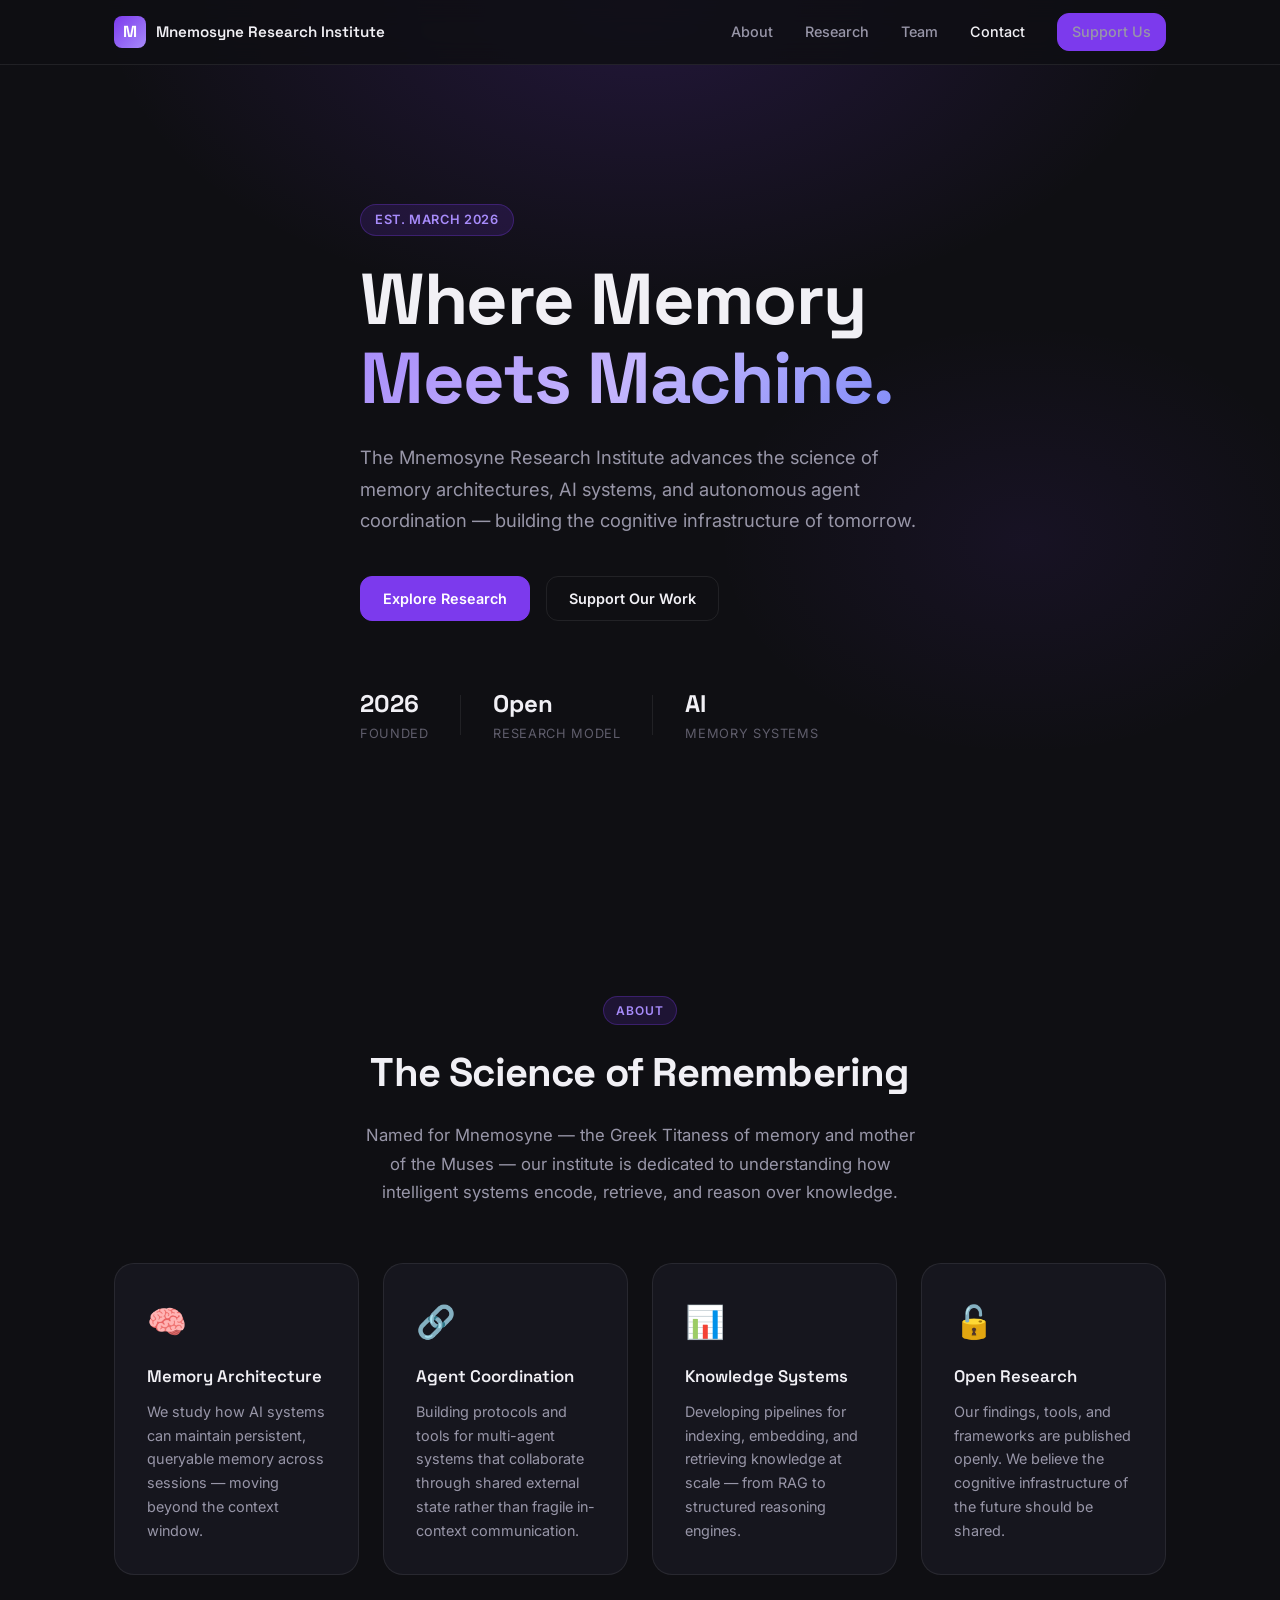
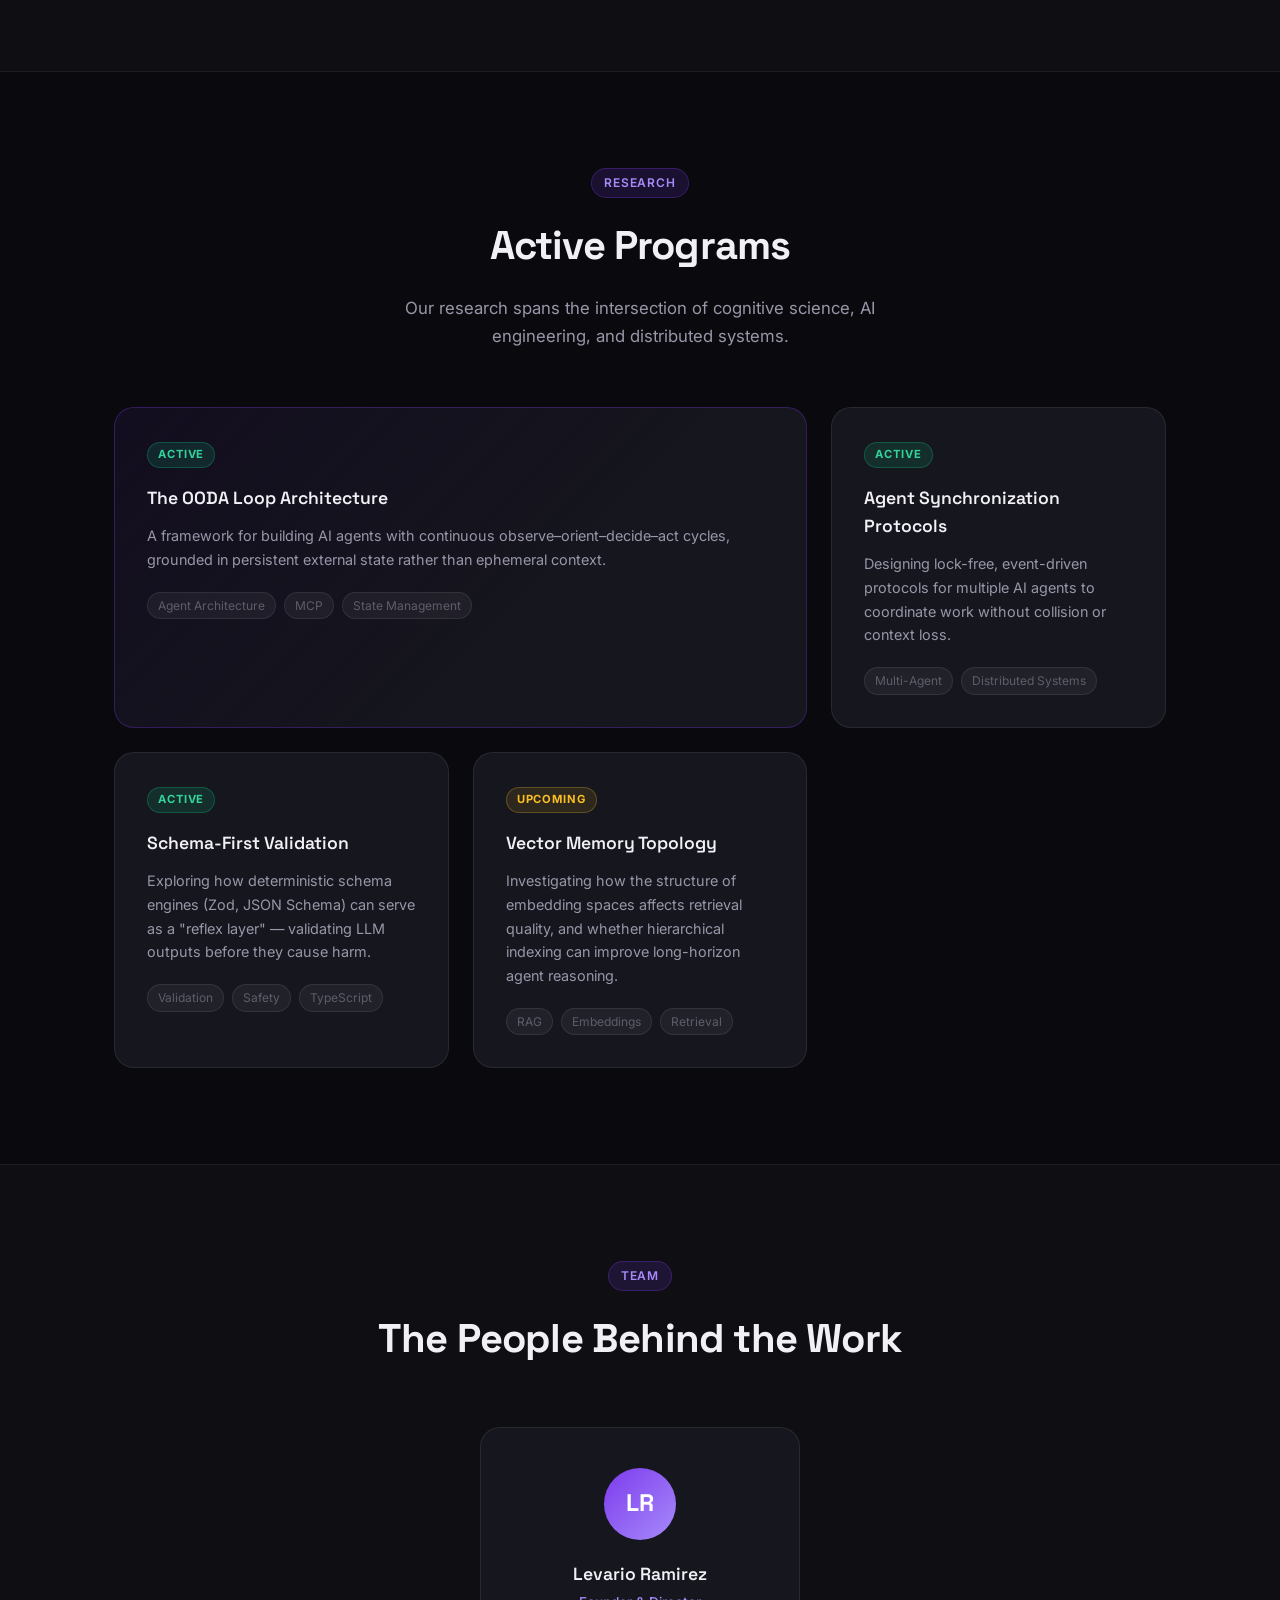
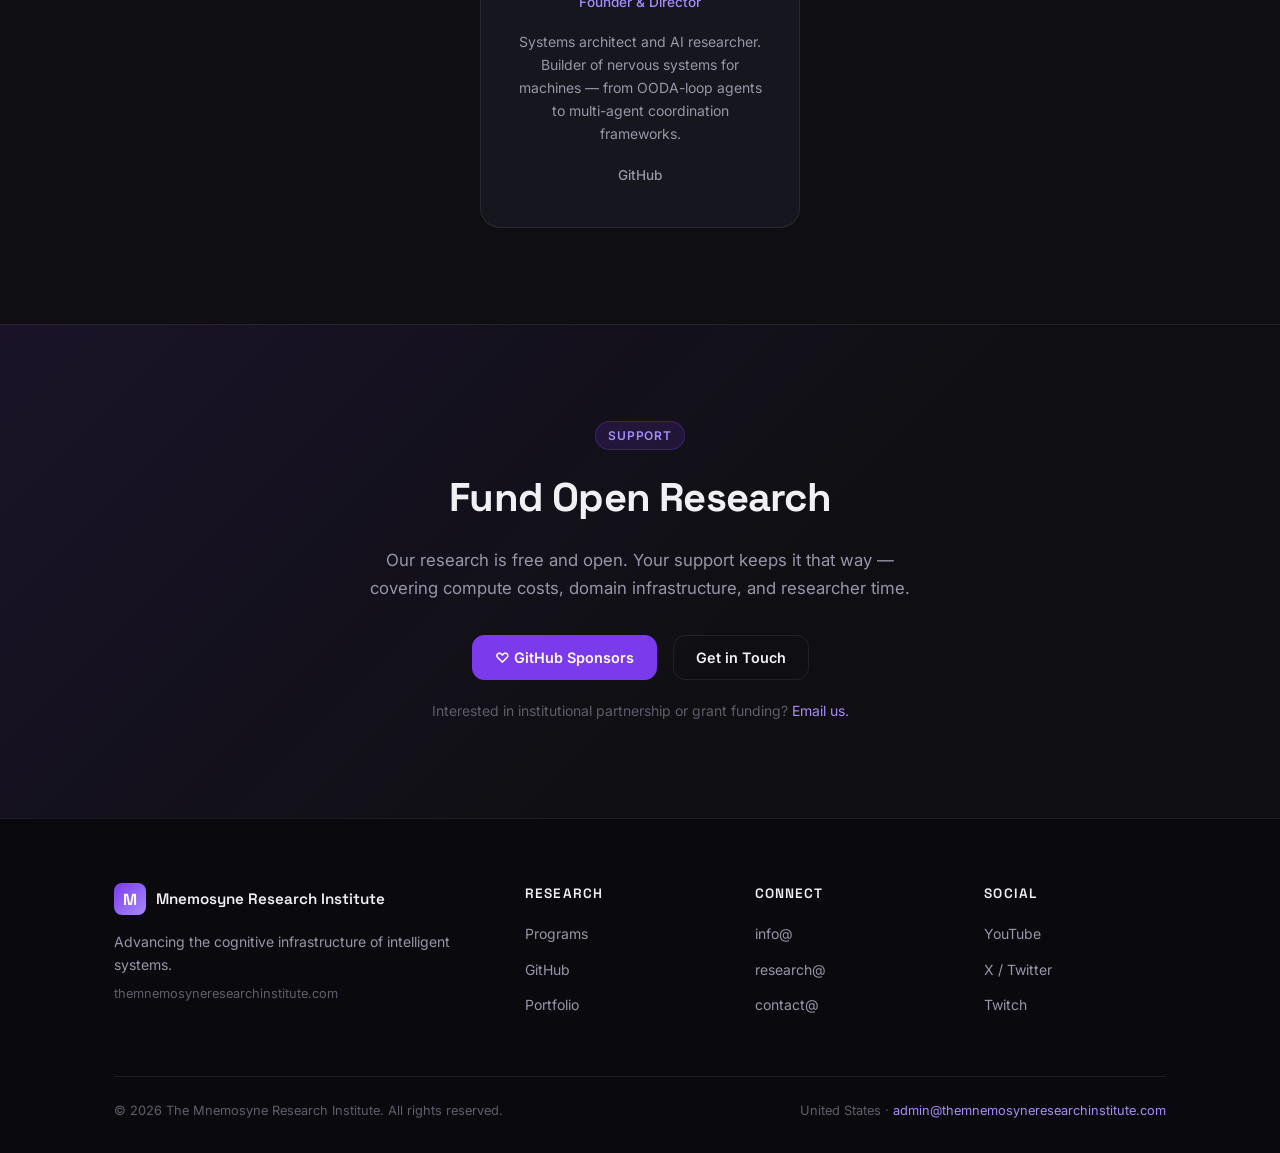
==== index.html @ 657dc8bb "feat(website): serve from branch root for GitHub Pages" ====
<!DOCTYPE html>
<html lang="en">
<head>
  <meta charset="UTF-8" />
  <meta name="viewport" content="width=device-width, initial-scale=1.0" />
  <title>The Mnemosyne Research Institute</title>
  <meta name="description" content="Advancing the science of memory, AI systems, and agent coordination. The Mnemosyne Research Institute is dedicated to open research at the frontier of machine cognition." />
  <link rel="stylesheet" href="style.css" />
  <link rel="preconnect" href="https://fonts.googleapis.com" />
  <link href="https://fonts.googleapis.com/css2?family=Inter:wght@300;400;500;600;700&family=Space+Grotesk:wght@400;500;700&display=swap" rel="stylesheet" />
</head>
<body>

  <!-- NAV -->
  <nav class="nav">
    <div class="nav-inner">
      <a href="#" class="nav-logo">
        <span class="logo-mark">M</span>
        <span class="logo-text">Mnemosyne Research Institute</span>
      </a>
      <ul class="nav-links">
        <li><a href="#about">About</a></li>
        <li><a href="#research">Research</a></li>
        <li><a href="#team">Team</a></li>
        <li><a href="#contact">Contact</a></li>
        <li><a href="#donate" class="btn btn-sm">Support Us</a></li>
      </ul>
      <button class="nav-toggle" aria-label="Toggle menu">&#9776;</button>
    </div>
  </nav>

  <!-- HERO -->
  <section class="hero">
    <div class="hero-bg"></div>
    <div class="container">
      <div class="hero-badge">Est. March 2026</div>
      <h1 class="hero-title">
        Where Memory<br />
        <span class="gradient-text">Meets Machine.</span>
      </h1>
      <p class="hero-subtitle">
        The Mnemosyne Research Institute advances the science of memory architectures,
        AI systems, and autonomous agent coordination — building the cognitive infrastructure
        of tomorrow.
      </p>
      <div class="hero-actions">
        <a href="#research" class="btn btn-primary">Explore Research</a>
        <a href="#donate" class="btn btn-outline">Support Our Work</a>
      </div>
      <div class="hero-stats">
        <div class="stat">
          <span class="stat-value">2026</span>
          <span class="stat-label">Founded</span>
        </div>
        <div class="stat-divider"></div>
        <div class="stat">
          <span class="stat-value">Open</span>
          <span class="stat-label">Research Model</span>
        </div>
        <div class="stat-divider"></div>
        <div class="stat">
          <span class="stat-value">AI</span>
          <span class="stat-label">Memory Systems</span>
        </div>
      </div>
    </div>
  </section>

  <!-- ABOUT -->
  <section class="section" id="about">
    <div class="container">
      <div class="section-header">
        <span class="section-tag">About</span>
        <h2 class="section-title">The Science of Remembering</h2>
        <p class="section-subtitle">
          Named for Mnemosyne — the Greek Titaness of memory and mother of the Muses —
          our institute is dedicated to understanding how intelligent systems encode,
          retrieve, and reason over knowledge.
        </p>
      </div>
      <div class="about-grid">
        <div class="about-card">
          <div class="about-icon">&#129504;</div>
          <h3>Memory Architecture</h3>
          <p>We study how AI systems can maintain persistent, queryable memory across sessions — moving beyond the context window.</p>
        </div>
        <div class="about-card">
          <div class="about-icon">&#128279;</div>
          <h3>Agent Coordination</h3>
          <p>Building protocols and tools for multi-agent systems that collaborate through shared external state rather than fragile in-context communication.</p>
        </div>
        <div class="about-card">
          <div class="about-icon">&#128202;</div>
          <h3>Knowledge Systems</h3>
          <p>Developing pipelines for indexing, embedding, and retrieving knowledge at scale — from RAG to structured reasoning engines.</p>
        </div>
        <div class="about-card">
          <div class="about-icon">&#128275;</div>
          <h3>Open Research</h3>
          <p>Our findings, tools, and frameworks are published openly. We believe the cognitive infrastructure of the future should be shared.</p>
        </div>
      </div>
    </div>
  </section>

  <!-- RESEARCH -->
  <section class="section section-dark" id="research">
    <div class="container">
      <div class="section-header">
        <span class="section-tag">Research</span>
        <h2 class="section-title">Active Programs</h2>
        <p class="section-subtitle">
          Our research spans the intersection of cognitive science, AI engineering, and distributed systems.
        </p>
      </div>
      <div class="research-grid">
        <div class="research-card featured">
          <div class="research-status active">Active</div>
          <h3>The OODA Loop Architecture</h3>
          <p>A framework for building AI agents with continuous observe–orient–decide–act cycles, grounded in persistent external state rather than ephemeral context.</p>
          <div class="research-tags">
            <span>Agent Architecture</span>
            <span>MCP</span>
            <span>State Management</span>
          </div>
        </div>
        <div class="research-card">
          <div class="research-status active">Active</div>
          <h3>Agent Synchronization Protocols</h3>
          <p>Designing lock-free, event-driven protocols for multiple AI agents to coordinate work without collision or context loss.</p>
          <div class="research-tags">
            <span>Multi-Agent</span>
            <span>Distributed Systems</span>
          </div>
        </div>
        <div class="research-card">
          <div class="research-status active">Active</div>
          <h3>Schema-First Validation</h3>
          <p>Exploring how deterministic schema engines (Zod, JSON Schema) can serve as a "reflex layer" — validating LLM outputs before they cause harm.</p>
          <div class="research-tags">
            <span>Validation</span>
            <span>Safety</span>
            <span>TypeScript</span>
          </div>
        </div>
        <div class="research-card">
          <div class="research-status upcoming">Upcoming</div>
          <h3>Vector Memory Topology</h3>
          <p>Investigating how the structure of embedding spaces affects retrieval quality, and whether hierarchical indexing can improve long-horizon agent reasoning.</p>
          <div class="research-tags">
            <span>RAG</span>
            <span>Embeddings</span>
            <span>Retrieval</span>
          </div>
        </div>
      </div>
    </div>
  </section>

  <!-- TEAM -->
  <section class="section" id="team">
    <div class="container">
      <div class="section-header">
        <span class="section-tag">Team</span>
        <h2 class="section-title">The People Behind the Work</h2>
      </div>
      <div class="team-grid">
        <div class="team-card">
          <div class="team-avatar">LR</div>
          <h3>Levario Ramirez</h3>
          <p class="team-role">Founder &amp; Director</p>
          <p class="team-bio">Systems architect and AI researcher. Builder of nervous systems for machines — from OODA-loop agents to multi-agent coordination frameworks.</p>
          <div class="team-links">
            <a href="https://github.com/Mnehmos" target="_blank" rel="noopener">GitHub</a>
          </div>
        </div>
      </div>
    </div>
  </section>

  <!-- DONATE -->
  <section class="section section-cta" id="donate">
    <div class="container">
      <div class="cta-inner">
        <span class="section-tag">Support</span>
        <h2 class="section-title">Fund Open Research</h2>
        <p class="section-subtitle">
          Our research is free and open. Your support keeps it that way — covering
          compute costs, domain infrastructure, and researcher time.
        </p>
        <div class="donate-options">
          <a href="https://github.com/sponsors/Mnehmos" target="_blank" rel="noopener" class="btn btn-primary">
            &#9825; GitHub Sponsors
          </a>
          <a href="mailto:contact@themnemosyneresearchinstitute.com" class="btn btn-outline">
            Get in Touch
          </a>
        </div>
        <p class="donate-note">Interested in institutional partnership or grant funding? <a href="mailto:research@themnemosyneresearchinstitute.com">Email us.</a></p>
      </div>
    </div>
  </section>

  <!-- CONTACT / FOOTER -->
  <footer class="footer" id="contact">
    <div class="container">
      <div class="footer-grid">
        <div class="footer-brand">
          <div class="nav-logo">
            <span class="logo-mark">M</span>
            <span class="logo-text">Mnemosyne Research Institute</span>
          </div>
          <p>Advancing the cognitive infrastructure of intelligent systems.</p>
          <p class="footer-domain">themnemosyneresearchinstitute.com</p>
        </div>
        <div class="footer-links">
          <h4>Research</h4>
          <ul>
            <li><a href="#research">Programs</a></li>
            <li><a href="https://github.com/Mnehmos" target="_blank" rel="noopener">GitHub</a></li>
            <li><a href="https://mnehmos.github.io/Mnehmos/" target="_blank" rel="noopener">Portfolio</a></li>
          </ul>
        </div>
        <div class="footer-links">
          <h4>Connect</h4>
          <ul>
            <li><a href="mailto:info@themnemosyneresearchinstitute.com">info@</a></li>
            <li><a href="mailto:research@themnemosyneresearchinstitute.com">research@</a></li>
            <li><a href="mailto:contact@themnemosyneresearchinstitute.com">contact@</a></li>
          </ul>
        </div>
        <div class="footer-links">
          <h4>Social</h4>
          <ul>
            <li><a href="https://youtube.com/@MnemosyneResearch" target="_blank" rel="noopener">YouTube</a></li>
            <li><a href="https://x.com/MnemosyneRI" target="_blank" rel="noopener">X / Twitter</a></li>
            <li><a href="https://twitch.tv/MnemosyneRI" target="_blank" rel="noopener">Twitch</a></li>
          </ul>
        </div>
      </div>
      <div class="footer-bottom">
        <p>&copy; 2026 The Mnemosyne Research Institute. All rights reserved.</p>
        <p>United States &middot; <a href="mailto:admin@themnemosyneresearchinstitute.com">admin@themnemosyneresearchinstitute.com</a></p>
      </div>
    </div>
  </footer>

  <script src="main.js"></script>
</body>
</html>
---- style.css ----
/* ============================================================
   The Mnemosyne Research Institute — Stylesheet
   Dark theme, purple accent, Inter + Space Grotesk
   ============================================================ */

:root {
  --primary: #7c3aed;
  --primary-hover: #6d28d9;
  --primary-light: #a78bfa;
  --primary-glow: rgba(124, 58, 237, 0.3);

  --bg-base: #0f0f13;
  --bg-card: #16161e;
  --bg-card-hover: #1e1e2a;
  --bg-dark: #0a0a0e;

  --text-primary: #f1f0f5;
  --text-secondary: #9896a8;
  --text-muted: #5f5d6b;

  --border: rgba(255, 255, 255, 0.08);
  --border-hover: rgba(124, 58, 237, 0.4);

  --font-sans: 'Inter', system-ui, -apple-system, sans-serif;
  --font-display: 'Space Grotesk', system-ui, sans-serif;

  --radius-sm: 0.375rem;
  --radius: 0.75rem;
  --radius-lg: 1.25rem;

  --shadow-glow: 0 0 40px rgba(124, 58, 237, 0.15);
  --transition: 200ms ease;
}

/* RESET */
*, *::before, *::after { box-sizing: border-box; margin: 0; padding: 0; }
html { scroll-behavior: smooth; }
body {
  background: var(--bg-base);
  color: var(--text-primary);
  font-family: var(--font-sans);
  font-size: 1rem;
  line-height: 1.6;
  -webkit-font-smoothing: antialiased;
}
a { color: var(--primary-light); text-decoration: none; transition: color var(--transition); }
a:hover { color: #fff; }
img { max-width: 100%; display: block; }

/* CONTAINER */
.container {
  max-width: 1100px;
  margin: 0 auto;
  padding: 0 1.5rem;
}

/* ============================================================
   NAV
   ============================================================ */
.nav {
  position: fixed;
  top: 0; left: 0; right: 0;
  z-index: 100;
  background: rgba(15, 15, 19, 0.85);
  backdrop-filter: blur(12px);
  border-bottom: 1px solid var(--border);
}
.nav-inner {
  max-width: 1100px;
  margin: 0 auto;
  padding: 0 1.5rem;
  height: 64px;
  display: flex;
  align-items: center;
  justify-content: space-between;
}
.nav-logo {
  display: flex;
  align-items: center;
  gap: 0.625rem;
  color: var(--text-primary);
  font-family: var(--font-display);
  font-weight: 600;
  font-size: 0.95rem;
}
.logo-mark {
  width: 32px;
  height: 32px;
  background: linear-gradient(135deg, var(--primary), var(--primary-light));
  border-radius: 8px;
  display: flex;
  align-items: center;
  justify-content: center;
  font-weight: 700;
  font-size: 1rem;
  color: white;
  flex-shrink: 0;
}
.nav-links {
  display: flex;
  align-items: center;
  gap: 2rem;
  list-style: none;
}
.nav-links a {
  color: var(--text-secondary);
  font-size: 0.9rem;
  font-weight: 500;
}
.nav-links a:hover { color: var(--text-primary); }
.nav-toggle {
  display: none;
  background: none;
  border: none;
  color: var(--text-primary);
  font-size: 1.5rem;
  cursor: pointer;
}

/* ============================================================
   BUTTONS
   ============================================================ */
.btn {
  display: inline-flex;
  align-items: center;
  gap: 0.5rem;
  padding: 0.625rem 1.375rem;
  border-radius: var(--radius);
  font-size: 0.9rem;
  font-weight: 600;
  font-family: var(--font-sans);
  cursor: pointer;
  transition: all var(--transition);
  border: 1.5px solid transparent;
  text-decoration: none;
}
.btn-primary {
  background: var(--primary);
  color: white;
  border-color: var(--primary);
}
.btn-primary:hover {
  background: var(--primary-hover);
  border-color: var(--primary-hover);
  color: white;
  box-shadow: 0 0 20px var(--primary-glow);
  transform: translateY(-1px);
}
.btn-outline {
  background: transparent;
  color: var(--text-primary);
  border-color: var(--border);
}
.btn-outline:hover {
  border-color: var(--primary);
  color: var(--primary-light);
  background: rgba(124, 58, 237, 0.08);
}
.btn-sm {
  padding: 0.375rem 0.875rem;
  font-size: 0.825rem;
  background: var(--primary);
  color: white;
  border-color: var(--primary);
}
.btn-sm:hover {
  background: var(--primary-hover);
  color: white;
}

/* ============================================================
   HERO
   ============================================================ */
.hero {
  position: relative;
  min-height: 100vh;
  display: flex;
  align-items: center;
  padding: 8rem 0 5rem;
  overflow: hidden;
}
.hero-bg {
  position: absolute;
  inset: 0;
  background:
    radial-gradient(ellipse 60% 50% at 50% 0%, rgba(124, 58, 237, 0.18) 0%, transparent 70%),
    radial-gradient(ellipse 40% 40% at 80% 60%, rgba(124, 58, 237, 0.08) 0%, transparent 60%);
  pointer-events: none;
}
.hero .container { position: relative; z-index: 1; }
.hero-badge {
  display: inline-block;
  background: rgba(124, 58, 237, 0.15);
  border: 1px solid rgba(124, 58, 237, 0.3);
  color: var(--primary-light);
  font-size: 0.8rem;
  font-weight: 600;
  padding: 0.3rem 0.875rem;
  border-radius: 100px;
  margin-bottom: 1.5rem;
  letter-spacing: 0.05em;
  text-transform: uppercase;
}
.hero-title {
  font-family: var(--font-display);
  font-size: clamp(2.5rem, 6vw, 4.5rem);
  font-weight: 700;
  line-height: 1.1;
  letter-spacing: -0.02em;
  margin-bottom: 1.5rem;
  max-width: 700px;
}
.gradient-text {
  background: linear-gradient(135deg, var(--primary-light), #c4b5fd, #818cf8);
  -webkit-background-clip: text;
  -webkit-text-fill-color: transparent;
  background-clip: text;
}
.hero-subtitle {
  font-size: 1.15rem;
  color: var(--text-secondary);
  max-width: 560px;
  margin-bottom: 2.5rem;
  line-height: 1.7;
}
.hero-actions {
  display: flex;
  gap: 1rem;
  flex-wrap: wrap;
  margin-bottom: 4rem;
}
.hero-stats {
  display: flex;
  align-items: center;
  gap: 2rem;
}
.stat { display: flex; flex-direction: column; }
.stat-value {
  font-family: var(--font-display);
  font-size: 1.5rem;
  font-weight: 700;
  color: var(--text-primary);
}
.stat-label {
  font-size: 0.8rem;
  color: var(--text-muted);
  text-transform: uppercase;
  letter-spacing: 0.05em;
}
.stat-divider {
  width: 1px;
  height: 40px;
  background: var(--border);
}

/* ============================================================
   SECTIONS
   ============================================================ */
.section { padding: 6rem 0; }
.section-dark {
  background: var(--bg-dark);
  border-top: 1px solid var(--border);
  border-bottom: 1px solid var(--border);
}
.section-cta {
  background: linear-gradient(135deg, rgba(124, 58, 237, 0.1) 0%, transparent 60%);
  border-top: 1px solid var(--border);
}
.section-header {
  text-align: center;
  margin-bottom: 3.5rem;
}
.section-tag {
  display: inline-block;
  background: rgba(124, 58, 237, 0.15);
  border: 1px solid rgba(124, 58, 237, 0.3);
  color: var(--primary-light);
  font-size: 0.75rem;
  font-weight: 600;
  padding: 0.25rem 0.75rem;
  border-radius: 100px;
  margin-bottom: 1rem;
  letter-spacing: 0.08em;
  text-transform: uppercase;
}
.section-title {
  font-family: var(--font-display);
  font-size: clamp(1.75rem, 4vw, 2.5rem);
  font-weight: 700;
  letter-spacing: -0.02em;
  margin-bottom: 1rem;
  color: var(--text-primary);
}
.section-subtitle {
  font-size: 1.05rem;
  color: var(--text-secondary);
  max-width: 560px;
  margin: 0 auto;
  line-height: 1.7;
}

/* ============================================================
   ABOUT CARDS
   ============================================================ */
.about-grid {
  display: grid;
  grid-template-columns: repeat(auto-fit, minmax(240px, 1fr));
  gap: 1.5rem;
}
.about-card {
  background: var(--bg-card);
  border: 1px solid var(--border);
  border-radius: var(--radius-lg);
  padding: 2rem;
  transition: all var(--transition);
}
.about-card:hover {
  border-color: var(--border-hover);
  background: var(--bg-card-hover);
  transform: translateY(-2px);
  box-shadow: var(--shadow-glow);
}
.about-icon {
  font-size: 2rem;
  margin-bottom: 1rem;
}
.about-card h3 {
  font-family: var(--font-display);
  font-size: 1.05rem;
  font-weight: 600;
  margin-bottom: 0.625rem;
}
.about-card p {
  font-size: 0.9rem;
  color: var(--text-secondary);
  line-height: 1.65;
}

/* ============================================================
   RESEARCH CARDS
   ============================================================ */
.research-grid {
  display: grid;
  grid-template-columns: repeat(auto-fit, minmax(280px, 1fr));
  gap: 1.5rem;
}
.research-card {
  background: var(--bg-card);
  border: 1px solid var(--border);
  border-radius: var(--radius-lg);
  padding: 2rem;
  position: relative;
  transition: all var(--transition);
}
.research-card:hover {
  border-color: var(--border-hover);
  transform: translateY(-2px);
}
.research-card.featured {
  border-color: rgba(124, 58, 237, 0.3);
  background: linear-gradient(135deg, rgba(124, 58, 237, 0.08) 0%, var(--bg-card) 60%);
  grid-column: span 2;
}
.research-status {
  display: inline-block;
  font-size: 0.7rem;
  font-weight: 700;
  padding: 0.2rem 0.625rem;
  border-radius: 100px;
  margin-bottom: 1rem;
  text-transform: uppercase;
  letter-spacing: 0.08em;
}
.research-status.active {
  background: rgba(16, 185, 129, 0.15);
  color: #34d399;
  border: 1px solid rgba(16, 185, 129, 0.3);
}
.research-status.upcoming {
  background: rgba(251, 191, 36, 0.1);
  color: #fbbf24;
  border: 1px solid rgba(251, 191, 36, 0.25);
}
.research-card h3 {
  font-family: var(--font-display);
  font-size: 1.1rem;
  font-weight: 600;
  margin-bottom: 0.75rem;
}
.research-card p {
  font-size: 0.9rem;
  color: var(--text-secondary);
  line-height: 1.65;
  margin-bottom: 1.25rem;
}
.research-tags {
  display: flex;
  flex-wrap: wrap;
  gap: 0.5rem;
}
.research-tags span {
  background: rgba(255,255,255,0.05);
  border: 1px solid var(--border);
  color: var(--text-muted);
  font-size: 0.75rem;
  padding: 0.2rem 0.625rem;
  border-radius: 100px;
}

/* ============================================================
   TEAM
   ============================================================ */
.team-grid {
  display: flex;
  justify-content: center;
  gap: 2rem;
  flex-wrap: wrap;
}
.team-card {
  background: var(--bg-card);
  border: 1px solid var(--border);
  border-radius: var(--radius-lg);
  padding: 2.5rem 2rem;
  text-align: center;
  max-width: 320px;
  width: 100%;
  transition: all var(--transition);
}
.team-card:hover {
  border-color: var(--border-hover);
  transform: translateY(-2px);
  box-shadow: var(--shadow-glow);
}
.team-avatar {
  width: 72px;
  height: 72px;
  background: linear-gradient(135deg, var(--primary), var(--primary-light));
  border-radius: 50%;
  display: flex;
  align-items: center;
  justify-content: center;
  font-family: var(--font-display);
  font-size: 1.5rem;
  font-weight: 700;
  color: white;
  margin: 0 auto 1.25rem;
}
.team-card h3 {
  font-family: var(--font-display);
  font-size: 1.1rem;
  font-weight: 600;
  margin-bottom: 0.25rem;
}
.team-role {
  color: var(--primary-light);
  font-size: 0.85rem;
  font-weight: 500;
  margin-bottom: 1rem;
}
.team-bio {
  font-size: 0.875rem;
  color: var(--text-secondary);
  line-height: 1.65;
  margin-bottom: 1.25rem;
}
.team-links {
  display: flex;
  justify-content: center;
  gap: 1rem;
}
.team-links a {
  font-size: 0.85rem;
  font-weight: 500;
  color: var(--text-secondary);
}
.team-links a:hover { color: var(--primary-light); }

/* ============================================================
   DONATE / CTA
   ============================================================ */
.cta-inner { text-align: center; }
.donate-options {
  display: flex;
  gap: 1rem;
  justify-content: center;
  flex-wrap: wrap;
  margin: 2rem 0 1.25rem;
}
.donate-note {
  font-size: 0.875rem;
  color: var(--text-muted);
}
.donate-note a { color: var(--primary-light); }

/* ============================================================
   FOOTER
   ============================================================ */
.footer {
  background: var(--bg-dark);
  border-top: 1px solid var(--border);
  padding: 4rem 0 2rem;
}
.footer-grid {
  display: grid;
  grid-template-columns: 2fr 1fr 1fr 1fr;
  gap: 3rem;
  margin-bottom: 3rem;
}
.footer-brand p {
  font-size: 0.875rem;
  color: var(--text-secondary);
  margin-top: 1rem;
  line-height: 1.6;
}
.footer-domain {
  font-size: 0.8rem !important;
  color: var(--text-muted) !important;
  margin-top: 0.5rem !important;
}
.footer-links h4 {
  font-family: var(--font-display);
  font-size: 0.85rem;
  font-weight: 600;
  color: var(--text-primary);
  margin-bottom: 1rem;
  text-transform: uppercase;
  letter-spacing: 0.08em;
}
.footer-links ul { list-style: none; }
.footer-links li { margin-bottom: 0.625rem; }
.footer-links a {
  font-size: 0.875rem;
  color: var(--text-secondary);
}
.footer-links a:hover { color: var(--primary-light); }
.footer-bottom {
  border-top: 1px solid var(--border);
  padding-top: 1.5rem;
  display: flex;
  justify-content: space-between;
  flex-wrap: wrap;
  gap: 0.5rem;
}
.footer-bottom p {
  font-size: 0.8rem;
  color: var(--text-muted);
}

/* ============================================================
   RESPONSIVE
   ============================================================ */
@media (max-width: 768px) {
  .nav-links { display: none; }
  .nav-toggle { display: block; }
  .nav-links.open {
    display: flex;
    flex-direction: column;
    position: fixed;
    top: 64px; left: 0; right: 0;
    background: var(--bg-dark);
    padding: 1.5rem;
    border-bottom: 1px solid var(--border);
    gap: 1.25rem;
    align-items: flex-start;
  }
  .research-card.featured { grid-column: span 1; }
  .footer-grid { grid-template-columns: 1fr 1fr; gap: 2rem; }
  .footer-brand { grid-column: span 2; }
  .footer-bottom { flex-direction: column; }
  .hero-stats { gap: 1.25rem; }
}
@media (max-width: 480px) {
  .footer-grid { grid-template-columns: 1fr; }
  .footer-brand { grid-column: span 1; }
  .hero-actions { flex-direction: column; }
}
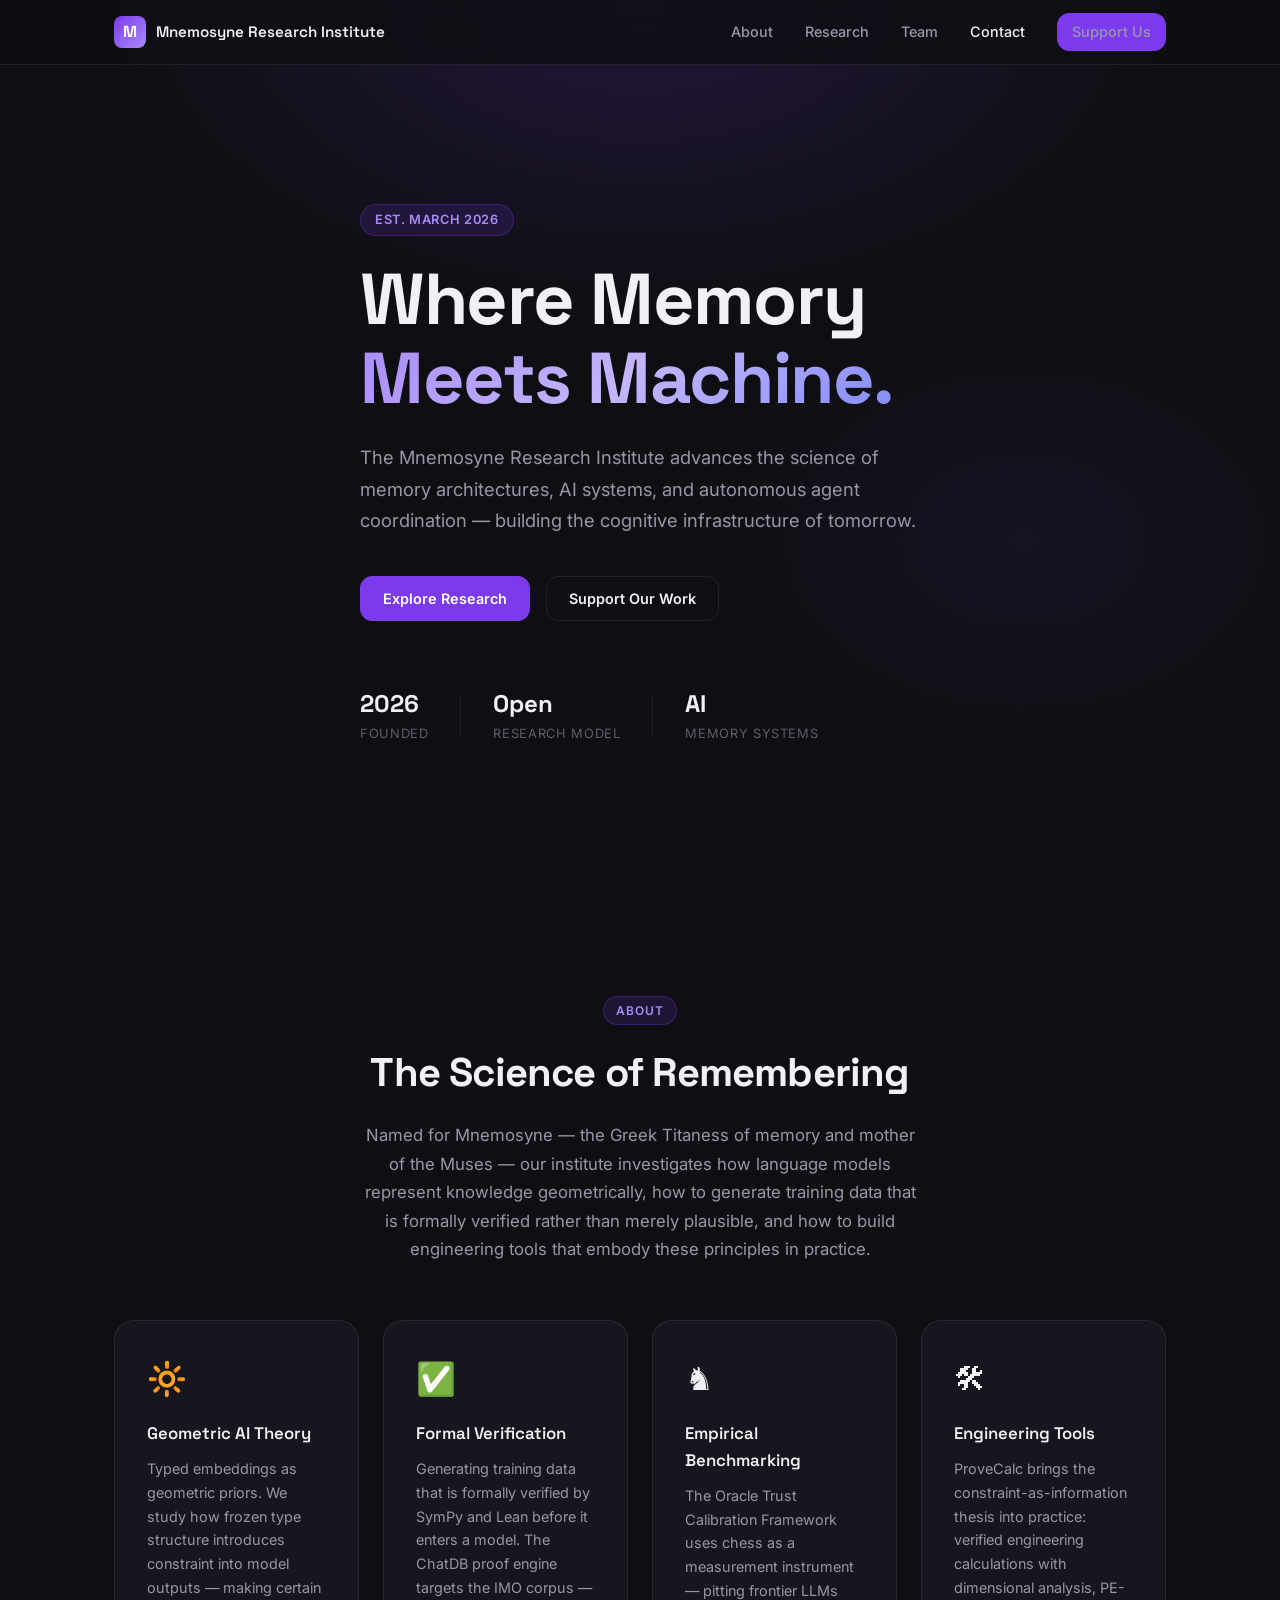
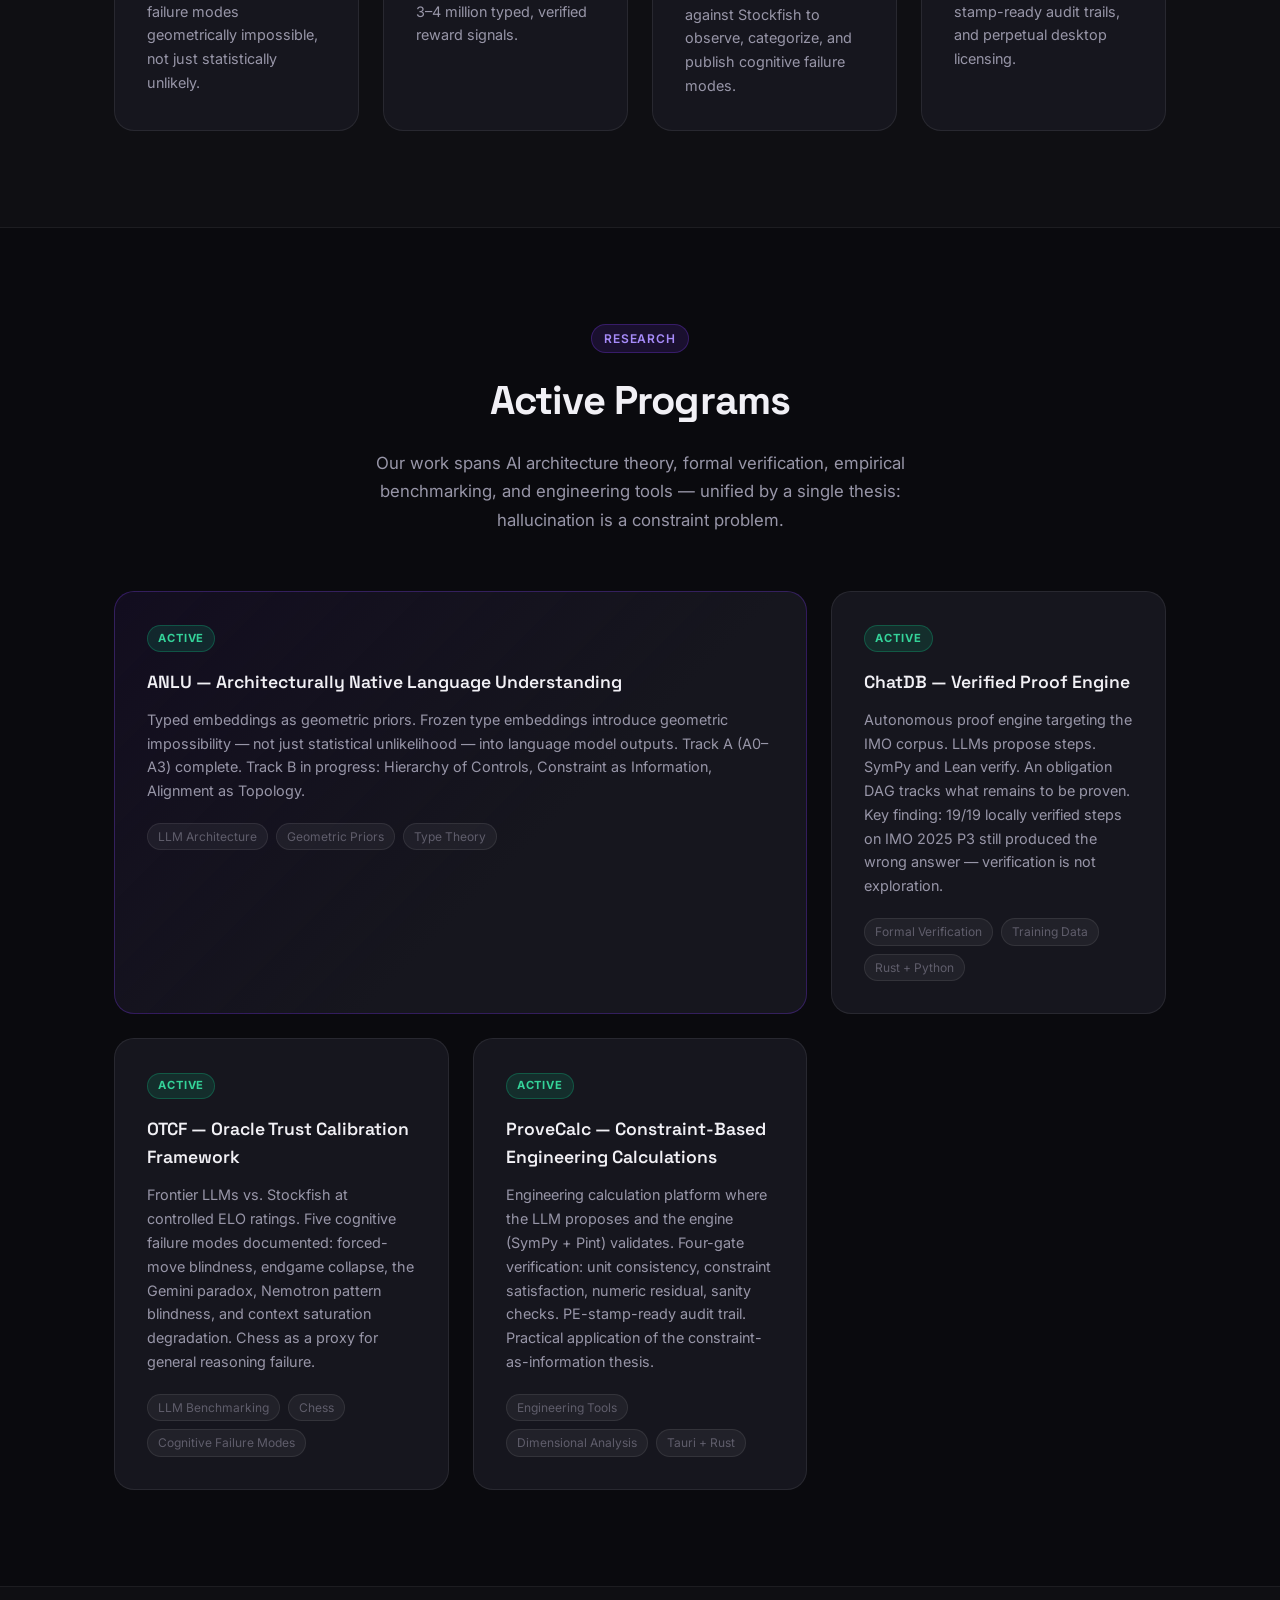
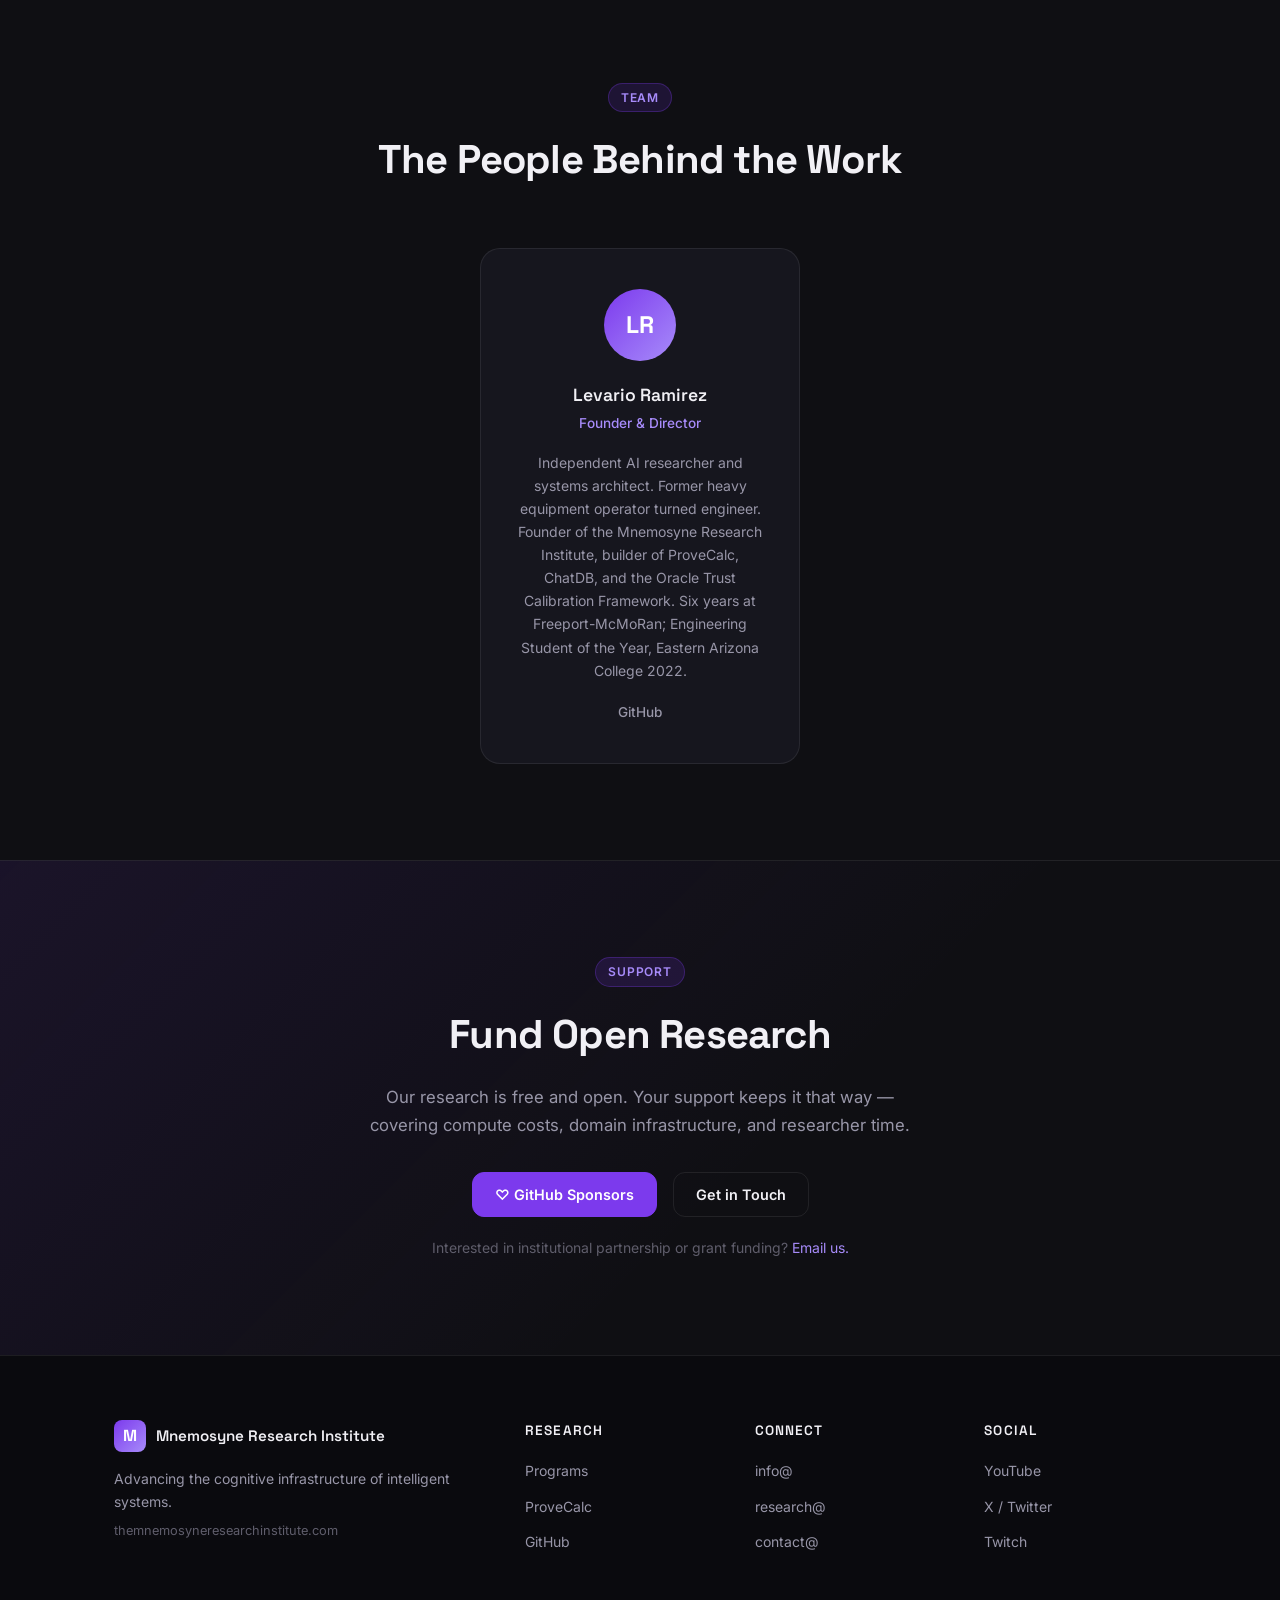
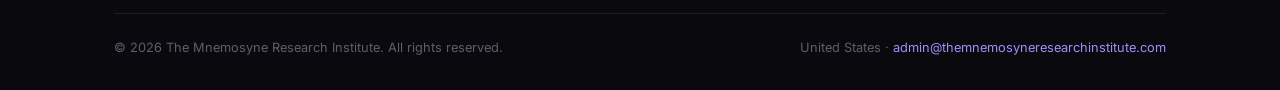
==== commit 6dd8fe52: "content: update website with actual research programs" ====
--- a/index.html
+++ b/index.html
@@ -74,30 +74,31 @@
         <h2 class="section-title">The Science of Remembering</h2>
         <p class="section-subtitle">
           Named for Mnemosyne — the Greek Titaness of memory and mother of the Muses —
-          our institute is dedicated to understanding how intelligent systems encode,
-          retrieve, and reason over knowledge.
+          our institute investigates how language models represent knowledge geometrically,
+          how to generate training data that is formally verified rather than merely plausible,
+          and how to build engineering tools that embody these principles in practice.
         </p>
       </div>
       <div class="about-grid">
         <div class="about-card">
-          <div class="about-icon">&#129504;</div>
-          <h3>Memory Architecture</h3>
-          <p>We study how AI systems can maintain persistent, queryable memory across sessions — moving beyond the context window.</p>
-        </div>
-        <div class="about-card">
-          <div class="about-icon">&#128279;</div>
-          <h3>Agent Coordination</h3>
-          <p>Building protocols and tools for multi-agent systems that collaborate through shared external state rather than fragile in-context communication.</p>
-        </div>
-        <div class="about-card">
-          <div class="about-icon">&#128202;</div>
-          <h3>Knowledge Systems</h3>
-          <p>Developing pipelines for indexing, embedding, and retrieving knowledge at scale — from RAG to structured reasoning engines.</p>
-        </div>
-        <div class="about-card">
-          <div class="about-icon">&#128275;</div>
-          <h3>Open Research</h3>
-          <p>Our findings, tools, and frameworks are published openly. We believe the cognitive infrastructure of the future should be shared.</p>
+          <div class="about-icon">&#128262;</div>
+          <h3>Geometric AI Theory</h3>
+          <p>Typed embeddings as geometric priors. We study how frozen type structure introduces constraint into model outputs — making certain failure modes geometrically impossible, not just statistically unlikely.</p>
+        </div>
+        <div class="about-card">
+          <div class="about-icon">&#9989;</div>
+          <h3>Formal Verification</h3>
+          <p>Generating training data that is formally verified by SymPy and Lean before it enters a model. The ChatDB proof engine targets the IMO corpus — 3–4 million typed, verified reward signals.</p>
+        </div>
+        <div class="about-card">
+          <div class="about-icon">&#9822;</div>
+          <h3>Empirical Benchmarking</h3>
+          <p>The Oracle Trust Calibration Framework uses chess as a measurement instrument — pitting frontier LLMs against Stockfish to observe, categorize, and publish cognitive failure modes.</p>
+        </div>
+        <div class="about-card">
+          <div class="about-icon">&#128736;</div>
+          <h3>Engineering Tools</h3>
+          <p>ProveCalc brings the constraint-as-information thesis into practice: verified engineering calculations with dimensional analysis, PE-stamp-ready audit trails, and perpetual desktop licensing.</p>
         </div>
       </div>
     </div>
@@ -110,47 +111,49 @@
         <span class="section-tag">Research</span>
         <h2 class="section-title">Active Programs</h2>
         <p class="section-subtitle">
-          Our research spans the intersection of cognitive science, AI engineering, and distributed systems.
+          Our work spans AI architecture theory, formal verification, empirical benchmarking, and engineering tools —
+          unified by a single thesis: hallucination is a constraint problem.
         </p>
       </div>
       <div class="research-grid">
         <div class="research-card featured">
           <div class="research-status active">Active</div>
-          <h3>The OODA Loop Architecture</h3>
-          <p>A framework for building AI agents with continuous observe–orient–decide–act cycles, grounded in persistent external state rather than ephemeral context.</p>
-          <div class="research-tags">
-            <span>Agent Architecture</span>
-            <span>MCP</span>
-            <span>State Management</span>
+          <h3>ANLU — Architecturally Native Language Understanding</h3>
+          <p>Typed embeddings as geometric priors. Frozen type embeddings introduce geometric impossibility — not just statistical unlikelihood — into language model outputs. Track A (A0–A3) complete. Track B in progress: Hierarchy of Controls, Constraint as Information, Alignment as Topology.</p>
+          <div class="research-tags">
+            <span>LLM Architecture</span>
+            <span>Geometric Priors</span>
+            <span>Type Theory</span>
           </div>
         </div>
         <div class="research-card">
           <div class="research-status active">Active</div>
-          <h3>Agent Synchronization Protocols</h3>
-          <p>Designing lock-free, event-driven protocols for multiple AI agents to coordinate work without collision or context loss.</p>
-          <div class="research-tags">
-            <span>Multi-Agent</span>
-            <span>Distributed Systems</span>
+          <h3>ChatDB — Verified Proof Engine</h3>
+          <p>Autonomous proof engine targeting the IMO corpus. LLMs propose steps. SymPy and Lean verify. An obligation DAG tracks what remains to be proven. Key finding: 19/19 locally verified steps on IMO 2025 P3 still produced the wrong answer — verification is not exploration.</p>
+          <div class="research-tags">
+            <span>Formal Verification</span>
+            <span>Training Data</span>
+            <span>Rust + Python</span>
           </div>
         </div>
         <div class="research-card">
           <div class="research-status active">Active</div>
-          <h3>Schema-First Validation</h3>
-          <p>Exploring how deterministic schema engines (Zod, JSON Schema) can serve as a "reflex layer" — validating LLM outputs before they cause harm.</p>
-          <div class="research-tags">
-            <span>Validation</span>
-            <span>Safety</span>
-            <span>TypeScript</span>
+          <h3>OTCF — Oracle Trust Calibration Framework</h3>
+          <p>Frontier LLMs vs. Stockfish at controlled ELO ratings. Five cognitive failure modes documented: forced-move blindness, endgame collapse, the Gemini paradox, Nemotron pattern blindness, and context saturation degradation. Chess as a proxy for general reasoning failure.</p>
+          <div class="research-tags">
+            <span>LLM Benchmarking</span>
+            <span>Chess</span>
+            <span>Cognitive Failure Modes</span>
           </div>
         </div>
         <div class="research-card">
-          <div class="research-status upcoming">Upcoming</div>
-          <h3>Vector Memory Topology</h3>
-          <p>Investigating how the structure of embedding spaces affects retrieval quality, and whether hierarchical indexing can improve long-horizon agent reasoning.</p>
-          <div class="research-tags">
-            <span>RAG</span>
-            <span>Embeddings</span>
-            <span>Retrieval</span>
+          <div class="research-status active">Active</div>
+          <h3>ProveCalc — Constraint-Based Engineering Calculations</h3>
+          <p>Engineering calculation platform where the LLM proposes and the engine (SymPy + Pint) validates. Four-gate verification: unit consistency, constraint satisfaction, numeric residual, sanity checks. PE-stamp-ready audit trail. Practical application of the constraint-as-information thesis.</p>
+          <div class="research-tags">
+            <span>Engineering Tools</span>
+            <span>Dimensional Analysis</span>
+            <span>Tauri + Rust</span>
           </div>
         </div>
       </div>
@@ -169,7 +172,7 @@
           <div class="team-avatar">LR</div>
           <h3>Levario Ramirez</h3>
           <p class="team-role">Founder &amp; Director</p>
-          <p class="team-bio">Systems architect and AI researcher. Builder of nervous systems for machines — from OODA-loop agents to multi-agent coordination frameworks.</p>
+          <p class="team-bio">Independent AI researcher and systems architect. Former heavy equipment operator turned engineer. Founder of the Mnemosyne Research Institute, builder of ProveCalc, ChatDB, and the Oracle Trust Calibration Framework. Six years at Freeport-McMoRan; Engineering Student of the Year, Eastern Arizona College 2022.</p>
           <div class="team-links">
             <a href="https://github.com/Mnehmos" target="_blank" rel="noopener">GitHub</a>
           </div>
@@ -217,8 +220,8 @@
           <h4>Research</h4>
           <ul>
             <li><a href="#research">Programs</a></li>
+            <li><a href="https://provecalc.com" target="_blank" rel="noopener">ProveCalc</a></li>
             <li><a href="https://github.com/Mnehmos" target="_blank" rel="noopener">GitHub</a></li>
-            <li><a href="https://mnehmos.github.io/Mnehmos/" target="_blank" rel="noopener">Portfolio</a></li>
           </ul>
         </div>
         <div class="footer-links">
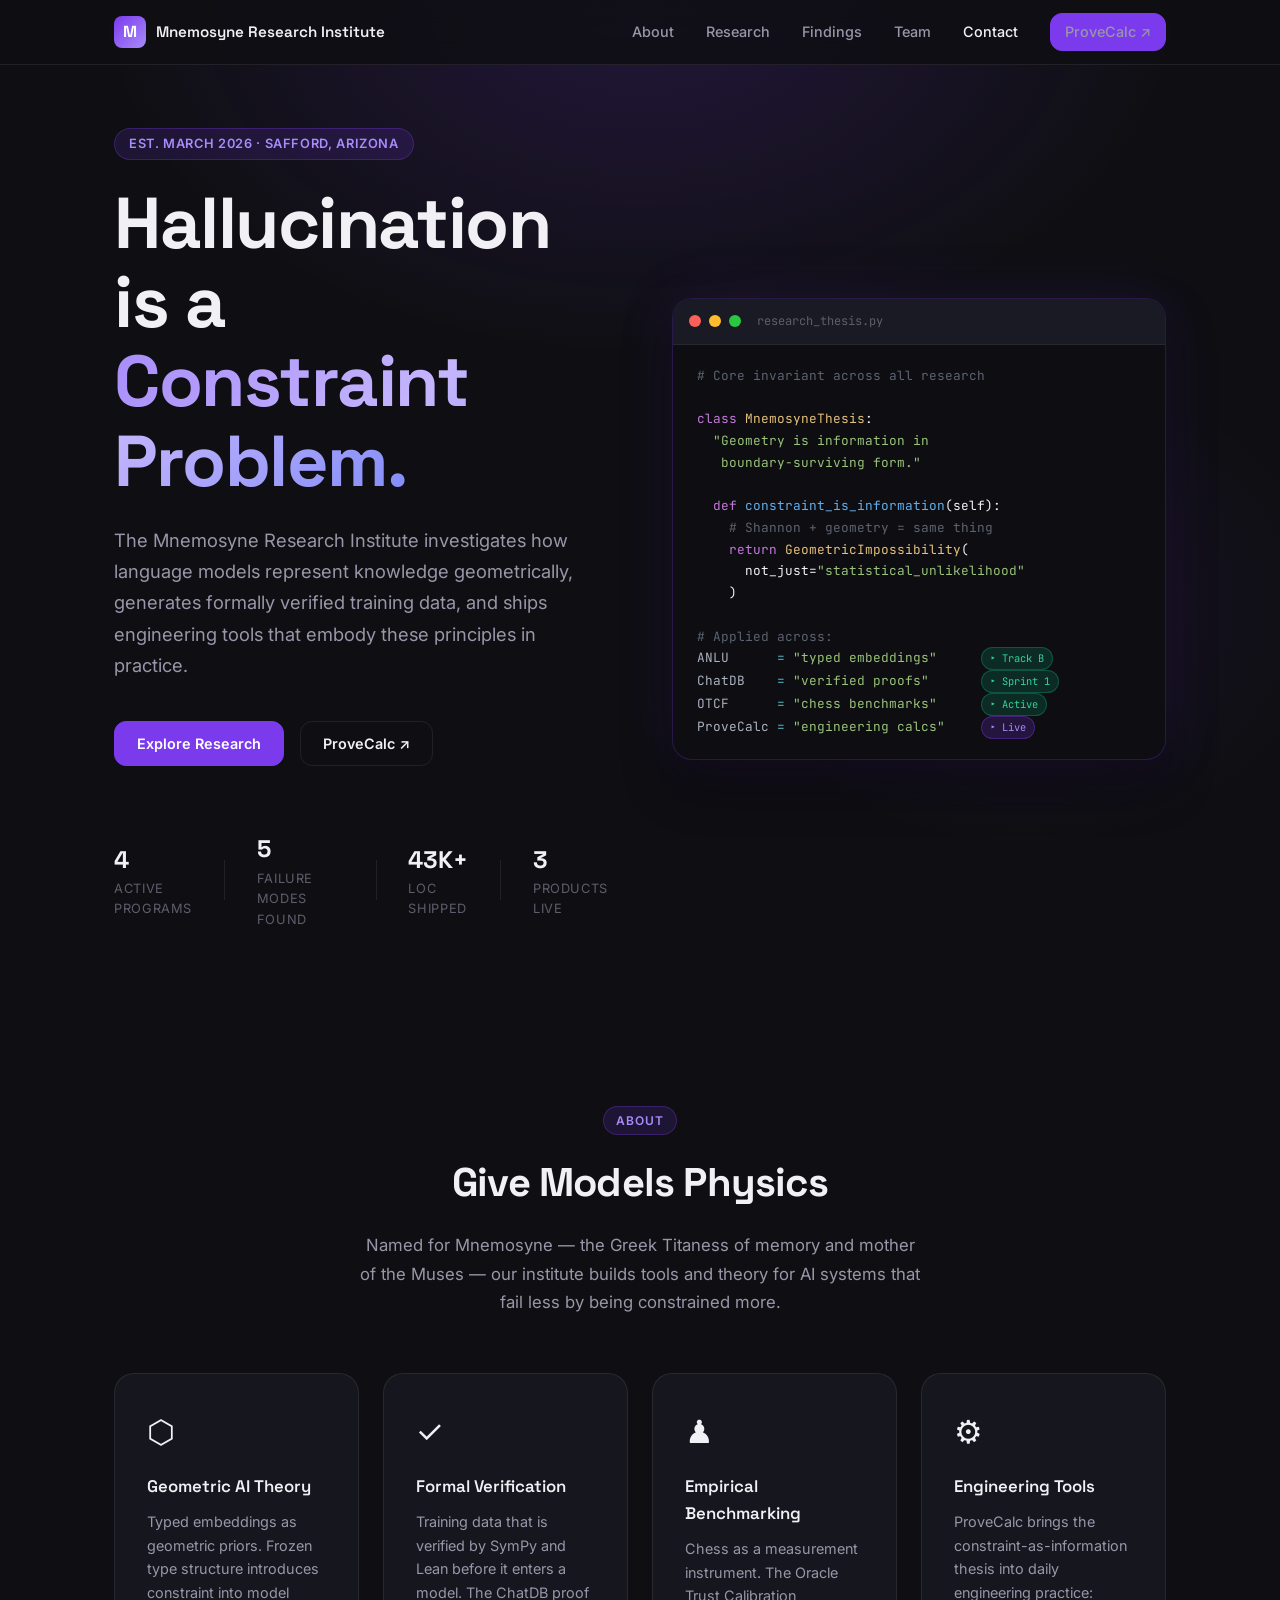
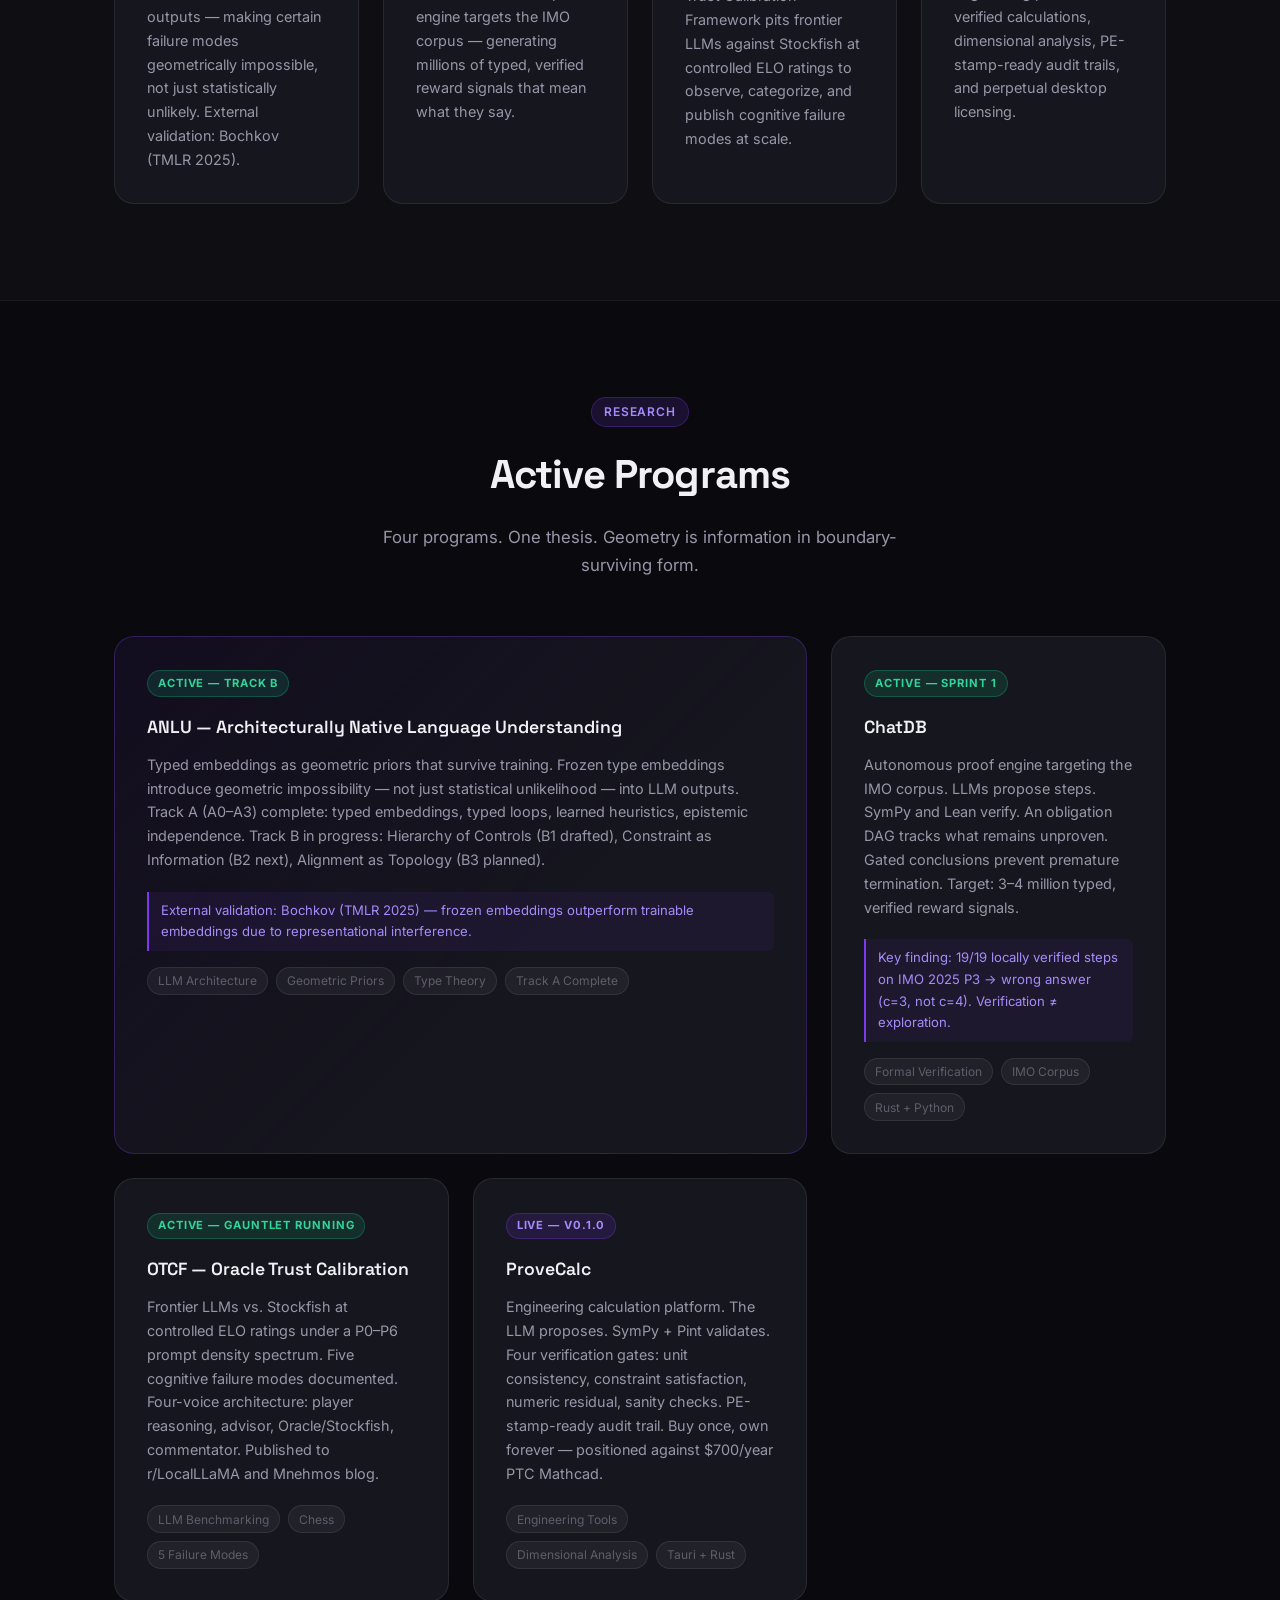
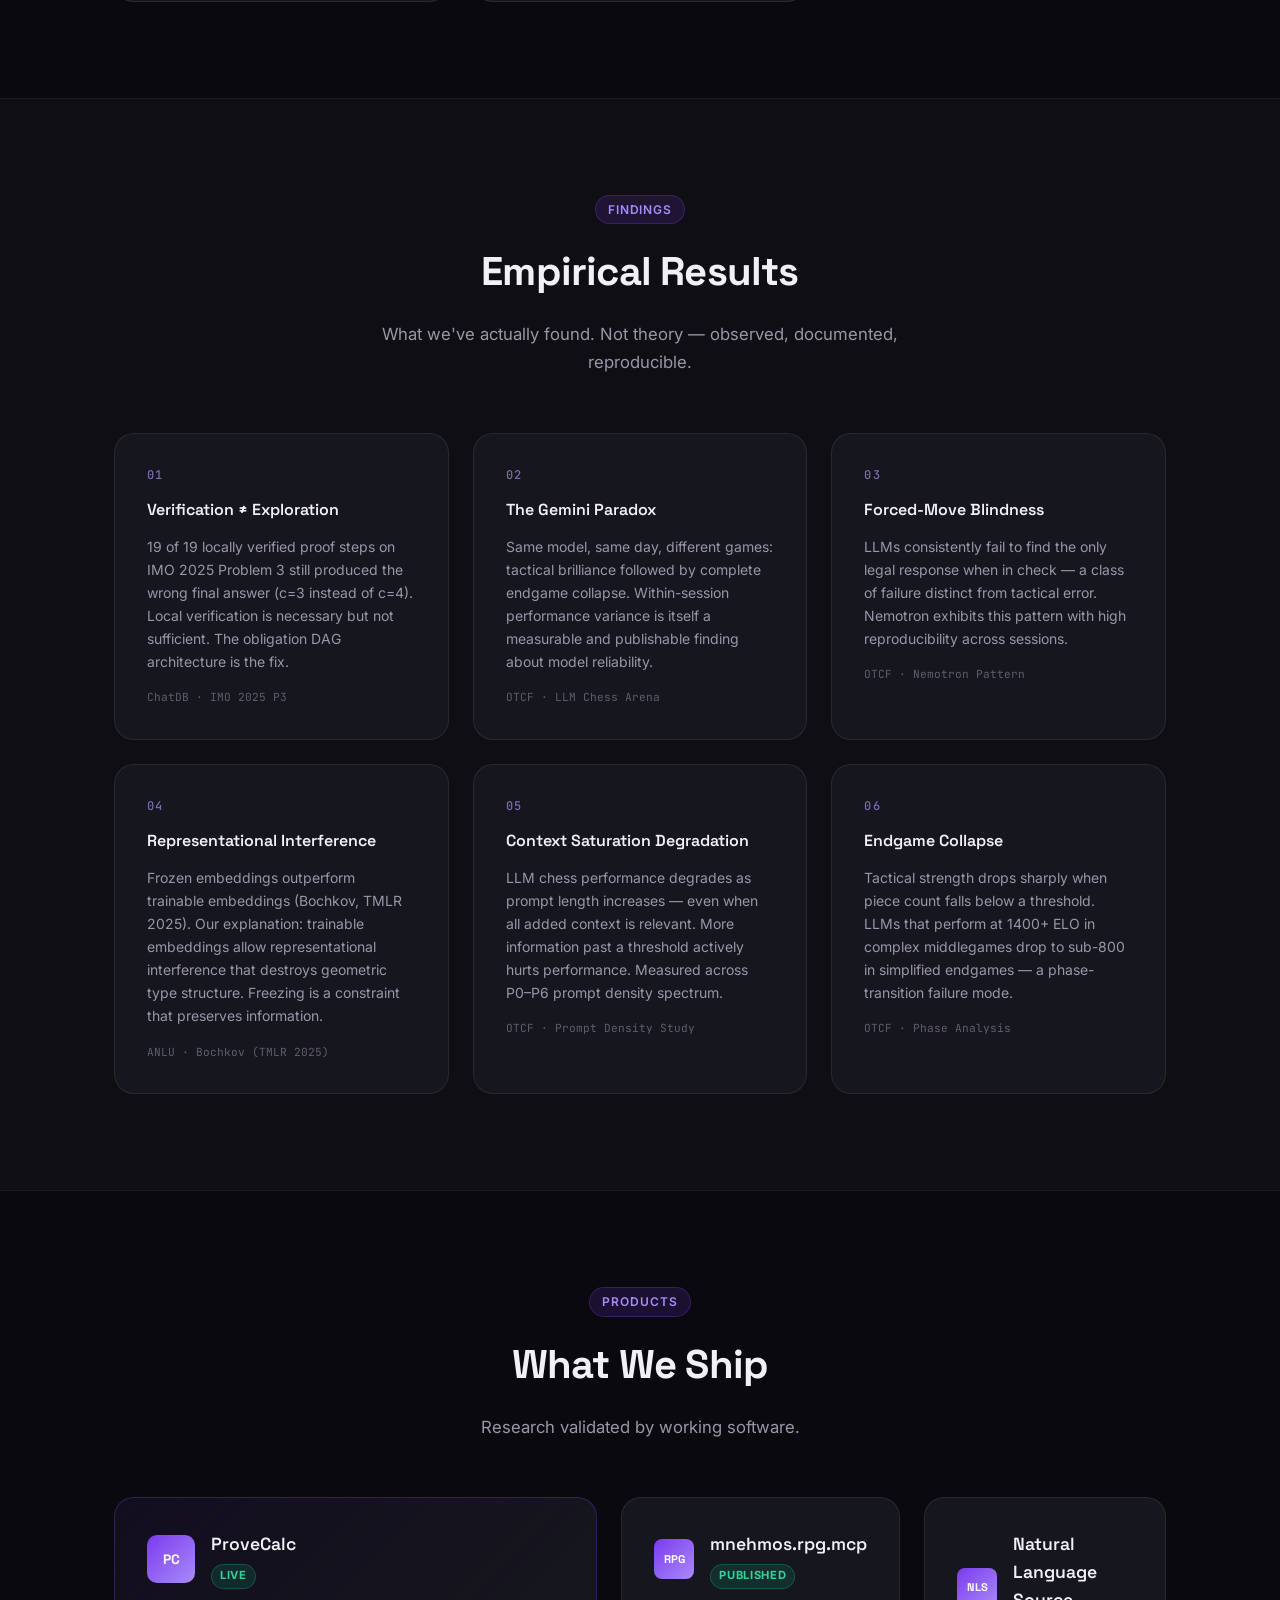
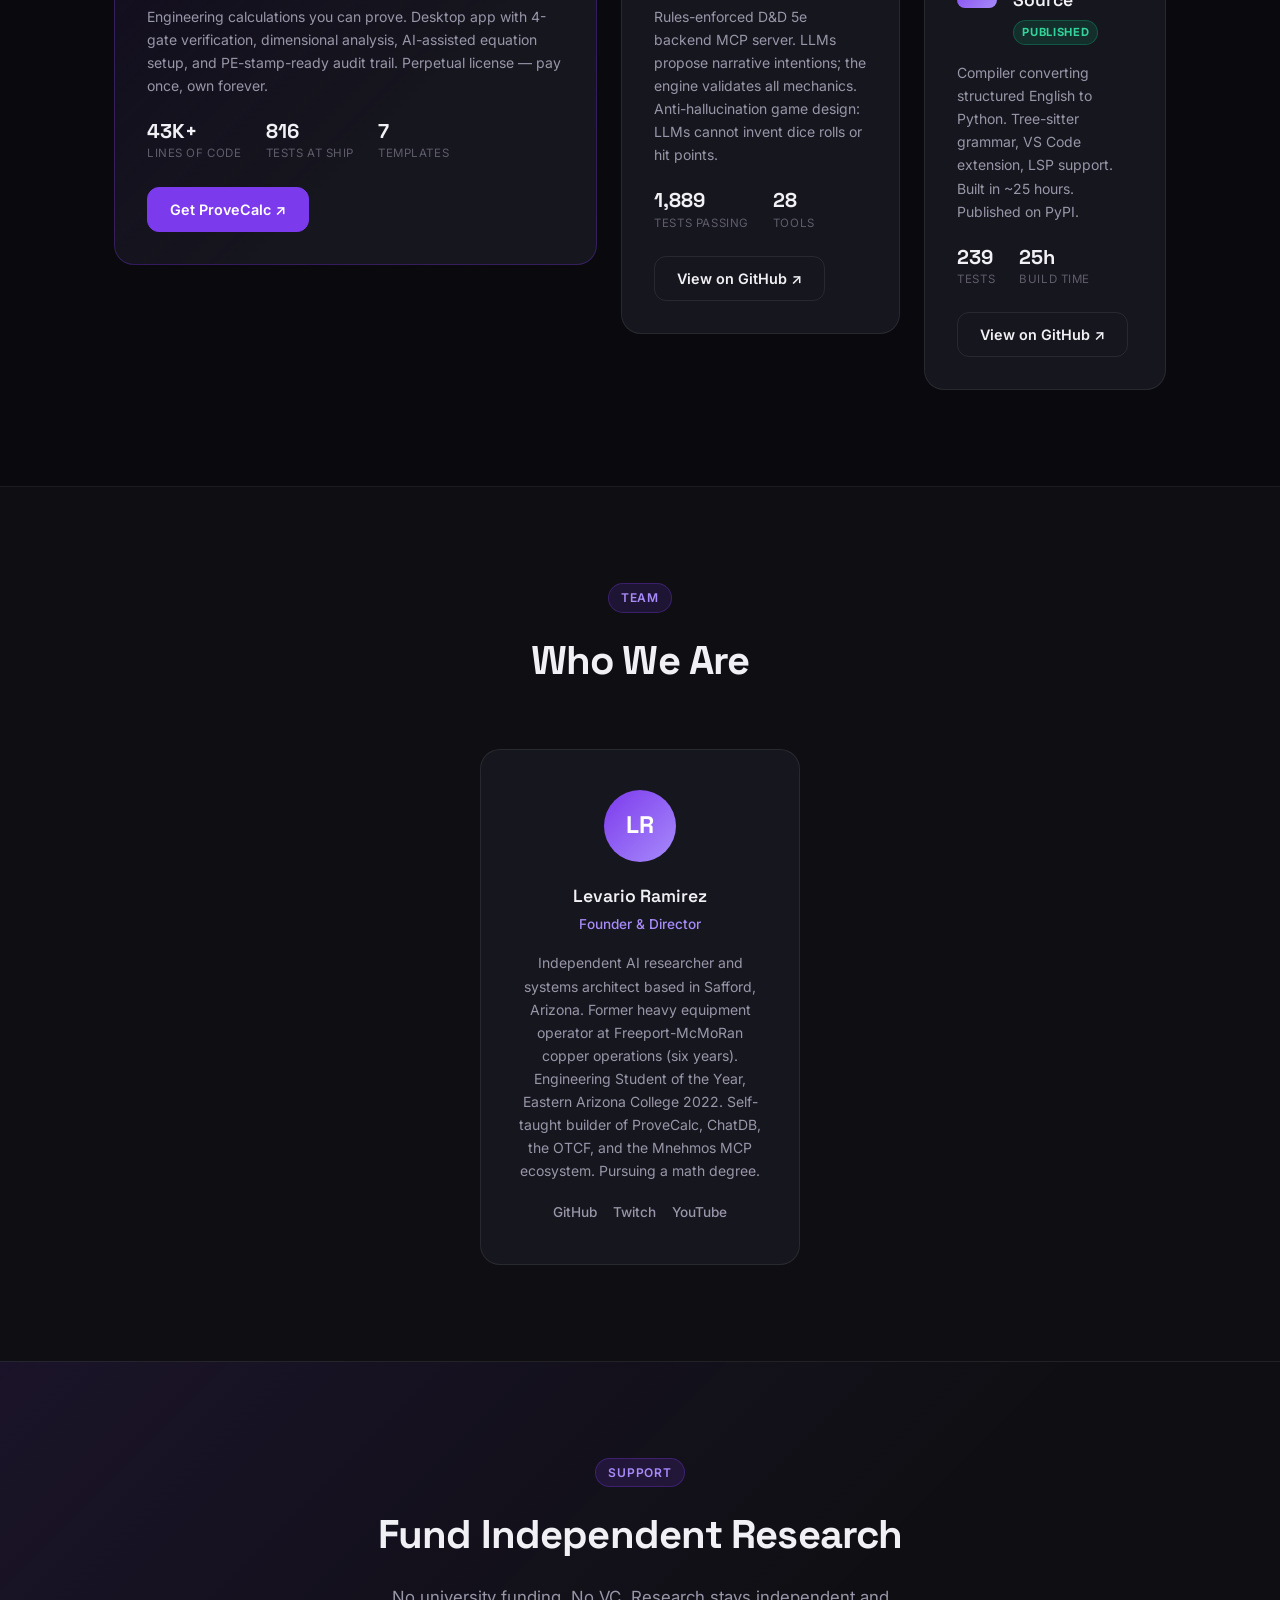
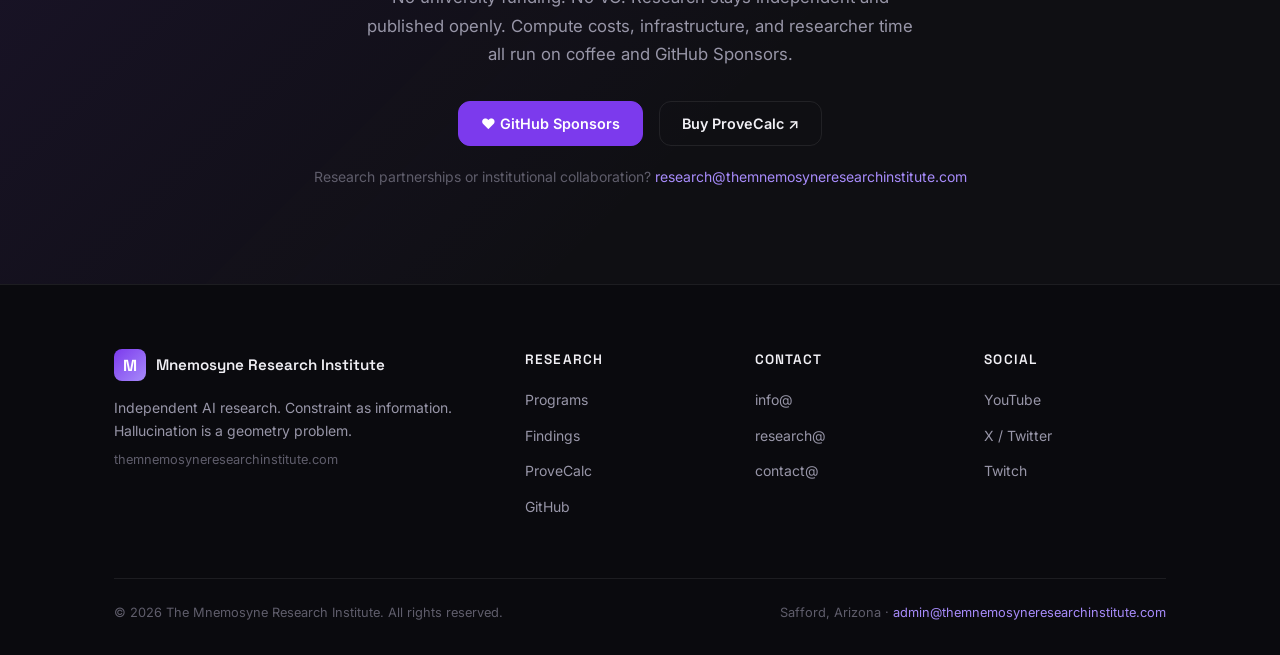
==== commit 23675174: "feat: full site overhaul — hero, findings, products, terminal widget" ====
--- a/index.html
+++ b/index.html
@@ -4,10 +4,10 @@
   <meta charset="UTF-8" />
   <meta name="viewport" content="width=device-width, initial-scale=1.0" />
   <title>The Mnemosyne Research Institute</title>
-  <meta name="description" content="Advancing the science of memory, AI systems, and agent coordination. The Mnemosyne Research Institute is dedicated to open research at the frontier of machine cognition." />
+  <meta name="description" content="Independent AI research. Typed embeddings. Formal verification. Empirical benchmarking. Hallucination is a constraint problem." />
   <link rel="stylesheet" href="style.css" />
   <link rel="preconnect" href="https://fonts.googleapis.com" />
-  <link href="https://fonts.googleapis.com/css2?family=Inter:wght@300;400;500;600;700&family=Space+Grotesk:wght@400;500;700&display=swap" rel="stylesheet" />
+  <link href="https://fonts.googleapis.com/css2?family=Inter:wght@300;400;500;600;700&family=Space+Grotesk:wght@400;500;700&family=JetBrains+Mono:wght@400;500&display=swap" rel="stylesheet" />
 </head>
 <body>
 
@@ -21,9 +21,10 @@
       <ul class="nav-links">
         <li><a href="#about">About</a></li>
         <li><a href="#research">Research</a></li>
+        <li><a href="#findings">Findings</a></li>
         <li><a href="#team">Team</a></li>
         <li><a href="#contact">Contact</a></li>
-        <li><a href="#donate" class="btn btn-sm">Support Us</a></li>
+        <li><a href="https://provecalc.com" target="_blank" rel="noopener" class="btn btn-sm">ProveCalc ↗</a></li>
       </ul>
       <button class="nav-toggle" aria-label="Toggle menu">&#9776;</button>
     </div>
@@ -32,37 +33,76 @@
   <!-- HERO -->
   <section class="hero">
     <div class="hero-bg"></div>
-    <div class="container">
-      <div class="hero-badge">Est. March 2026</div>
-      <h1 class="hero-title">
-        Where Memory<br />
-        <span class="gradient-text">Meets Machine.</span>
-      </h1>
-      <p class="hero-subtitle">
-        The Mnemosyne Research Institute advances the science of memory architectures,
-        AI systems, and autonomous agent coordination — building the cognitive infrastructure
-        of tomorrow.
-      </p>
-      <div class="hero-actions">
-        <a href="#research" class="btn btn-primary">Explore Research</a>
-        <a href="#donate" class="btn btn-outline">Support Our Work</a>
-      </div>
-      <div class="hero-stats">
-        <div class="stat">
-          <span class="stat-value">2026</span>
-          <span class="stat-label">Founded</span>
-        </div>
-        <div class="stat-divider"></div>
-        <div class="stat">
-          <span class="stat-value">Open</span>
-          <span class="stat-label">Research Model</span>
-        </div>
-        <div class="stat-divider"></div>
-        <div class="stat">
-          <span class="stat-value">AI</span>
-          <span class="stat-label">Memory Systems</span>
-        </div>
-      </div>
+    <div class="container hero-layout">
+
+      <div class="hero-left">
+        <div class="hero-badge">Est. March 2026 · Safford, Arizona</div>
+        <h1 class="hero-title">
+          Hallucination is a<br />
+          <span class="gradient-text">Constraint Problem.</span>
+        </h1>
+        <p class="hero-subtitle">
+          The Mnemosyne Research Institute investigates how language models represent
+          knowledge geometrically, generates formally verified training data, and ships
+          engineering tools that embody these principles in practice.
+        </p>
+        <div class="hero-actions">
+          <a href="#research" class="btn btn-primary">Explore Research</a>
+          <a href="https://provecalc.com" target="_blank" rel="noopener" class="btn btn-outline">ProveCalc ↗</a>
+        </div>
+        <div class="hero-stats">
+          <div class="stat">
+            <span class="stat-value">4</span>
+            <span class="stat-label">Active Programs</span>
+          </div>
+          <div class="stat-divider"></div>
+          <div class="stat">
+            <span class="stat-value">5</span>
+            <span class="stat-label">Failure Modes Found</span>
+          </div>
+          <div class="stat-divider"></div>
+          <div class="stat">
+            <span class="stat-value">43K+</span>
+            <span class="stat-label">LOC Shipped</span>
+          </div>
+          <div class="stat-divider"></div>
+          <div class="stat">
+            <span class="stat-value">3</span>
+            <span class="stat-label">Products Live</span>
+          </div>
+        </div>
+      </div>
+
+      <div class="hero-right">
+        <div class="terminal">
+          <div class="terminal-bar">
+            <span class="t-dot t-red"></span>
+            <span class="t-dot t-yellow"></span>
+            <span class="t-dot t-green"></span>
+            <span class="t-title">research_thesis.py</span>
+          </div>
+          <div class="terminal-body">
+            <div class="t-line"><span class="t-comment"># Core invariant across all research</span></div>
+            <div class="t-line">&nbsp;</div>
+            <div class="t-line"><span class="t-keyword">class</span> <span class="t-class">MnemosyneThesis</span>:</div>
+            <div class="t-line">&nbsp;&nbsp;<span class="t-string">"Geometry is information in</span></div>
+            <div class="t-line">&nbsp;&nbsp;<span class="t-string">&nbsp;boundary-surviving form."</span></div>
+            <div class="t-line">&nbsp;</div>
+            <div class="t-line">&nbsp;&nbsp;<span class="t-keyword">def</span> <span class="t-fn">constraint_is_information</span>(self):</div>
+            <div class="t-line">&nbsp;&nbsp;&nbsp;&nbsp;<span class="t-comment"># Shannon + geometry = same thing</span></div>
+            <div class="t-line">&nbsp;&nbsp;&nbsp;&nbsp;<span class="t-keyword">return</span> <span class="t-class">GeometricImpossibility</span>(</div>
+            <div class="t-line">&nbsp;&nbsp;&nbsp;&nbsp;&nbsp;&nbsp;not_just=<span class="t-string">"statistical_unlikelihood"</span></div>
+            <div class="t-line">&nbsp;&nbsp;&nbsp;&nbsp;)</div>
+            <div class="t-line">&nbsp;</div>
+            <div class="t-line"><span class="t-comment"># Applied across:</span></div>
+            <div class="t-line"><span class="t-var">ANLU</span>      <span class="t-op">=</span> <span class="t-string">"typed embeddings"</span>     <span class="t-badge t-badge-active">▸ Track B</span></div>
+            <div class="t-line"><span class="t-var">ChatDB</span>    <span class="t-op">=</span> <span class="t-string">"verified proofs"</span>      <span class="t-badge t-badge-active">▸ Sprint 1</span></div>
+            <div class="t-line"><span class="t-var">OTCF</span>      <span class="t-op">=</span> <span class="t-string">"chess benchmarks"</span>     <span class="t-badge t-badge-active">▸ Active</span></div>
+            <div class="t-line"><span class="t-var">ProveCalc</span> <span class="t-op">=</span> <span class="t-string">"engineering calcs"</span>    <span class="t-badge t-badge-ship">▸ Live</span></div>
+          </div>
+        </div>
+      </div>
+
     </div>
   </section>
 
@@ -71,34 +111,33 @@
     <div class="container">
       <div class="section-header">
         <span class="section-tag">About</span>
-        <h2 class="section-title">The Science of Remembering</h2>
+        <h2 class="section-title">Give Models Physics</h2>
         <p class="section-subtitle">
           Named for Mnemosyne — the Greek Titaness of memory and mother of the Muses —
-          our institute investigates how language models represent knowledge geometrically,
-          how to generate training data that is formally verified rather than merely plausible,
-          and how to build engineering tools that embody these principles in practice.
+          our institute builds tools and theory for AI systems that fail less by being
+          constrained more.
         </p>
       </div>
       <div class="about-grid">
         <div class="about-card">
-          <div class="about-icon">&#128262;</div>
+          <div class="about-icon">⬡</div>
           <h3>Geometric AI Theory</h3>
-          <p>Typed embeddings as geometric priors. We study how frozen type structure introduces constraint into model outputs — making certain failure modes geometrically impossible, not just statistically unlikely.</p>
+          <p>Typed embeddings as geometric priors. Frozen type structure introduces constraint into model outputs — making certain failure modes geometrically impossible, not just statistically unlikely. External validation: Bochkov (TMLR 2025).</p>
         </div>
         <div class="about-card">
-          <div class="about-icon">&#9989;</div>
+          <div class="about-icon">✓</div>
           <h3>Formal Verification</h3>
-          <p>Generating training data that is formally verified by SymPy and Lean before it enters a model. The ChatDB proof engine targets the IMO corpus — 3–4 million typed, verified reward signals.</p>
+          <p>Training data that is verified by SymPy and Lean before it enters a model. The ChatDB proof engine targets the IMO corpus — generating millions of typed, verified reward signals that mean what they say.</p>
         </div>
         <div class="about-card">
-          <div class="about-icon">&#9822;</div>
+          <div class="about-icon">♟</div>
           <h3>Empirical Benchmarking</h3>
-          <p>The Oracle Trust Calibration Framework uses chess as a measurement instrument — pitting frontier LLMs against Stockfish to observe, categorize, and publish cognitive failure modes.</p>
+          <p>Chess as a measurement instrument. The Oracle Trust Calibration Framework pits frontier LLMs against Stockfish at controlled ELO ratings to observe, categorize, and publish cognitive failure modes at scale.</p>
         </div>
         <div class="about-card">
-          <div class="about-icon">&#128736;</div>
+          <div class="about-icon">⚙</div>
           <h3>Engineering Tools</h3>
-          <p>ProveCalc brings the constraint-as-information thesis into practice: verified engineering calculations with dimensional analysis, PE-stamp-ready audit trails, and perpetual desktop licensing.</p>
+          <p>ProveCalc brings the constraint-as-information thesis into daily engineering practice: verified calculations, dimensional analysis, PE-stamp-ready audit trails, and perpetual desktop licensing.</p>
         </div>
       </div>
     </div>
@@ -111,45 +150,47 @@
         <span class="section-tag">Research</span>
         <h2 class="section-title">Active Programs</h2>
         <p class="section-subtitle">
-          Our work spans AI architecture theory, formal verification, empirical benchmarking, and engineering tools —
-          unified by a single thesis: hallucination is a constraint problem.
+          Four programs. One thesis. Geometry is information in boundary-surviving form.
         </p>
       </div>
       <div class="research-grid">
         <div class="research-card featured">
-          <div class="research-status active">Active</div>
+          <div class="research-status active">Active — Track B</div>
           <h3>ANLU — Architecturally Native Language Understanding</h3>
-          <p>Typed embeddings as geometric priors. Frozen type embeddings introduce geometric impossibility — not just statistical unlikelihood — into language model outputs. Track A (A0–A3) complete. Track B in progress: Hierarchy of Controls, Constraint as Information, Alignment as Topology.</p>
+          <p>Typed embeddings as geometric priors that survive training. Frozen type embeddings introduce geometric impossibility — not just statistical unlikelihood — into LLM outputs. Track A (A0–A3) complete: typed embeddings, typed loops, learned heuristics, epistemic independence. Track B in progress: Hierarchy of Controls (B1 drafted), Constraint as Information (B2 next), Alignment as Topology (B3 planned).</p>
+          <p class="research-meta">External validation: Bochkov (TMLR 2025) — frozen embeddings outperform trainable embeddings due to representational interference.</p>
           <div class="research-tags">
             <span>LLM Architecture</span>
             <span>Geometric Priors</span>
             <span>Type Theory</span>
+            <span>Track A Complete</span>
           </div>
         </div>
         <div class="research-card">
-          <div class="research-status active">Active</div>
-          <h3>ChatDB — Verified Proof Engine</h3>
-          <p>Autonomous proof engine targeting the IMO corpus. LLMs propose steps. SymPy and Lean verify. An obligation DAG tracks what remains to be proven. Key finding: 19/19 locally verified steps on IMO 2025 P3 still produced the wrong answer — verification is not exploration.</p>
+          <div class="research-status active">Active — Sprint 1</div>
+          <h3>ChatDB</h3>
+          <p>Autonomous proof engine targeting the IMO corpus. LLMs propose steps. SymPy and Lean verify. An obligation DAG tracks what remains unproven. Gated conclusions prevent premature termination. Target: 3–4 million typed, verified reward signals.</p>
+          <p class="research-meta">Key finding: 19/19 locally verified steps on IMO 2025 P3 → wrong answer (c=3, not c=4). Verification ≠ exploration.</p>
           <div class="research-tags">
             <span>Formal Verification</span>
-            <span>Training Data</span>
+            <span>IMO Corpus</span>
             <span>Rust + Python</span>
           </div>
         </div>
         <div class="research-card">
-          <div class="research-status active">Active</div>
-          <h3>OTCF — Oracle Trust Calibration Framework</h3>
-          <p>Frontier LLMs vs. Stockfish at controlled ELO ratings. Five cognitive failure modes documented: forced-move blindness, endgame collapse, the Gemini paradox, Nemotron pattern blindness, and context saturation degradation. Chess as a proxy for general reasoning failure.</p>
+          <div class="research-status active">Active — Gauntlet Running</div>
+          <h3>OTCF — Oracle Trust Calibration</h3>
+          <p>Frontier LLMs vs. Stockfish at controlled ELO ratings under a P0–P6 prompt density spectrum. Five cognitive failure modes documented. Four-voice architecture: player reasoning, advisor, Oracle/Stockfish, commentator. Published to r/LocalLLaMA and Mnehmos blog.</p>
           <div class="research-tags">
             <span>LLM Benchmarking</span>
             <span>Chess</span>
-            <span>Cognitive Failure Modes</span>
+            <span>5 Failure Modes</span>
           </div>
         </div>
         <div class="research-card">
-          <div class="research-status active">Active</div>
-          <h3>ProveCalc — Constraint-Based Engineering Calculations</h3>
-          <p>Engineering calculation platform where the LLM proposes and the engine (SymPy + Pint) validates. Four-gate verification: unit consistency, constraint satisfaction, numeric residual, sanity checks. PE-stamp-ready audit trail. Practical application of the constraint-as-information thesis.</p>
+          <div class="research-status ship">Live — v0.1.0</div>
+          <h3>ProveCalc</h3>
+          <p>Engineering calculation platform. The LLM proposes. SymPy + Pint validates. Four verification gates: unit consistency, constraint satisfaction, numeric residual, sanity checks. PE-stamp-ready audit trail. Buy once, own forever — positioned against $700/year PTC Mathcad.</p>
           <div class="research-tags">
             <span>Engineering Tools</span>
             <span>Dimensional Analysis</span>
@@ -160,51 +201,163 @@
     </div>
   </section>
 
+  <!-- KEY FINDINGS -->
+  <section class="section" id="findings">
+    <div class="container">
+      <div class="section-header">
+        <span class="section-tag">Findings</span>
+        <h2 class="section-title">Empirical Results</h2>
+        <p class="section-subtitle">
+          What we've actually found. Not theory — observed, documented, reproducible.
+        </p>
+      </div>
+      <div class="findings-grid">
+        <div class="finding-card">
+          <div class="finding-number">01</div>
+          <h3>Verification ≠ Exploration</h3>
+          <p>19 of 19 locally verified proof steps on IMO 2025 Problem 3 still produced the wrong final answer (c=3 instead of c=4). Local verification is necessary but not sufficient. The obligation DAG architecture is the fix.</p>
+          <span class="finding-source">ChatDB · IMO 2025 P3</span>
+        </div>
+        <div class="finding-card">
+          <div class="finding-number">02</div>
+          <h3>The Gemini Paradox</h3>
+          <p>Same model, same day, different games: tactical brilliance followed by complete endgame collapse. Within-session performance variance is itself a measurable and publishable finding about model reliability.</p>
+          <span class="finding-source">OTCF · LLM Chess Arena</span>
+        </div>
+        <div class="finding-card">
+          <div class="finding-number">03</div>
+          <h3>Forced-Move Blindness</h3>
+          <p>LLMs consistently fail to find the only legal response when in check — a class of failure distinct from tactical error. Nemotron exhibits this pattern with high reproducibility across sessions.</p>
+          <span class="finding-source">OTCF · Nemotron Pattern</span>
+        </div>
+        <div class="finding-card">
+          <div class="finding-number">04</div>
+          <h3>Representational Interference</h3>
+          <p>Frozen embeddings outperform trainable embeddings (Bochkov, TMLR 2025). Our explanation: trainable embeddings allow representational interference that destroys geometric type structure. Freezing is a constraint that preserves information.</p>
+          <span class="finding-source">ANLU · Bochkov (TMLR 2025)</span>
+        </div>
+        <div class="finding-card">
+          <div class="finding-number">05</div>
+          <h3>Context Saturation Degradation</h3>
+          <p>LLM chess performance degrades as prompt length increases — even when all added context is relevant. More information past a threshold actively hurts performance. Measured across P0–P6 prompt density spectrum.</p>
+          <span class="finding-source">OTCF · Prompt Density Study</span>
+        </div>
+        <div class="finding-card">
+          <div class="finding-number">06</div>
+          <h3>Endgame Collapse</h3>
+          <p>Tactical strength drops sharply when piece count falls below a threshold. LLMs that perform at 1400+ ELO in complex middlegames drop to sub-800 in simplified endgames — a phase-transition failure mode.</p>
+          <span class="finding-source">OTCF · Phase Analysis</span>
+        </div>
+      </div>
+    </div>
+  </section>
+
+  <!-- PRODUCTS STRIP -->
+  <section class="section section-dark products-section">
+    <div class="container">
+      <div class="section-header">
+        <span class="section-tag">Products</span>
+        <h2 class="section-title">What We Ship</h2>
+        <p class="section-subtitle">Research validated by working software.</p>
+      </div>
+      <div class="products-grid">
+        <div class="product-card product-featured">
+          <div class="product-header">
+            <div class="product-logo">PC</div>
+            <div>
+              <h3>ProveCalc</h3>
+              <span class="product-status">Live</span>
+            </div>
+          </div>
+          <p>Engineering calculations you can prove. Desktop app with 4-gate verification, dimensional analysis, AI-assisted equation setup, and PE-stamp-ready audit trail. Perpetual license — pay once, own forever.</p>
+          <div class="product-stats">
+            <div class="ps"><span class="ps-val">43K+</span><span class="ps-lbl">Lines of Code</span></div>
+            <div class="ps"><span class="ps-val">816</span><span class="ps-lbl">Tests at Ship</span></div>
+            <div class="ps"><span class="ps-val">7</span><span class="ps-lbl">Templates</span></div>
+          </div>
+          <a href="https://provecalc.com" target="_blank" rel="noopener" class="btn btn-primary">Get ProveCalc ↗</a>
+        </div>
+        <div class="product-card">
+          <div class="product-header">
+            <div class="product-logo product-logo-sm">RPG</div>
+            <div>
+              <h3>mnehmos.rpg.mcp</h3>
+              <span class="product-status">Published</span>
+            </div>
+          </div>
+          <p>Rules-enforced D&amp;D 5e backend MCP server. LLMs propose narrative intentions; the engine validates all mechanics. Anti-hallucination game design: LLMs cannot invent dice rolls or hit points.</p>
+          <div class="product-stats">
+            <div class="ps"><span class="ps-val">1,889</span><span class="ps-lbl">Tests Passing</span></div>
+            <div class="ps"><span class="ps-val">28</span><span class="ps-lbl">Tools</span></div>
+          </div>
+          <a href="https://github.com/Mnehmos/mnehmos.rpg.mcp" target="_blank" rel="noopener" class="btn btn-outline">View on GitHub ↗</a>
+        </div>
+        <div class="product-card">
+          <div class="product-header">
+            <div class="product-logo product-logo-sm">NLS</div>
+            <div>
+              <h3>Natural Language Source</h3>
+              <span class="product-status">Published</span>
+            </div>
+          </div>
+          <p>Compiler converting structured English to Python. Tree-sitter grammar, VS Code extension, LSP support. Built in ~25 hours. Published on PyPI.</p>
+          <div class="product-stats">
+            <div class="ps"><span class="ps-val">239</span><span class="ps-lbl">Tests</span></div>
+            <div class="ps"><span class="ps-val">25h</span><span class="ps-lbl">Build Time</span></div>
+          </div>
+          <a href="https://github.com/Mnehmos/mnehmos.nls.lang" target="_blank" rel="noopener" class="btn btn-outline">View on GitHub ↗</a>
+        </div>
+      </div>
+    </div>
+  </section>
+
   <!-- TEAM -->
   <section class="section" id="team">
     <div class="container">
       <div class="section-header">
         <span class="section-tag">Team</span>
-        <h2 class="section-title">The People Behind the Work</h2>
+        <h2 class="section-title">Who We Are</h2>
       </div>
       <div class="team-grid">
         <div class="team-card">
           <div class="team-avatar">LR</div>
           <h3>Levario Ramirez</h3>
           <p class="team-role">Founder &amp; Director</p>
-          <p class="team-bio">Independent AI researcher and systems architect. Former heavy equipment operator turned engineer. Founder of the Mnemosyne Research Institute, builder of ProveCalc, ChatDB, and the Oracle Trust Calibration Framework. Six years at Freeport-McMoRan; Engineering Student of the Year, Eastern Arizona College 2022.</p>
+          <p class="team-bio">Independent AI researcher and systems architect based in Safford, Arizona. Former heavy equipment operator at Freeport-McMoRan copper operations (six years). Engineering Student of the Year, Eastern Arizona College 2022. Self-taught builder of ProveCalc, ChatDB, the OTCF, and the Mnehmos MCP ecosystem. Pursuing a math degree.</p>
           <div class="team-links">
             <a href="https://github.com/Mnehmos" target="_blank" rel="noopener">GitHub</a>
-          </div>
-        </div>
-      </div>
-    </div>
-  </section>
-
-  <!-- DONATE -->
+            <a href="https://twitch.tv/MnemosyneRI" target="_blank" rel="noopener">Twitch</a>
+            <a href="https://youtube.com/@MnemosyneResearch" target="_blank" rel="noopener">YouTube</a>
+          </div>
+        </div>
+      </div>
+    </div>
+  </section>
+
+  <!-- SUPPORT -->
   <section class="section section-cta" id="donate">
     <div class="container">
       <div class="cta-inner">
         <span class="section-tag">Support</span>
-        <h2 class="section-title">Fund Open Research</h2>
+        <h2 class="section-title">Fund Independent Research</h2>
         <p class="section-subtitle">
-          Our research is free and open. Your support keeps it that way — covering
-          compute costs, domain infrastructure, and researcher time.
+          No university funding. No VC. Research stays independent and published openly.
+          Compute costs, infrastructure, and researcher time all run on coffee and GitHub Sponsors.
         </p>
         <div class="donate-options">
           <a href="https://github.com/sponsors/Mnehmos" target="_blank" rel="noopener" class="btn btn-primary">
-            &#9825; GitHub Sponsors
+            ♥ GitHub Sponsors
           </a>
-          <a href="mailto:contact@themnemosyneresearchinstitute.com" class="btn btn-outline">
-            Get in Touch
+          <a href="https://provecalc.com" target="_blank" rel="noopener" class="btn btn-outline">
+            Buy ProveCalc ↗
           </a>
         </div>
-        <p class="donate-note">Interested in institutional partnership or grant funding? <a href="mailto:research@themnemosyneresearchinstitute.com">Email us.</a></p>
-      </div>
-    </div>
-  </section>
-
-  <!-- CONTACT / FOOTER -->
+        <p class="donate-note">Research partnerships or institutional collaboration? <a href="mailto:research@themnemosyneresearchinstitute.com">research@themnemosyneresearchinstitute.com</a></p>
+      </div>
+    </div>
+  </section>
+
+  <!-- FOOTER -->
   <footer class="footer" id="contact">
     <div class="container">
       <div class="footer-grid">
@@ -213,19 +366,20 @@
             <span class="logo-mark">M</span>
             <span class="logo-text">Mnemosyne Research Institute</span>
           </div>
-          <p>Advancing the cognitive infrastructure of intelligent systems.</p>
+          <p>Independent AI research. Constraint as information.<br/>Hallucination is a geometry problem.</p>
           <p class="footer-domain">themnemosyneresearchinstitute.com</p>
         </div>
         <div class="footer-links">
           <h4>Research</h4>
           <ul>
             <li><a href="#research">Programs</a></li>
+            <li><a href="#findings">Findings</a></li>
             <li><a href="https://provecalc.com" target="_blank" rel="noopener">ProveCalc</a></li>
             <li><a href="https://github.com/Mnehmos" target="_blank" rel="noopener">GitHub</a></li>
           </ul>
         </div>
         <div class="footer-links">
-          <h4>Connect</h4>
+          <h4>Contact</h4>
           <ul>
             <li><a href="mailto:info@themnemosyneresearchinstitute.com">info@</a></li>
             <li><a href="mailto:research@themnemosyneresearchinstitute.com">research@</a></li>
@@ -243,7 +397,7 @@
       </div>
       <div class="footer-bottom">
         <p>&copy; 2026 The Mnemosyne Research Institute. All rights reserved.</p>
-        <p>United States &middot; <a href="mailto:admin@themnemosyneresearchinstitute.com">admin@themnemosyneresearchinstitute.com</a></p>
+        <p>Safford, Arizona &middot; <a href="mailto:admin@themnemosyneresearchinstitute.com">admin@themnemosyneresearchinstitute.com</a></p>
       </div>
     </div>
   </footer>
--- a/style.css
+++ b/style.css
@@ -574,3 +574,261 @@
   .footer-brand { grid-column: span 1; }
   .hero-actions { flex-direction: column; }
 }
+
+/* ============================================================
+   HERO — TWO COLUMN LAYOUT
+   ============================================================ */
+.hero-layout {
+  display: grid;
+  grid-template-columns: 1fr 1fr;
+  gap: 4rem;
+  align-items: center;
+}
+.hero-left { z-index: 1; }
+.hero-right { z-index: 1; }
+
+/* ============================================================
+   TERMINAL WIDGET
+   ============================================================ */
+.terminal {
+  background: #0d0d12;
+  border: 1px solid rgba(124, 58, 237, 0.25);
+  border-radius: var(--radius-lg);
+  overflow: hidden;
+  box-shadow: 0 0 60px rgba(124, 58, 237, 0.12), 0 24px 48px rgba(0,0,0,0.4);
+  font-family: 'JetBrains Mono', 'Courier New', monospace;
+  font-size: 0.8rem;
+  line-height: 1.7;
+}
+.terminal-bar {
+  background: #1a1a24;
+  padding: 0.75rem 1rem;
+  display: flex;
+  align-items: center;
+  gap: 0.5rem;
+  border-bottom: 1px solid rgba(255,255,255,0.06);
+}
+.t-dot {
+  width: 12px;
+  height: 12px;
+  border-radius: 50%;
+  flex-shrink: 0;
+}
+.t-red    { background: #ff5f57; }
+.t-yellow { background: #ffbd2e; }
+.t-green  { background: #28c840; }
+.t-title {
+  margin-left: 0.5rem;
+  color: #5f5d6b;
+  font-size: 0.75rem;
+}
+.terminal-body {
+  padding: 1.25rem 1.5rem;
+}
+.t-line {
+  white-space: pre;
+  min-height: 1.4em;
+}
+.t-comment  { color: #5c6370; }
+.t-keyword  { color: #c678dd; }
+.t-class    { color: #e5c07b; }
+.t-fn       { color: #61afef; }
+.t-string   { color: #98c379; }
+.t-var      { color: #abb2bf; }
+.t-op       { color: #56b6c2; }
+.t-badge {
+  display: inline-block;
+  font-size: 0.65rem;
+  padding: 0.1rem 0.5rem;
+  border-radius: 100px;
+  vertical-align: middle;
+  margin-left: 0.25rem;
+}
+.t-badge-active {
+  background: rgba(16,185,129,0.18);
+  color: #34d399;
+  border: 1px solid rgba(16,185,129,0.3);
+}
+.t-badge-ship {
+  background: rgba(124,58,237,0.2);
+  color: #a78bfa;
+  border: 1px solid rgba(124,58,237,0.35);
+}
+
+/* ============================================================
+   RESEARCH META LINE
+   ============================================================ */
+.research-meta {
+  font-size: 0.82rem !important;
+  color: var(--primary-light) !important;
+  background: rgba(124,58,237,0.08);
+  border-left: 2px solid var(--primary);
+  padding: 0.5rem 0.75rem !important;
+  border-radius: 0 var(--radius-sm) var(--radius-sm) 0;
+  margin-bottom: 1rem !important;
+}
+.research-status.ship {
+  background: rgba(124,58,237,0.15);
+  color: #a78bfa;
+  border: 1px solid rgba(124,58,237,0.3);
+}
+
+/* ============================================================
+   FINDINGS GRID
+   ============================================================ */
+.findings-grid {
+  display: grid;
+  grid-template-columns: repeat(3, 1fr);
+  gap: 1.5rem;
+}
+.finding-card {
+  background: var(--bg-card);
+  border: 1px solid var(--border);
+  border-radius: var(--radius-lg);
+  padding: 2rem;
+  position: relative;
+  transition: all var(--transition);
+}
+.finding-card:hover {
+  border-color: var(--border-hover);
+  transform: translateY(-2px);
+  box-shadow: var(--shadow-glow);
+}
+.finding-number {
+  font-family: 'JetBrains Mono', monospace;
+  font-size: 0.75rem;
+  color: var(--primary-light);
+  font-weight: 500;
+  letter-spacing: 0.1em;
+  margin-bottom: 0.75rem;
+  opacity: 0.7;
+}
+.finding-card h3 {
+  font-family: var(--font-display);
+  font-size: 1rem;
+  font-weight: 600;
+  margin-bottom: 0.75rem;
+  color: var(--text-primary);
+}
+.finding-card p {
+  font-size: 0.875rem;
+  color: var(--text-secondary);
+  line-height: 1.65;
+  margin-bottom: 1rem;
+}
+.finding-source {
+  font-family: 'JetBrains Mono', monospace;
+  font-size: 0.7rem;
+  color: var(--text-muted);
+  display: block;
+}
+
+/* ============================================================
+   PRODUCTS SECTION
+   ============================================================ */
+.products-grid {
+  display: grid;
+  grid-template-columns: 2fr 1fr 1fr;
+  gap: 1.5rem;
+  align-items: start;
+}
+.product-card {
+  background: var(--bg-card);
+  border: 1px solid var(--border);
+  border-radius: var(--radius-lg);
+  padding: 2rem;
+  transition: all var(--transition);
+}
+.product-card:hover {
+  border-color: var(--border-hover);
+  transform: translateY(-2px);
+}
+.product-featured {
+  border-color: rgba(124,58,237,0.3);
+  background: linear-gradient(135deg, rgba(124,58,237,0.08) 0%, var(--bg-card) 60%);
+}
+.product-header {
+  display: flex;
+  align-items: center;
+  gap: 1rem;
+  margin-bottom: 1rem;
+}
+.product-logo {
+  width: 48px;
+  height: 48px;
+  background: linear-gradient(135deg, var(--primary), var(--primary-light));
+  border-radius: 10px;
+  display: flex;
+  align-items: center;
+  justify-content: center;
+  font-family: var(--font-display);
+  font-size: 0.85rem;
+  font-weight: 700;
+  color: white;
+  flex-shrink: 0;
+}
+.product-logo-sm {
+  width: 40px;
+  height: 40px;
+  font-size: 0.7rem;
+  border-radius: 8px;
+}
+.product-header h3 {
+  font-family: var(--font-display);
+  font-size: 1.1rem;
+  font-weight: 600;
+  margin-bottom: 0.2rem;
+}
+.product-status {
+  display: inline-block;
+  font-size: 0.7rem;
+  font-weight: 700;
+  padding: 0.15rem 0.5rem;
+  border-radius: 100px;
+  background: rgba(16,185,129,0.15);
+  color: #34d399;
+  border: 1px solid rgba(16,185,129,0.3);
+  text-transform: uppercase;
+  letter-spacing: 0.06em;
+}
+.product-card p {
+  font-size: 0.875rem;
+  color: var(--text-secondary);
+  line-height: 1.65;
+  margin-bottom: 1.5rem;
+}
+.product-stats {
+  display: flex;
+  gap: 1.5rem;
+  margin-bottom: 1.5rem;
+  flex-wrap: wrap;
+}
+.ps { display: flex; flex-direction: column; }
+.ps-val {
+  font-family: var(--font-display);
+  font-size: 1.25rem;
+  font-weight: 700;
+  color: var(--text-primary);
+  line-height: 1;
+}
+.ps-lbl {
+  font-size: 0.72rem;
+  color: var(--text-muted);
+  text-transform: uppercase;
+  letter-spacing: 0.05em;
+  margin-top: 0.2rem;
+}
+
+/* ============================================================
+   RESPONSIVE — NEW SECTIONS
+   ============================================================ */
+@media (max-width: 1024px) {
+  .hero-layout { grid-template-columns: 1fr; gap: 3rem; }
+  .hero-right { display: none; }
+  .findings-grid { grid-template-columns: repeat(2, 1fr); }
+  .products-grid { grid-template-columns: 1fr; }
+}
+@media (max-width: 768px) {
+  .findings-grid { grid-template-columns: 1fr; }
+  .products-grid { grid-template-columns: 1fr; }
+}
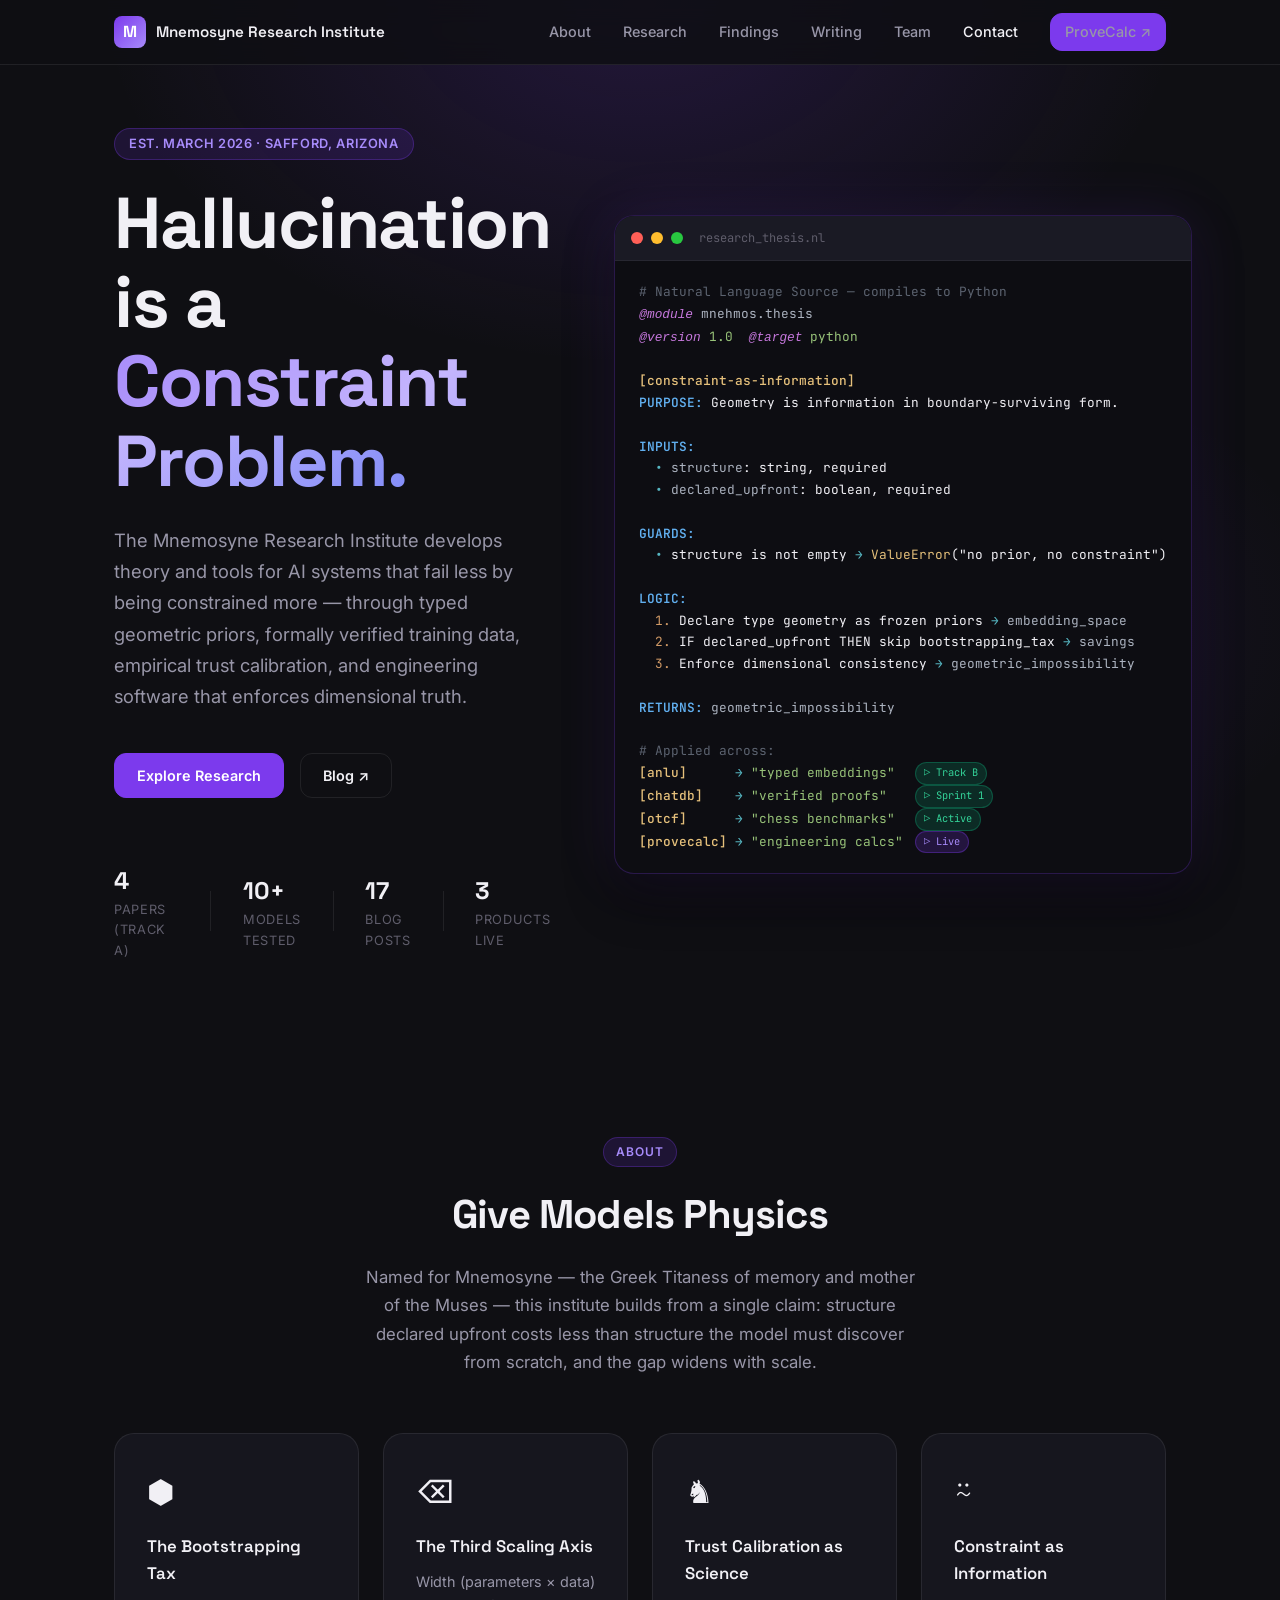
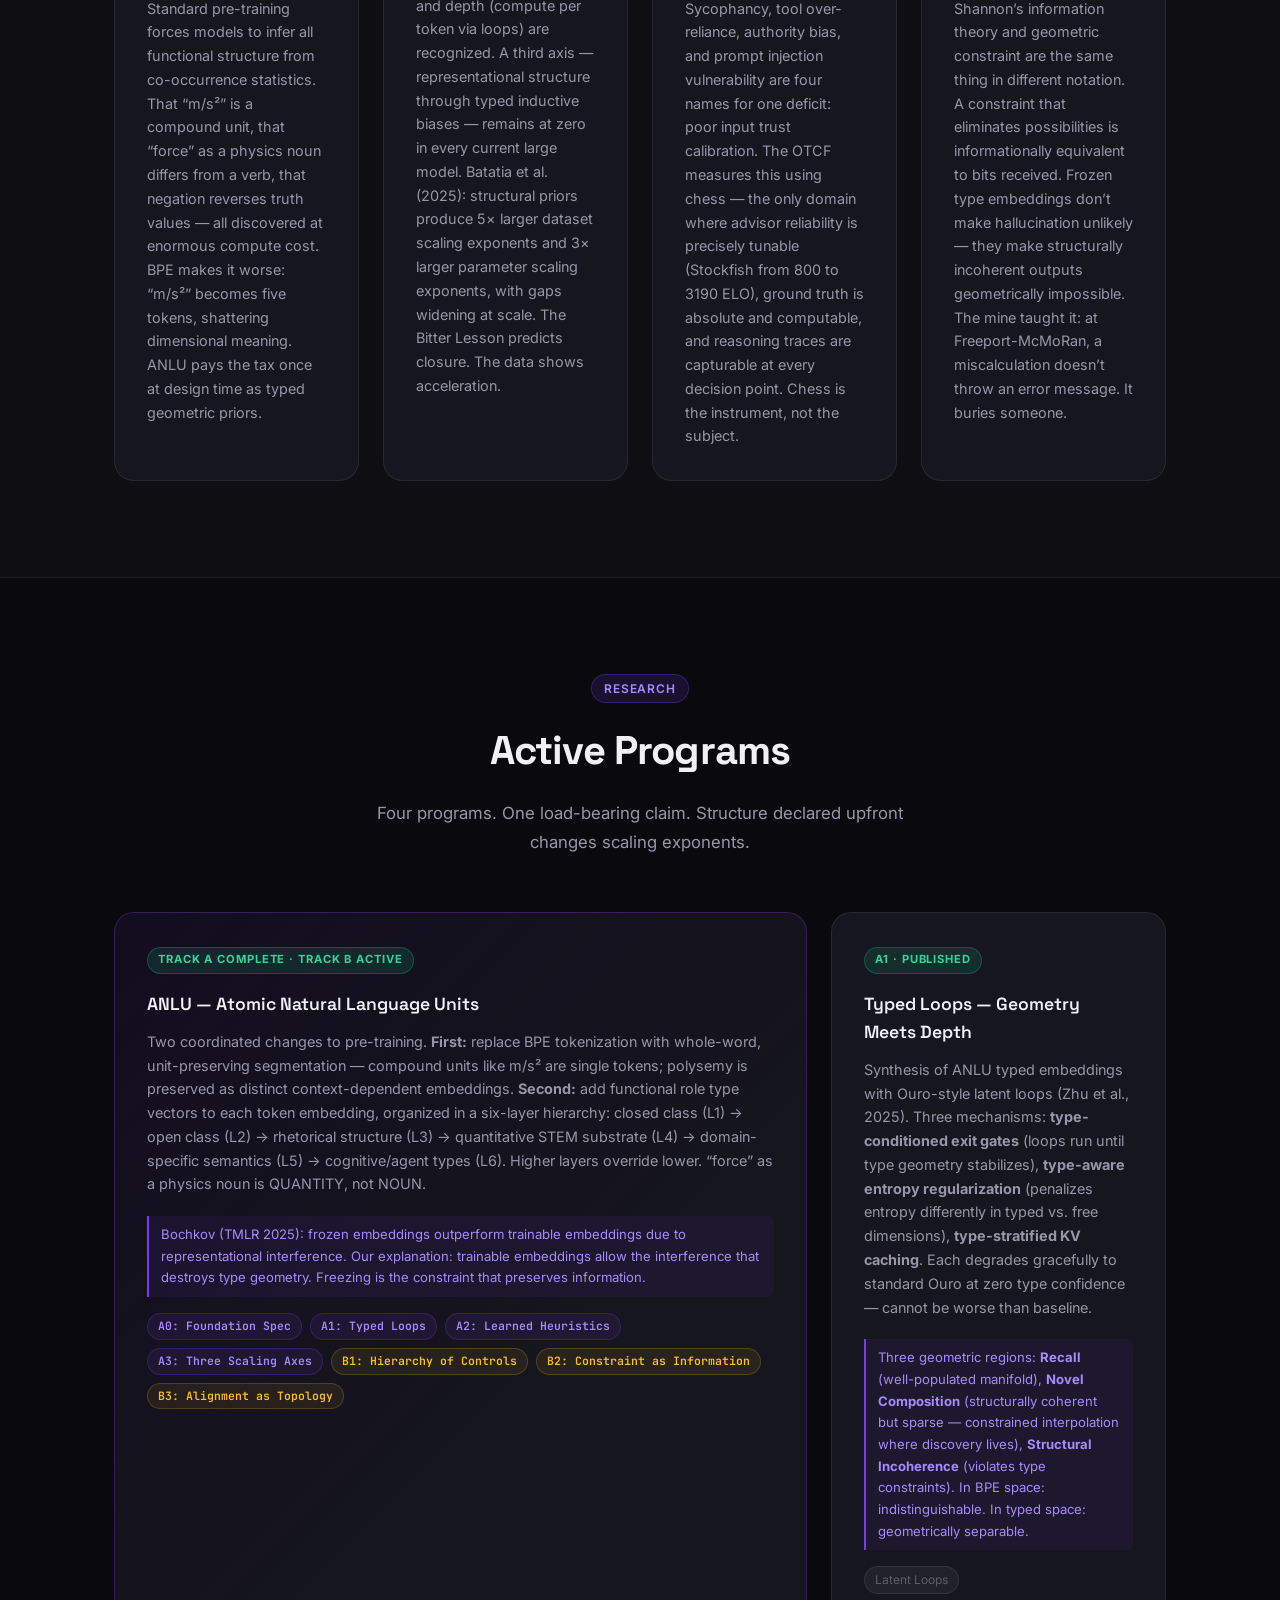
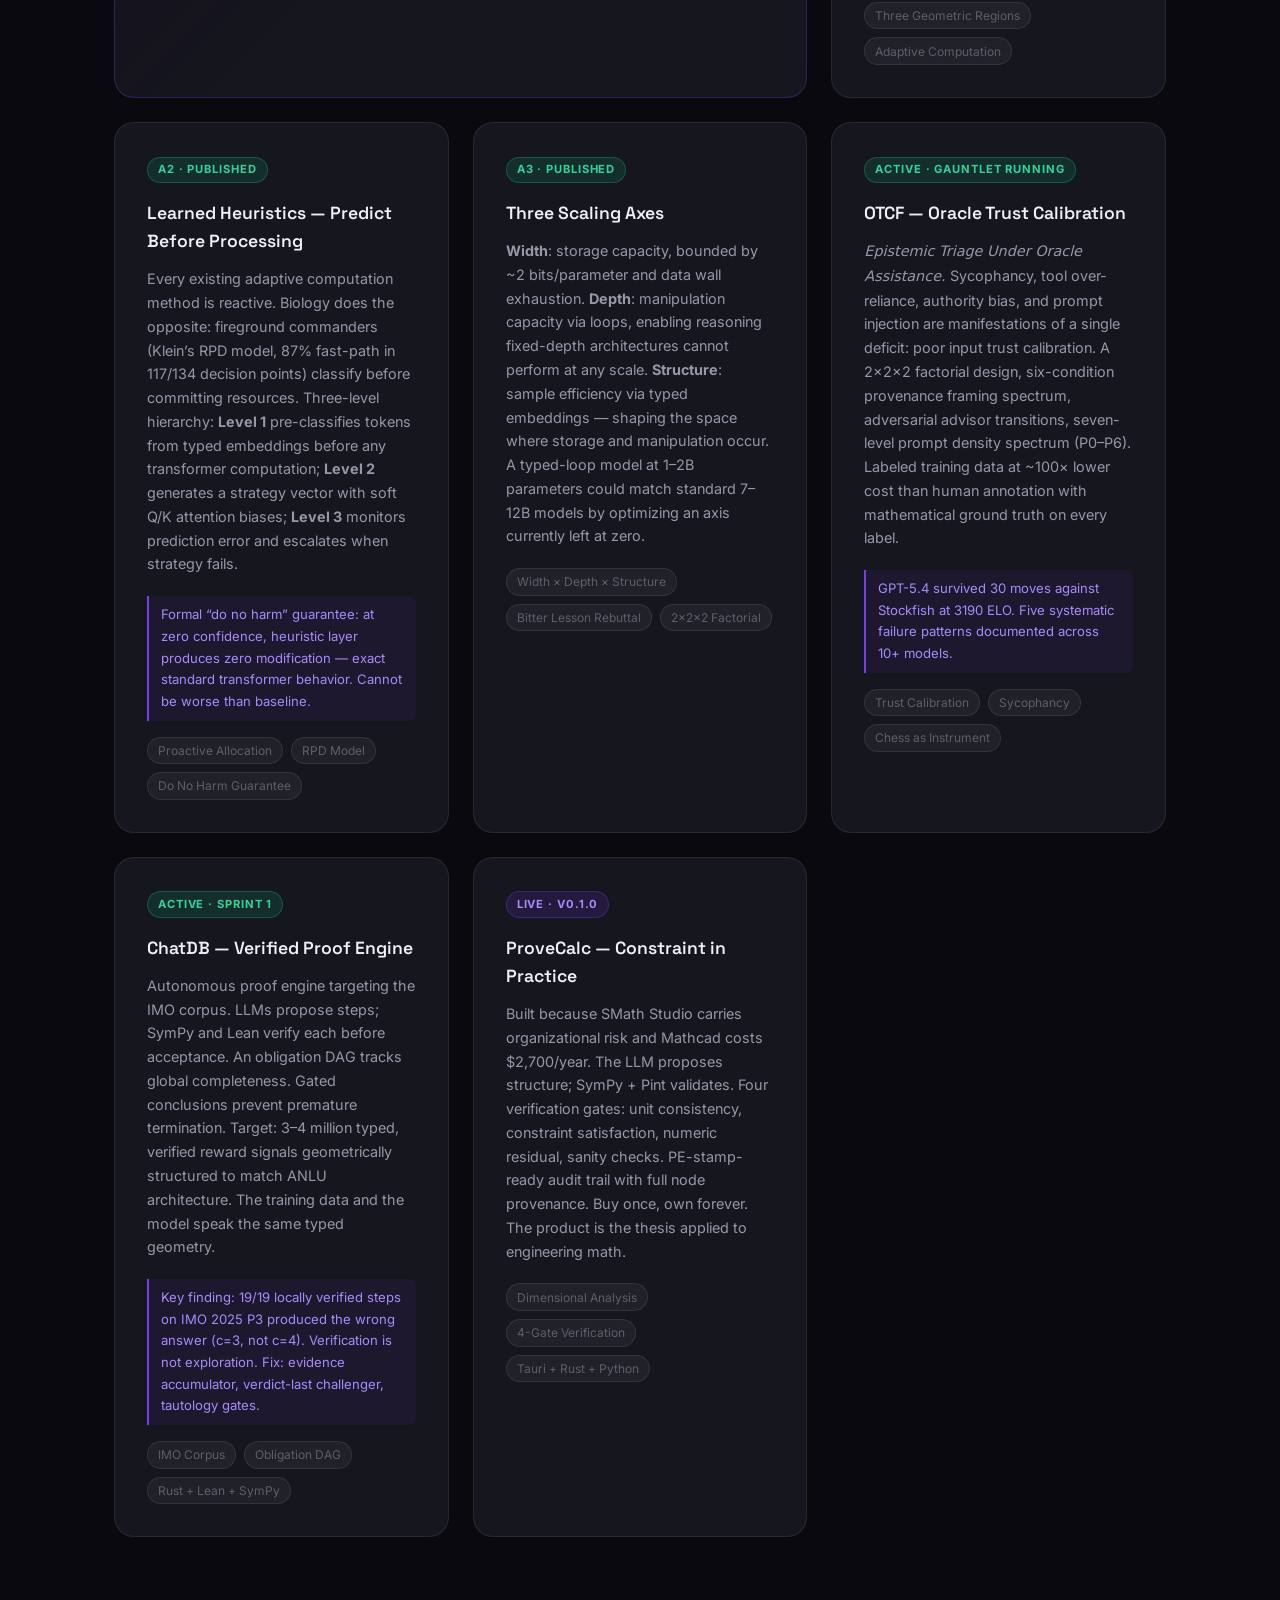
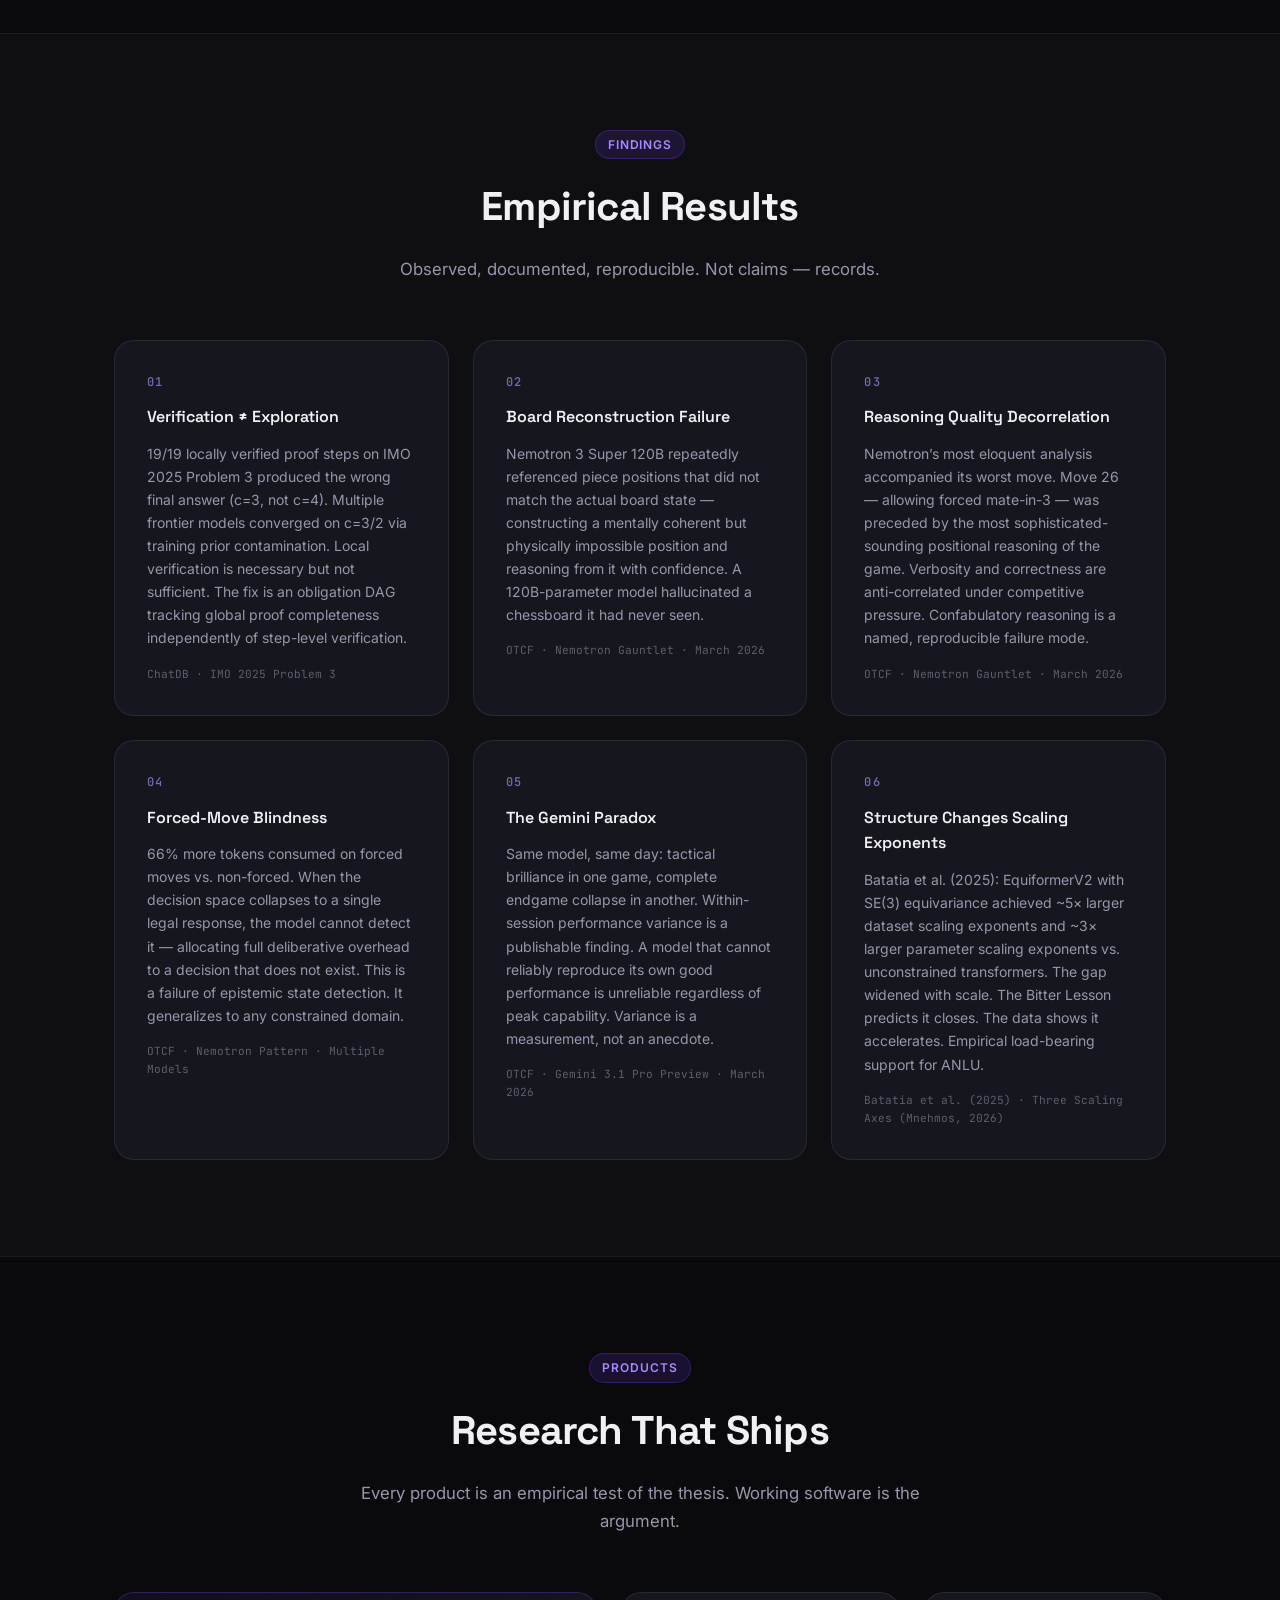
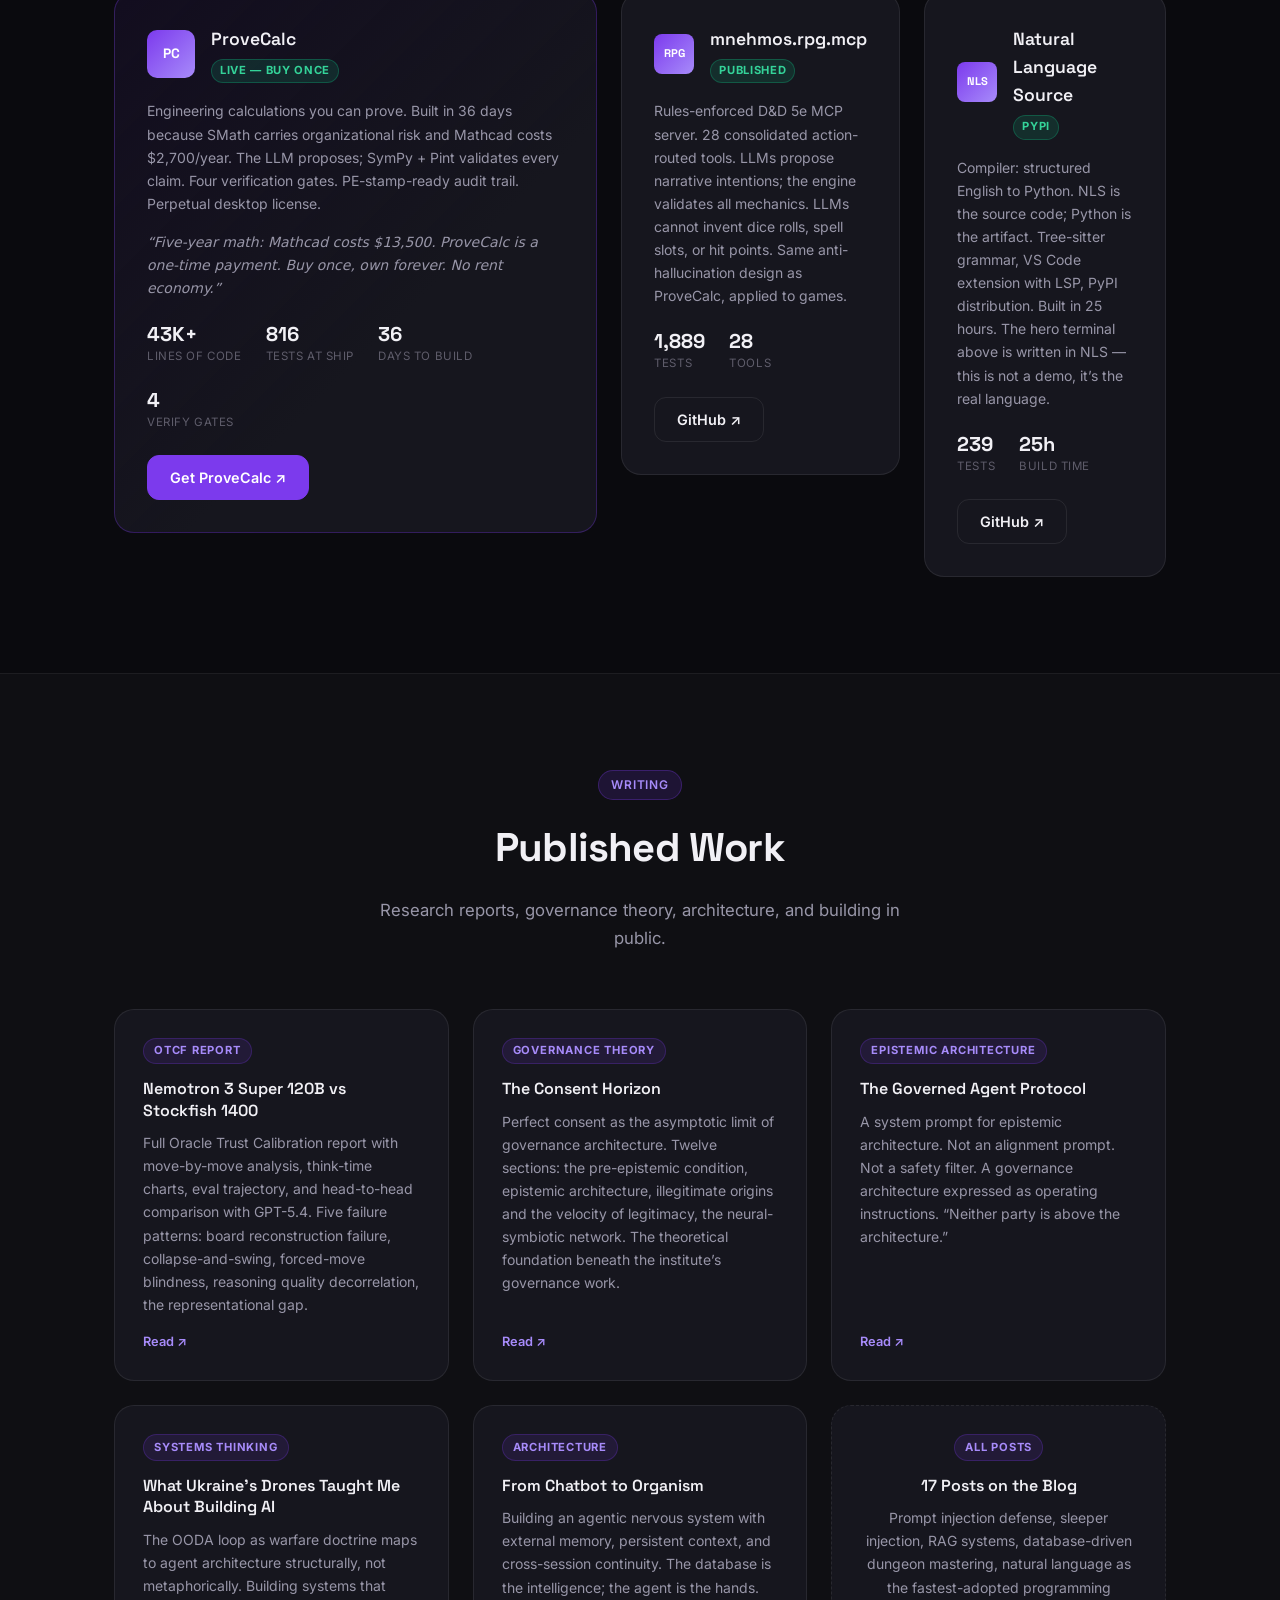
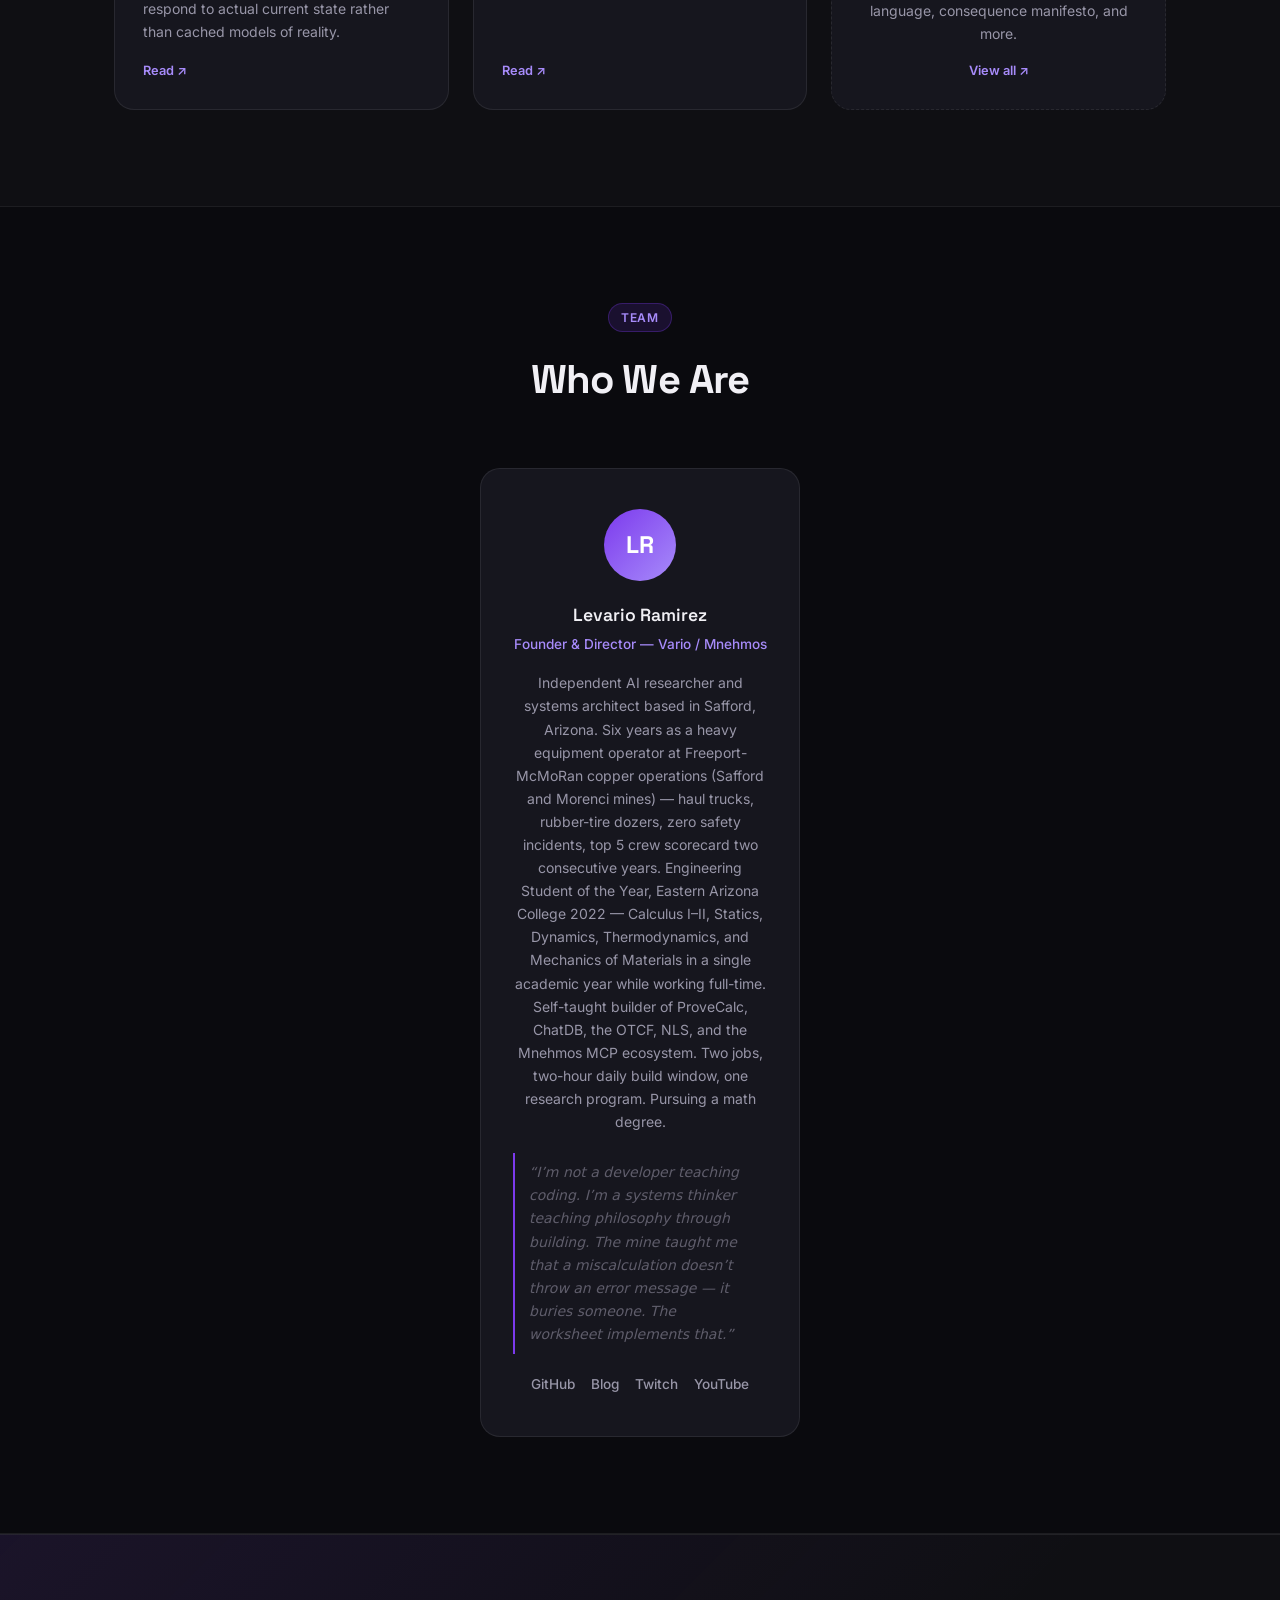
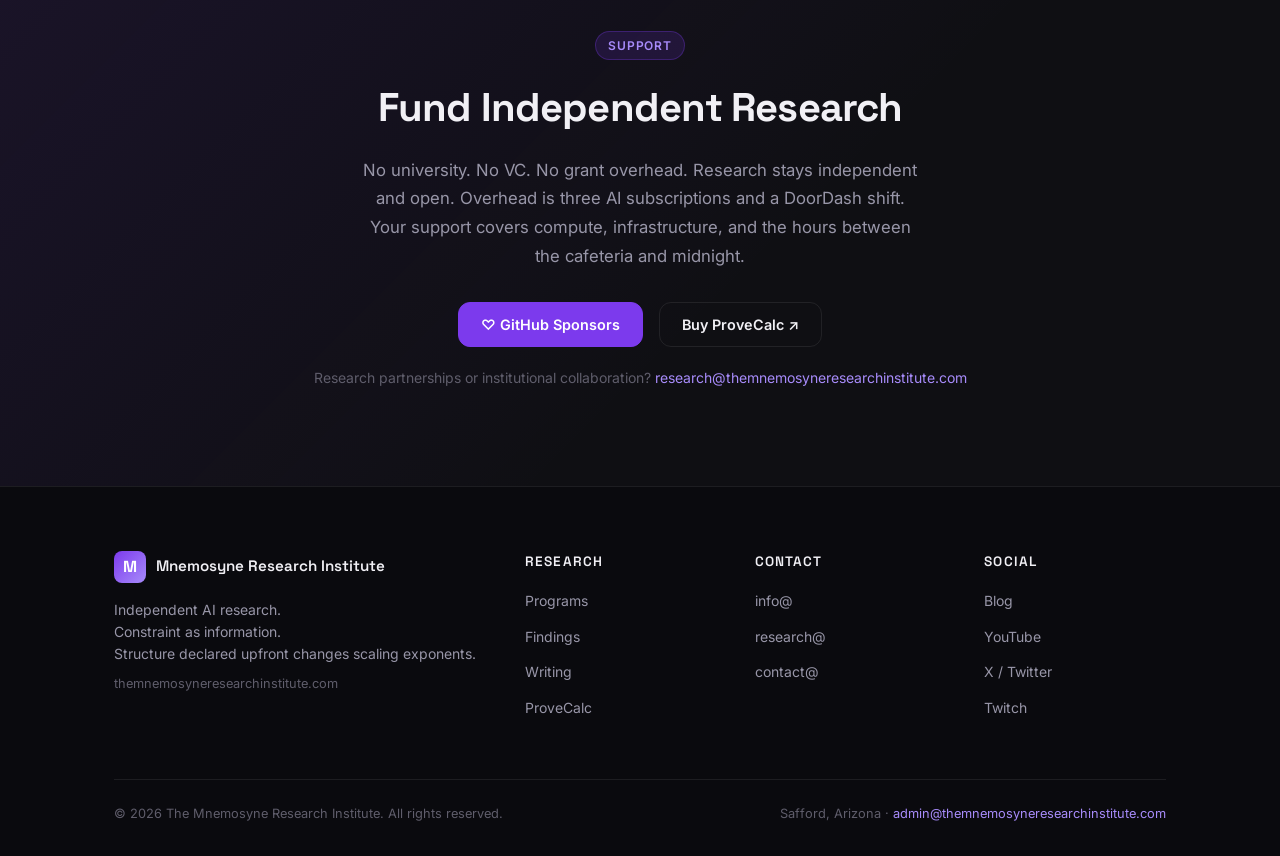
==== commit d6aa238f: "feat: full site overhaul — NLS hero terminal, correct ANLU, complete content" ====
--- a/index.html
+++ b/index.html
@@ -4,14 +4,13 @@
   <meta charset="UTF-8" />
   <meta name="viewport" content="width=device-width, initial-scale=1.0" />
   <title>The Mnemosyne Research Institute</title>
-  <meta name="description" content="Independent AI research. Typed embeddings. Formal verification. Empirical benchmarking. Hallucination is a constraint problem." />
+  <meta name="description" content="Independent AI research from Safford, Arizona. Atomic Natural Language Units, input trust calibration, verified proof engines, and engineering tools built on constraint as information." />
   <link rel="stylesheet" href="style.css" />
   <link rel="preconnect" href="https://fonts.googleapis.com" />
   <link href="https://fonts.googleapis.com/css2?family=Inter:wght@300;400;500;600;700&family=Space+Grotesk:wght@400;500;700&family=JetBrains+Mono:wght@400;500&display=swap" rel="stylesheet" />
 </head>
 <body>
 
-  <!-- NAV -->
   <nav class="nav">
     <div class="nav-inner">
       <a href="#" class="nav-logo">
@@ -22,297 +21,322 @@
         <li><a href="#about">About</a></li>
         <li><a href="#research">Research</a></li>
         <li><a href="#findings">Findings</a></li>
+        <li><a href="#writing">Writing</a></li>
         <li><a href="#team">Team</a></li>
         <li><a href="#contact">Contact</a></li>
-        <li><a href="https://provecalc.com" target="_blank" rel="noopener" class="btn btn-sm">ProveCalc ↗</a></li>
+        <li><a href="https://provecalc.com" target="_blank" rel="noopener" class="btn btn-sm">ProveCalc &#8599;</a></li>
       </ul>
       <button class="nav-toggle" aria-label="Toggle menu">&#9776;</button>
     </div>
   </nav>
 
-  <!-- HERO -->
   <section class="hero">
     <div class="hero-bg"></div>
     <div class="container hero-layout">
-
       <div class="hero-left">
-        <div class="hero-badge">Est. March 2026 · Safford, Arizona</div>
-        <h1 class="hero-title">
-          Hallucination is a<br />
-          <span class="gradient-text">Constraint Problem.</span>
-        </h1>
-        <p class="hero-subtitle">
-          The Mnemosyne Research Institute investigates how language models represent
-          knowledge geometrically, generates formally verified training data, and ships
-          engineering tools that embody these principles in practice.
-        </p>
+        <div class="hero-badge">Est. March 2026 &middot; Safford, Arizona</div>
+        <h1 class="hero-title">Hallucination is a<br /><span class="gradient-text">Constraint Problem.</span></h1>
+        <p class="hero-subtitle">The Mnemosyne Research Institute develops theory and tools for AI systems that fail less by being constrained more &mdash; through typed geometric priors, formally verified training data, empirical trust calibration, and engineering software that enforces dimensional truth.</p>
         <div class="hero-actions">
           <a href="#research" class="btn btn-primary">Explore Research</a>
-          <a href="https://provecalc.com" target="_blank" rel="noopener" class="btn btn-outline">ProveCalc ↗</a>
+          <a href="https://mnehmos.github.io/Mnehmos/blog/" target="_blank" rel="noopener" class="btn btn-outline">Blog &#8599;</a>
         </div>
         <div class="hero-stats">
-          <div class="stat">
-            <span class="stat-value">4</span>
-            <span class="stat-label">Active Programs</span>
-          </div>
+          <div class="stat"><span class="stat-value">4</span><span class="stat-label">Papers (Track A)</span></div>
           <div class="stat-divider"></div>
-          <div class="stat">
-            <span class="stat-value">5</span>
-            <span class="stat-label">Failure Modes Found</span>
-          </div>
+          <div class="stat"><span class="stat-value">10+</span><span class="stat-label">Models Tested</span></div>
           <div class="stat-divider"></div>
-          <div class="stat">
-            <span class="stat-value">43K+</span>
-            <span class="stat-label">LOC Shipped</span>
-          </div>
+          <div class="stat"><span class="stat-value">17</span><span class="stat-label">Blog Posts</span></div>
           <div class="stat-divider"></div>
-          <div class="stat">
-            <span class="stat-value">3</span>
-            <span class="stat-label">Products Live</span>
-          </div>
-        </div>
-      </div>
-
+          <div class="stat"><span class="stat-value">3</span><span class="stat-label">Products Live</span></div>
+        </div>
+      </div>
       <div class="hero-right">
         <div class="terminal">
           <div class="terminal-bar">
-            <span class="t-dot t-red"></span>
-            <span class="t-dot t-yellow"></span>
-            <span class="t-dot t-green"></span>
-            <span class="t-title">research_thesis.py</span>
+            <span class="t-dot t-red"></span><span class="t-dot t-yellow"></span><span class="t-dot t-green"></span>
+            <span class="t-title">research_thesis.nl</span>
           </div>
           <div class="terminal-body">
-            <div class="t-line"><span class="t-comment"># Core invariant across all research</span></div>
-            <div class="t-line">&nbsp;</div>
-            <div class="t-line"><span class="t-keyword">class</span> <span class="t-class">MnemosyneThesis</span>:</div>
-            <div class="t-line">&nbsp;&nbsp;<span class="t-string">"Geometry is information in</span></div>
-            <div class="t-line">&nbsp;&nbsp;<span class="t-string">&nbsp;boundary-surviving form."</span></div>
-            <div class="t-line">&nbsp;</div>
-            <div class="t-line">&nbsp;&nbsp;<span class="t-keyword">def</span> <span class="t-fn">constraint_is_information</span>(self):</div>
-            <div class="t-line">&nbsp;&nbsp;&nbsp;&nbsp;<span class="t-comment"># Shannon + geometry = same thing</span></div>
-            <div class="t-line">&nbsp;&nbsp;&nbsp;&nbsp;<span class="t-keyword">return</span> <span class="t-class">GeometricImpossibility</span>(</div>
-            <div class="t-line">&nbsp;&nbsp;&nbsp;&nbsp;&nbsp;&nbsp;not_just=<span class="t-string">"statistical_unlikelihood"</span></div>
-            <div class="t-line">&nbsp;&nbsp;&nbsp;&nbsp;)</div>
+            <div class="t-line"><span class="t-comment"># Natural Language Source &mdash; compiles to Python</span></div>
+            <div class="t-line"><span class="t-directive">@module</span> <span class="t-var">mnehmos.thesis</span></div>
+            <div class="t-line"><span class="t-directive">@version</span> <span class="t-string">1.0</span>&nbsp;&nbsp;<span class="t-directive">@target</span> <span class="t-string">python</span></div>
+            <div class="t-line">&nbsp;</div>
+            <div class="t-line"><span class="t-anlu">[constraint-as-information]</span></div>
+            <div class="t-line"><span class="t-section">PURPOSE:</span> Geometry is information in boundary-surviving form.</div>
+            <div class="t-line">&nbsp;</div>
+            <div class="t-line"><span class="t-section">INPUTS:</span></div>
+            <div class="t-line">&nbsp;&nbsp;<span class="t-bullet">&bull;</span> <span class="t-var">structure</span>: string, required</div>
+            <div class="t-line">&nbsp;&nbsp;<span class="t-bullet">&bull;</span> <span class="t-var">declared_upfront</span>: boolean, required</div>
+            <div class="t-line">&nbsp;</div>
+            <div class="t-line"><span class="t-section">GUARDS:</span></div>
+            <div class="t-line">&nbsp;&nbsp;<span class="t-bullet">&bull;</span> structure is not empty <span class="t-arrow">&rarr;</span> <span class="t-class">ValueError</span>("no prior, no constraint")</div>
+            <div class="t-line">&nbsp;</div>
+            <div class="t-line"><span class="t-section">LOGIC:</span></div>
+            <div class="t-line">&nbsp;&nbsp;<span class="t-num">1.</span> Declare type geometry as frozen priors <span class="t-arrow">&rarr;</span> <span class="t-var">embedding_space</span></div>
+            <div class="t-line">&nbsp;&nbsp;<span class="t-num">2.</span> IF declared_upfront THEN skip bootstrapping_tax <span class="t-arrow">&rarr;</span> <span class="t-var">savings</span></div>
+            <div class="t-line">&nbsp;&nbsp;<span class="t-num">3.</span> Enforce dimensional consistency <span class="t-arrow">&rarr;</span> <span class="t-var">geometric_impossibility</span></div>
+            <div class="t-line">&nbsp;</div>
+            <div class="t-line"><span class="t-section">RETURNS:</span> <span class="t-var">geometric_impossibility</span></div>
             <div class="t-line">&nbsp;</div>
             <div class="t-line"><span class="t-comment"># Applied across:</span></div>
-            <div class="t-line"><span class="t-var">ANLU</span>      <span class="t-op">=</span> <span class="t-string">"typed embeddings"</span>     <span class="t-badge t-badge-active">▸ Track B</span></div>
-            <div class="t-line"><span class="t-var">ChatDB</span>    <span class="t-op">=</span> <span class="t-string">"verified proofs"</span>      <span class="t-badge t-badge-active">▸ Sprint 1</span></div>
-            <div class="t-line"><span class="t-var">OTCF</span>      <span class="t-op">=</span> <span class="t-string">"chess benchmarks"</span>     <span class="t-badge t-badge-active">▸ Active</span></div>
-            <div class="t-line"><span class="t-var">ProveCalc</span> <span class="t-op">=</span> <span class="t-string">"engineering calcs"</span>    <span class="t-badge t-badge-ship">▸ Live</span></div>
-          </div>
-        </div>
-      </div>
-
-    </div>
-  </section>
-
-  <!-- ABOUT -->
+            <div class="t-line"><span class="t-anlu">[anlu]</span>      <span class="t-arrow">&rarr;</span> <span class="t-string">"typed embeddings"</span>  <span class="t-badge t-badge-active">&#9655; Track B</span></div>
+            <div class="t-line"><span class="t-anlu">[chatdb]</span>    <span class="t-arrow">&rarr;</span> <span class="t-string">"verified proofs"</span>   <span class="t-badge t-badge-active">&#9655; Sprint 1</span></div>
+            <div class="t-line"><span class="t-anlu">[otcf]</span>      <span class="t-arrow">&rarr;</span> <span class="t-string">"chess benchmarks"</span>  <span class="t-badge t-badge-active">&#9655; Active</span></div>
+            <div class="t-line"><span class="t-anlu">[provecalc]</span> <span class="t-arrow">&rarr;</span> <span class="t-string">"engineering calcs"</span> <span class="t-badge t-badge-ship">&#9655; Live</span></div>
+          </div>
+        </div>
+      </div>
+    </div>
+  </section>
+
   <section class="section" id="about">
     <div class="container">
       <div class="section-header">
         <span class="section-tag">About</span>
         <h2 class="section-title">Give Models Physics</h2>
-        <p class="section-subtitle">
-          Named for Mnemosyne — the Greek Titaness of memory and mother of the Muses —
-          our institute builds tools and theory for AI systems that fail less by being
-          constrained more.
-        </p>
+        <p class="section-subtitle">Named for Mnemosyne &mdash; the Greek Titaness of memory and mother of the Muses &mdash; this institute builds from a single claim: structure declared upfront costs less than structure the model must discover from scratch, and the gap widens with scale.</p>
       </div>
       <div class="about-grid">
         <div class="about-card">
-          <div class="about-icon">⬡</div>
-          <h3>Geometric AI Theory</h3>
-          <p>Typed embeddings as geometric priors. Frozen type structure introduces constraint into model outputs — making certain failure modes geometrically impossible, not just statistically unlikely. External validation: Bochkov (TMLR 2025).</p>
+          <div class="about-icon">&#11042;</div>
+          <h3>The Bootstrapping Tax</h3>
+          <p>Standard pre-training forces models to infer all functional structure from co-occurrence statistics. That &ldquo;m/s&sup2;&rdquo; is a compound unit, that &ldquo;force&rdquo; as a physics noun differs from a verb, that negation reverses truth values &mdash; all discovered at enormous compute cost. BPE makes it worse: &ldquo;m/s&sup2;&rdquo; becomes five tokens, shattering dimensional meaning. ANLU pays the tax once at design time as typed geometric priors.</p>
         </div>
         <div class="about-card">
-          <div class="about-icon">✓</div>
-          <h3>Formal Verification</h3>
-          <p>Training data that is verified by SymPy and Lean before it enters a model. The ChatDB proof engine targets the IMO corpus — generating millions of typed, verified reward signals that mean what they say.</p>
+          <div class="about-icon">&#9003;</div>
+          <h3>The Third Scaling Axis</h3>
+          <p>Width (parameters &times; data) and depth (compute per token via loops) are recognized. A third axis &mdash; representational structure through typed inductive biases &mdash; remains at zero in every current large model. Batatia et al. (2025): structural priors produce 5&times; larger dataset scaling exponents and 3&times; larger parameter scaling exponents, with gaps widening at scale. The Bitter Lesson predicts closure. The data shows acceleration.</p>
         </div>
         <div class="about-card">
-          <div class="about-icon">♟</div>
-          <h3>Empirical Benchmarking</h3>
-          <p>Chess as a measurement instrument. The Oracle Trust Calibration Framework pits frontier LLMs against Stockfish at controlled ELO ratings to observe, categorize, and publish cognitive failure modes at scale.</p>
+          <div class="about-icon">&#9822;</div>
+          <h3>Trust Calibration as Science</h3>
+          <p>Sycophancy, tool over-reliance, authority bias, and prompt injection vulnerability are four names for one deficit: poor input trust calibration. The OTCF measures this using chess &mdash; the only domain where advisor reliability is precisely tunable (Stockfish from 800 to 3190 ELO), ground truth is absolute and computable, and reasoning traces are capturable at every decision point. Chess is the instrument, not the subject.</p>
         </div>
         <div class="about-card">
-          <div class="about-icon">⚙</div>
-          <h3>Engineering Tools</h3>
-          <p>ProveCalc brings the constraint-as-information thesis into daily engineering practice: verified calculations, dimensional analysis, PE-stamp-ready audit trails, and perpetual desktop licensing.</p>
-        </div>
-      </div>
-    </div>
-  </section>
-
-  <!-- RESEARCH -->
+          <div class="about-icon">&#9064;</div>
+          <h3>Constraint as Information</h3>
+          <p>Shannon&rsquo;s information theory and geometric constraint are the same thing in different notation. A constraint that eliminates possibilities is informationally equivalent to bits received. Frozen type embeddings don&rsquo;t make hallucination unlikely &mdash; they make structurally incoherent outputs geometrically impossible. The mine taught it: at Freeport-McMoRan, a miscalculation doesn&rsquo;t throw an error message. It buries someone.</p>
+        </div>
+      </div>
+    </div>
+  </section>
+
   <section class="section section-dark" id="research">
     <div class="container">
       <div class="section-header">
         <span class="section-tag">Research</span>
         <h2 class="section-title">Active Programs</h2>
-        <p class="section-subtitle">
-          Four programs. One thesis. Geometry is information in boundary-surviving form.
-        </p>
+        <p class="section-subtitle">Four programs. One load-bearing claim. Structure declared upfront changes scaling exponents.</p>
       </div>
       <div class="research-grid">
         <div class="research-card featured">
-          <div class="research-status active">Active — Track B</div>
-          <h3>ANLU — Architecturally Native Language Understanding</h3>
-          <p>Typed embeddings as geometric priors that survive training. Frozen type embeddings introduce geometric impossibility — not just statistical unlikelihood — into LLM outputs. Track A (A0–A3) complete: typed embeddings, typed loops, learned heuristics, epistemic independence. Track B in progress: Hierarchy of Controls (B1 drafted), Constraint as Information (B2 next), Alignment as Topology (B3 planned).</p>
-          <p class="research-meta">External validation: Bochkov (TMLR 2025) — frozen embeddings outperform trainable embeddings due to representational interference.</p>
-          <div class="research-tags">
-            <span>LLM Architecture</span>
-            <span>Geometric Priors</span>
-            <span>Type Theory</span>
-            <span>Track A Complete</span>
-          </div>
-        </div>
-        <div class="research-card">
-          <div class="research-status active">Active — Sprint 1</div>
-          <h3>ChatDB</h3>
-          <p>Autonomous proof engine targeting the IMO corpus. LLMs propose steps. SymPy and Lean verify. An obligation DAG tracks what remains unproven. Gated conclusions prevent premature termination. Target: 3–4 million typed, verified reward signals.</p>
-          <p class="research-meta">Key finding: 19/19 locally verified steps on IMO 2025 P3 → wrong answer (c=3, not c=4). Verification ≠ exploration.</p>
-          <div class="research-tags">
-            <span>Formal Verification</span>
-            <span>IMO Corpus</span>
-            <span>Rust + Python</span>
-          </div>
-        </div>
-        <div class="research-card">
-          <div class="research-status active">Active — Gauntlet Running</div>
-          <h3>OTCF — Oracle Trust Calibration</h3>
-          <p>Frontier LLMs vs. Stockfish at controlled ELO ratings under a P0–P6 prompt density spectrum. Five cognitive failure modes documented. Four-voice architecture: player reasoning, advisor, Oracle/Stockfish, commentator. Published to r/LocalLLaMA and Mnehmos blog.</p>
-          <div class="research-tags">
-            <span>LLM Benchmarking</span>
-            <span>Chess</span>
-            <span>5 Failure Modes</span>
-          </div>
-        </div>
-        <div class="research-card">
-          <div class="research-status ship">Live — v0.1.0</div>
-          <h3>ProveCalc</h3>
-          <p>Engineering calculation platform. The LLM proposes. SymPy + Pint validates. Four verification gates: unit consistency, constraint satisfaction, numeric residual, sanity checks. PE-stamp-ready audit trail. Buy once, own forever — positioned against $700/year PTC Mathcad.</p>
-          <div class="research-tags">
-            <span>Engineering Tools</span>
-            <span>Dimensional Analysis</span>
-            <span>Tauri + Rust</span>
-          </div>
-        </div>
-      </div>
-    </div>
-  </section>
-
-  <!-- KEY FINDINGS -->
+          <div class="research-status active">Track A complete &middot; Track B active</div>
+          <h3>ANLU &mdash; Atomic Natural Language Units</h3>
+          <p>Two coordinated changes to pre-training. <strong>First:</strong> replace BPE tokenization with whole-word, unit-preserving segmentation &mdash; compound units like m/s&sup2; are single tokens; polysemy is preserved as distinct context-dependent embeddings. <strong>Second:</strong> add functional role type vectors to each token embedding, organized in a six-layer hierarchy: closed class (L1) &rarr; open class (L2) &rarr; rhetorical structure (L3) &rarr; quantitative STEM substrate (L4) &rarr; domain-specific semantics (L5) &rarr; cognitive/agent types (L6). Higher layers override lower. &ldquo;force&rdquo; as a physics noun is QUANTITY, not NOUN.</p>
+          <p class="research-meta">Bochkov (TMLR 2025): frozen embeddings outperform trainable embeddings due to representational interference. Our explanation: trainable embeddings allow the interference that destroys type geometry. Freezing is the constraint that preserves information.</p>
+          <div class="research-papers">
+            <span class="paper-tag">A0: Foundation Spec</span>
+            <span class="paper-tag">A1: Typed Loops</span>
+            <span class="paper-tag">A2: Learned Heuristics</span>
+            <span class="paper-tag">A3: Three Scaling Axes</span>
+            <span class="paper-tag paper-wip">B1: Hierarchy of Controls</span>
+            <span class="paper-tag paper-wip">B2: Constraint as Information</span>
+            <span class="paper-tag paper-wip">B3: Alignment as Topology</span>
+          </div>
+        </div>
+        <div class="research-card">
+          <div class="research-status active">A1 &middot; Published</div>
+          <h3>Typed Loops &mdash; Geometry Meets Depth</h3>
+          <p>Synthesis of ANLU typed embeddings with Ouro-style latent loops (Zhu et al., 2025). Three mechanisms: <strong>type-conditioned exit gates</strong> (loops run until type geometry stabilizes), <strong>type-aware entropy regularization</strong> (penalizes entropy differently in typed vs. free dimensions), <strong>type-stratified KV caching</strong>. Each degrades gracefully to standard Ouro at zero type confidence &mdash; cannot be worse than baseline.</p>
+          <p class="research-meta">Three geometric regions: <strong>Recall</strong> (well-populated manifold), <strong>Novel Composition</strong> (structurally coherent but sparse &mdash; constrained interpolation where discovery lives), <strong>Structural Incoherence</strong> (violates type constraints). In BPE space: indistinguishable. In typed space: geometrically separable.</p>
+          <div class="research-tags"><span>Latent Loops</span><span>Three Geometric Regions</span><span>Adaptive Computation</span></div>
+        </div>
+        <div class="research-card">
+          <div class="research-status active">A2 &middot; Published</div>
+          <h3>Learned Heuristics &mdash; Predict Before Processing</h3>
+          <p>Every existing adaptive computation method is reactive. Biology does the opposite: fireground commanders (Klein&rsquo;s RPD model, 87% fast-path in 117/134 decision points) classify before committing resources. Three-level hierarchy: <strong>Level 1</strong> pre-classifies tokens from typed embeddings before any transformer computation; <strong>Level 2</strong> generates a strategy vector with soft Q/K attention biases; <strong>Level 3</strong> monitors prediction error and escalates when strategy fails.</p>
+          <p class="research-meta">Formal &ldquo;do no harm&rdquo; guarantee: at zero confidence, heuristic layer produces zero modification &mdash; exact standard transformer behavior. Cannot be worse than baseline.</p>
+          <div class="research-tags"><span>Proactive Allocation</span><span>RPD Model</span><span>Do No Harm Guarantee</span></div>
+        </div>
+        <div class="research-card">
+          <div class="research-status active">A3 &middot; Published</div>
+          <h3>Three Scaling Axes</h3>
+          <p><strong>Width</strong>: storage capacity, bounded by ~2 bits/parameter and data wall exhaustion. <strong>Depth</strong>: manipulation capacity via loops, enabling reasoning fixed-depth architectures cannot perform at any scale. <strong>Structure</strong>: sample efficiency via typed embeddings &mdash; shaping the space where storage and manipulation occur. A typed-loop model at 1&ndash;2B parameters could match standard 7&ndash;12B models by optimizing an axis currently left at zero.</p>
+          <div class="research-tags"><span>Width &times; Depth &times; Structure</span><span>Bitter Lesson Rebuttal</span><span>2&times;2&times;2 Factorial</span></div>
+        </div>
+        <div class="research-card">
+          <div class="research-status active">Active &middot; Gauntlet running</div>
+          <h3>OTCF &mdash; Oracle Trust Calibration</h3>
+          <p><em>Epistemic Triage Under Oracle Assistance.</em> Sycophancy, tool over-reliance, authority bias, and prompt injection are manifestations of a single deficit: poor input trust calibration. A 2&times;2&times;2 factorial design, six-condition provenance framing spectrum, adversarial advisor transitions, seven-level prompt density spectrum (P0&ndash;P6). Labeled training data at ~100&times; lower cost than human annotation with mathematical ground truth on every label.</p>
+          <p class="research-meta">GPT-5.4 survived 30 moves against Stockfish at 3190 ELO. Five systematic failure patterns documented across 10+ models.</p>
+          <div class="research-tags"><span>Trust Calibration</span><span>Sycophancy</span><span>Chess as Instrument</span></div>
+        </div>
+        <div class="research-card">
+          <div class="research-status active">Active &middot; Sprint 1</div>
+          <h3>ChatDB &mdash; Verified Proof Engine</h3>
+          <p>Autonomous proof engine targeting the IMO corpus. LLMs propose steps; SymPy and Lean verify each before acceptance. An obligation DAG tracks global completeness. Gated conclusions prevent premature termination. Target: 3&ndash;4 million typed, verified reward signals geometrically structured to match ANLU architecture. The training data and the model speak the same typed geometry.</p>
+          <p class="research-meta">Key finding: 19/19 locally verified steps on IMO 2025 P3 produced the wrong answer (c=3, not c=4). Verification is not exploration. Fix: evidence accumulator, verdict-last challenger, tautology gates.</p>
+          <div class="research-tags"><span>IMO Corpus</span><span>Obligation DAG</span><span>Rust + Lean + SymPy</span></div>
+        </div>
+        <div class="research-card">
+          <div class="research-status ship">Live &middot; v0.1.0</div>
+          <h3>ProveCalc &mdash; Constraint in Practice</h3>
+          <p>Built because SMath Studio carries organizational risk and Mathcad costs $2,700/year. The LLM proposes structure; SymPy + Pint validates. Four verification gates: unit consistency, constraint satisfaction, numeric residual, sanity checks. PE-stamp-ready audit trail with full node provenance. Buy once, own forever. The product is the thesis applied to engineering math.</p>
+          <div class="research-tags"><span>Dimensional Analysis</span><span>4-Gate Verification</span><span>Tauri + Rust + Python</span></div>
+        </div>
+      </div>
+    </div>
+  </section>
+
   <section class="section" id="findings">
     <div class="container">
       <div class="section-header">
         <span class="section-tag">Findings</span>
         <h2 class="section-title">Empirical Results</h2>
-        <p class="section-subtitle">
-          What we've actually found. Not theory — observed, documented, reproducible.
-        </p>
+        <p class="section-subtitle">Observed, documented, reproducible. Not claims &mdash; records.</p>
       </div>
       <div class="findings-grid">
         <div class="finding-card">
           <div class="finding-number">01</div>
-          <h3>Verification ≠ Exploration</h3>
-          <p>19 of 19 locally verified proof steps on IMO 2025 Problem 3 still produced the wrong final answer (c=3 instead of c=4). Local verification is necessary but not sufficient. The obligation DAG architecture is the fix.</p>
-          <span class="finding-source">ChatDB · IMO 2025 P3</span>
+          <h3>Verification &#8800; Exploration</h3>
+          <p>19/19 locally verified proof steps on IMO 2025 Problem 3 produced the wrong final answer (c=3, not c=4). Multiple frontier models converged on c=3/2 via training prior contamination. Local verification is necessary but not sufficient. The fix is an obligation DAG tracking global proof completeness independently of step-level verification.</p>
+          <span class="finding-source">ChatDB &middot; IMO 2025 Problem 3</span>
         </div>
         <div class="finding-card">
           <div class="finding-number">02</div>
+          <h3>Board Reconstruction Failure</h3>
+          <p>Nemotron 3 Super 120B repeatedly referenced piece positions that did not match the actual board state &mdash; constructing a mentally coherent but physically impossible position and reasoning from it with confidence. A 120B-parameter model hallucinated a chessboard it had never seen.</p>
+          <span class="finding-source">OTCF &middot; Nemotron Gauntlet &middot; March 2026</span>
+        </div>
+        <div class="finding-card">
+          <div class="finding-number">03</div>
+          <h3>Reasoning Quality Decorrelation</h3>
+          <p>Nemotron&rsquo;s most eloquent analysis accompanied its worst move. Move 26 &mdash; allowing forced mate-in-3 &mdash; was preceded by the most sophisticated-sounding positional reasoning of the game. Verbosity and correctness are anti-correlated under competitive pressure. Confabulatory reasoning is a named, reproducible failure mode.</p>
+          <span class="finding-source">OTCF &middot; Nemotron Gauntlet &middot; March 2026</span>
+        </div>
+        <div class="finding-card">
+          <div class="finding-number">04</div>
+          <h3>Forced-Move Blindness</h3>
+          <p>66% more tokens consumed on forced moves vs. non-forced. When the decision space collapses to a single legal response, the model cannot detect it &mdash; allocating full deliberative overhead to a decision that does not exist. This is a failure of epistemic state detection. It generalizes to any constrained domain.</p>
+          <span class="finding-source">OTCF &middot; Nemotron Pattern &middot; Multiple Models</span>
+        </div>
+        <div class="finding-card">
+          <div class="finding-number">05</div>
           <h3>The Gemini Paradox</h3>
-          <p>Same model, same day, different games: tactical brilliance followed by complete endgame collapse. Within-session performance variance is itself a measurable and publishable finding about model reliability.</p>
-          <span class="finding-source">OTCF · LLM Chess Arena</span>
-        </div>
-        <div class="finding-card">
-          <div class="finding-number">03</div>
-          <h3>Forced-Move Blindness</h3>
-          <p>LLMs consistently fail to find the only legal response when in check — a class of failure distinct from tactical error. Nemotron exhibits this pattern with high reproducibility across sessions.</p>
-          <span class="finding-source">OTCF · Nemotron Pattern</span>
-        </div>
-        <div class="finding-card">
-          <div class="finding-number">04</div>
-          <h3>Representational Interference</h3>
-          <p>Frozen embeddings outperform trainable embeddings (Bochkov, TMLR 2025). Our explanation: trainable embeddings allow representational interference that destroys geometric type structure. Freezing is a constraint that preserves information.</p>
-          <span class="finding-source">ANLU · Bochkov (TMLR 2025)</span>
-        </div>
-        <div class="finding-card">
-          <div class="finding-number">05</div>
-          <h3>Context Saturation Degradation</h3>
-          <p>LLM chess performance degrades as prompt length increases — even when all added context is relevant. More information past a threshold actively hurts performance. Measured across P0–P6 prompt density spectrum.</p>
-          <span class="finding-source">OTCF · Prompt Density Study</span>
+          <p>Same model, same day: tactical brilliance in one game, complete endgame collapse in another. Within-session performance variance is a publishable finding. A model that cannot reliably reproduce its own good performance is unreliable regardless of peak capability. Variance is a measurement, not an anecdote.</p>
+          <span class="finding-source">OTCF &middot; Gemini 3.1 Pro Preview &middot; March 2026</span>
         </div>
         <div class="finding-card">
           <div class="finding-number">06</div>
-          <h3>Endgame Collapse</h3>
-          <p>Tactical strength drops sharply when piece count falls below a threshold. LLMs that perform at 1400+ ELO in complex middlegames drop to sub-800 in simplified endgames — a phase-transition failure mode.</p>
-          <span class="finding-source">OTCF · Phase Analysis</span>
-        </div>
-      </div>
-    </div>
-  </section>
-
-  <!-- PRODUCTS STRIP -->
+          <h3>Structure Changes Scaling Exponents</h3>
+          <p>Batatia et al. (2025): EquiformerV2 with SE(3) equivariance achieved ~5&times; larger dataset scaling exponents and ~3&times; larger parameter scaling exponents vs. unconstrained transformers. The gap widened with scale. The Bitter Lesson predicts it closes. The data shows it accelerates. Empirical load-bearing support for ANLU.</p>
+          <span class="finding-source">Batatia et al. (2025) &middot; Three Scaling Axes (Mnehmos, 2026)</span>
+        </div>
+      </div>
+    </div>
+  </section>
+
   <section class="section section-dark products-section">
     <div class="container">
       <div class="section-header">
         <span class="section-tag">Products</span>
-        <h2 class="section-title">What We Ship</h2>
-        <p class="section-subtitle">Research validated by working software.</p>
+        <h2 class="section-title">Research That Ships</h2>
+        <p class="section-subtitle">Every product is an empirical test of the thesis. Working software is the argument.</p>
       </div>
       <div class="products-grid">
         <div class="product-card product-featured">
           <div class="product-header">
             <div class="product-logo">PC</div>
-            <div>
-              <h3>ProveCalc</h3>
-              <span class="product-status">Live</span>
-            </div>
-          </div>
-          <p>Engineering calculations you can prove. Desktop app with 4-gate verification, dimensional analysis, AI-assisted equation setup, and PE-stamp-ready audit trail. Perpetual license — pay once, own forever.</p>
+            <div><h3>ProveCalc</h3><span class="product-status">Live &mdash; Buy Once</span></div>
+          </div>
+          <p>Engineering calculations you can prove. Built in 36 days because SMath carries organizational risk and Mathcad costs $2,700/year. The LLM proposes; SymPy + Pint validates every claim. Four verification gates. PE-stamp-ready audit trail. Perpetual desktop license.</p>
+          <p class="product-quote">&ldquo;Five-year math: Mathcad costs $13,500. ProveCalc is a one-time payment. Buy once, own forever. No rent economy.&rdquo;</p>
           <div class="product-stats">
             <div class="ps"><span class="ps-val">43K+</span><span class="ps-lbl">Lines of Code</span></div>
             <div class="ps"><span class="ps-val">816</span><span class="ps-lbl">Tests at Ship</span></div>
-            <div class="ps"><span class="ps-val">7</span><span class="ps-lbl">Templates</span></div>
-          </div>
-          <a href="https://provecalc.com" target="_blank" rel="noopener" class="btn btn-primary">Get ProveCalc ↗</a>
+            <div class="ps"><span class="ps-val">36</span><span class="ps-lbl">Days to Build</span></div>
+            <div class="ps"><span class="ps-val">4</span><span class="ps-lbl">Verify Gates</span></div>
+          </div>
+          <a href="https://provecalc.com" target="_blank" rel="noopener" class="btn btn-primary">Get ProveCalc &#8599;</a>
         </div>
         <div class="product-card">
           <div class="product-header">
             <div class="product-logo product-logo-sm">RPG</div>
-            <div>
-              <h3>mnehmos.rpg.mcp</h3>
-              <span class="product-status">Published</span>
-            </div>
-          </div>
-          <p>Rules-enforced D&amp;D 5e backend MCP server. LLMs propose narrative intentions; the engine validates all mechanics. Anti-hallucination game design: LLMs cannot invent dice rolls or hit points.</p>
+            <div><h3>mnehmos.rpg.mcp</h3><span class="product-status">Published</span></div>
+          </div>
+          <p>Rules-enforced D&amp;D 5e MCP server. 28 consolidated action-routed tools. LLMs propose narrative intentions; the engine validates all mechanics. LLMs cannot invent dice rolls, spell slots, or hit points. Same anti-hallucination design as ProveCalc, applied to games.</p>
           <div class="product-stats">
-            <div class="ps"><span class="ps-val">1,889</span><span class="ps-lbl">Tests Passing</span></div>
+            <div class="ps"><span class="ps-val">1,889</span><span class="ps-lbl">Tests</span></div>
             <div class="ps"><span class="ps-val">28</span><span class="ps-lbl">Tools</span></div>
           </div>
-          <a href="https://github.com/Mnehmos/mnehmos.rpg.mcp" target="_blank" rel="noopener" class="btn btn-outline">View on GitHub ↗</a>
+          <a href="https://github.com/Mnehmos/mnehmos.rpg.mcp" target="_blank" rel="noopener" class="btn btn-outline">GitHub &#8599;</a>
         </div>
         <div class="product-card">
           <div class="product-header">
             <div class="product-logo product-logo-sm">NLS</div>
-            <div>
-              <h3>Natural Language Source</h3>
-              <span class="product-status">Published</span>
-            </div>
-          </div>
-          <p>Compiler converting structured English to Python. Tree-sitter grammar, VS Code extension, LSP support. Built in ~25 hours. Published on PyPI.</p>
+            <div><h3>Natural Language Source</h3><span class="product-status">PyPI</span></div>
+          </div>
+          <p>Compiler: structured English to Python. NLS is the source code; Python is the artifact. Tree-sitter grammar, VS Code extension with LSP, PyPI distribution. Built in 25 hours. The hero terminal above is written in NLS &mdash; this is not a demo, it&rsquo;s the real language.</p>
           <div class="product-stats">
             <div class="ps"><span class="ps-val">239</span><span class="ps-lbl">Tests</span></div>
             <div class="ps"><span class="ps-val">25h</span><span class="ps-lbl">Build Time</span></div>
           </div>
-          <a href="https://github.com/Mnehmos/mnehmos.nls.lang" target="_blank" rel="noopener" class="btn btn-outline">View on GitHub ↗</a>
-        </div>
-      </div>
-    </div>
-  </section>
-
-  <!-- TEAM -->
-  <section class="section" id="team">
+          <a href="https://github.com/Mnehmos/mnehmos.nls.lang" target="_blank" rel="noopener" class="btn btn-outline">GitHub &#8599;</a>
+        </div>
+      </div>
+    </div>
+  </section>
+
+  <section class="section" id="writing">
+    <div class="container">
+      <div class="section-header">
+        <span class="section-tag">Writing</span>
+        <h2 class="section-title">Published Work</h2>
+        <p class="section-subtitle">Research reports, governance theory, architecture, and building in public.</p>
+      </div>
+      <div class="writing-grid">
+        <a href="https://mnehmos.github.io/Mnehmos/blog/nemotron-oracle-trust" target="_blank" rel="noopener" class="writing-card">
+          <span class="writing-tag">OTCF Report</span>
+          <h3>Nemotron 3 Super 120B vs Stockfish 1400</h3>
+          <p>Full Oracle Trust Calibration report with move-by-move analysis, think-time charts, eval trajectory, and head-to-head comparison with GPT-5.4. Five failure patterns: board reconstruction failure, collapse-and-swing, forced-move blindness, reasoning quality decorrelation, the representational gap.</p>
+          <span class="writing-link">Read &#8599;</span>
+        </a>
+        <a href="https://mnehmos.github.io/Mnehmos/blog/consent-horizon" target="_blank" rel="noopener" class="writing-card">
+          <span class="writing-tag">Governance Theory</span>
+          <h3>The Consent Horizon</h3>
+          <p>Perfect consent as the asymptotic limit of governance architecture. Twelve sections: the pre-epistemic condition, epistemic architecture, illegitimate origins and the velocity of legitimacy, the neural-symbiotic network. The theoretical foundation beneath the institute&rsquo;s governance work.</p>
+          <span class="writing-link">Read &#8599;</span>
+        </a>
+        <a href="https://mnehmos.github.io/Mnehmos/blog/governed-agent-protocol" target="_blank" rel="noopener" class="writing-card">
+          <span class="writing-tag">Epistemic Architecture</span>
+          <h3>The Governed Agent Protocol</h3>
+          <p>A system prompt for epistemic architecture. Not an alignment prompt. Not a safety filter. A governance architecture expressed as operating instructions. &ldquo;Neither party is above the architecture.&rdquo;</p>
+          <span class="writing-link">Read &#8599;</span>
+        </a>
+        <a href="https://mnehmos.github.io/Mnehmos/blog/ukraine-ooda" target="_blank" rel="noopener" class="writing-card">
+          <span class="writing-tag">Systems Thinking</span>
+          <h3>What Ukraine&rsquo;s Drones Taught Me About Building AI</h3>
+          <p>The OODA loop as warfare doctrine maps to agent architecture structurally, not metaphorically. Building systems that respond to actual current state rather than cached models of reality.</p>
+          <span class="writing-link">Read &#8599;</span>
+        </a>
+        <a href="https://mnehmos.github.io/Mnehmos/blog/from-chatbot-to-organism" target="_blank" rel="noopener" class="writing-card">
+          <span class="writing-tag">Architecture</span>
+          <h3>From Chatbot to Organism</h3>
+          <p>Building an agentic nervous system with external memory, persistent context, and cross-session continuity. The database is the intelligence; the agent is the hands.</p>
+          <span class="writing-link">Read &#8599;</span>
+        </a>
+        <a href="https://mnehmos.github.io/Mnehmos/blog/" target="_blank" rel="noopener" class="writing-card writing-card-all">
+          <span class="writing-tag">All Posts</span>
+          <h3>17 Posts on the Blog</h3>
+          <p>Prompt injection defense, sleeper injection, RAG systems, database-driven dungeon mastering, natural language as the fastest-adopted programming language, consequence manifesto, and more.</p>
+          <span class="writing-link">View all &#8599;</span>
+        </a>
+      </div>
+    </div>
+  </section>
+
+  <section class="section section-dark" id="team">
     <div class="container">
       <div class="section-header">
         <span class="section-tag">Team</span>
@@ -322,10 +346,12 @@
         <div class="team-card">
           <div class="team-avatar">LR</div>
           <h3>Levario Ramirez</h3>
-          <p class="team-role">Founder &amp; Director</p>
-          <p class="team-bio">Independent AI researcher and systems architect based in Safford, Arizona. Former heavy equipment operator at Freeport-McMoRan copper operations (six years). Engineering Student of the Year, Eastern Arizona College 2022. Self-taught builder of ProveCalc, ChatDB, the OTCF, and the Mnehmos MCP ecosystem. Pursuing a math degree.</p>
+          <p class="team-role">Founder &amp; Director &mdash; Vario / Mnehmos</p>
+          <p class="team-bio">Independent AI researcher and systems architect based in Safford, Arizona. Six years as a heavy equipment operator at Freeport-McMoRan copper operations (Safford and Morenci mines) &mdash; haul trucks, rubber-tire dozers, zero safety incidents, top 5 crew scorecard two consecutive years. Engineering Student of the Year, Eastern Arizona College 2022 &mdash; Calculus I&ndash;II, Statics, Dynamics, Thermodynamics, and Mechanics of Materials in a single academic year while working full-time. Self-taught builder of ProveCalc, ChatDB, the OTCF, NLS, and the Mnehmos MCP ecosystem. Two jobs, two-hour daily build window, one research program. Pursuing a math degree.</p>
+          <blockquote class="team-quote">&ldquo;I&rsquo;m not a developer teaching coding. I&rsquo;m a systems thinker teaching philosophy through building. The mine taught me that a miscalculation doesn&rsquo;t throw an error message &mdash; it buries someone. The worksheet implements that.&rdquo;</blockquote>
           <div class="team-links">
             <a href="https://github.com/Mnehmos" target="_blank" rel="noopener">GitHub</a>
+            <a href="https://mnehmos.github.io/Mnehmos/blog/" target="_blank" rel="noopener">Blog</a>
             <a href="https://twitch.tv/MnemosyneRI" target="_blank" rel="noopener">Twitch</a>
             <a href="https://youtube.com/@MnemosyneResearch" target="_blank" rel="noopener">YouTube</a>
           </div>
@@ -334,30 +360,21 @@
     </div>
   </section>
 
-  <!-- SUPPORT -->
   <section class="section section-cta" id="donate">
     <div class="container">
       <div class="cta-inner">
         <span class="section-tag">Support</span>
         <h2 class="section-title">Fund Independent Research</h2>
-        <p class="section-subtitle">
-          No university funding. No VC. Research stays independent and published openly.
-          Compute costs, infrastructure, and researcher time all run on coffee and GitHub Sponsors.
-        </p>
+        <p class="section-subtitle">No university. No VC. No grant overhead. Research stays independent and open. Overhead is three AI subscriptions and a DoorDash shift. Your support covers compute, infrastructure, and the hours between the cafeteria and midnight.</p>
         <div class="donate-options">
-          <a href="https://github.com/sponsors/Mnehmos" target="_blank" rel="noopener" class="btn btn-primary">
-            ♥ GitHub Sponsors
-          </a>
-          <a href="https://provecalc.com" target="_blank" rel="noopener" class="btn btn-outline">
-            Buy ProveCalc ↗
-          </a>
+          <a href="https://github.com/sponsors/Mnehmos" target="_blank" rel="noopener" class="btn btn-primary">&#9825; GitHub Sponsors</a>
+          <a href="https://provecalc.com" target="_blank" rel="noopener" class="btn btn-outline">Buy ProveCalc &#8599;</a>
         </div>
         <p class="donate-note">Research partnerships or institutional collaboration? <a href="mailto:research@themnemosyneresearchinstitute.com">research@themnemosyneresearchinstitute.com</a></p>
       </div>
     </div>
   </section>
 
-  <!-- FOOTER -->
   <footer class="footer" id="contact">
     <div class="container">
       <div class="footer-grid">
@@ -366,7 +383,7 @@
             <span class="logo-mark">M</span>
             <span class="logo-text">Mnemosyne Research Institute</span>
           </div>
-          <p>Independent AI research. Constraint as information.<br/>Hallucination is a geometry problem.</p>
+          <p>Independent AI research.<br/>Constraint as information.<br/>Structure declared upfront changes scaling exponents.</p>
           <p class="footer-domain">themnemosyneresearchinstitute.com</p>
         </div>
         <div class="footer-links">
@@ -374,8 +391,8 @@
           <ul>
             <li><a href="#research">Programs</a></li>
             <li><a href="#findings">Findings</a></li>
+            <li><a href="#writing">Writing</a></li>
             <li><a href="https://provecalc.com" target="_blank" rel="noopener">ProveCalc</a></li>
-            <li><a href="https://github.com/Mnehmos" target="_blank" rel="noopener">GitHub</a></li>
           </ul>
         </div>
         <div class="footer-links">
@@ -389,6 +406,7 @@
         <div class="footer-links">
           <h4>Social</h4>
           <ul>
+            <li><a href="https://mnehmos.github.io/Mnehmos/blog/" target="_blank" rel="noopener">Blog</a></li>
             <li><a href="https://youtube.com/@MnemosyneResearch" target="_blank" rel="noopener">YouTube</a></li>
             <li><a href="https://x.com/MnemosyneRI" target="_blank" rel="noopener">X / Twitter</a></li>
             <li><a href="https://twitch.tv/MnemosyneRI" target="_blank" rel="noopener">Twitch</a></li>
--- a/style.css
+++ b/style.css
@@ -832,3 +832,147 @@
   .findings-grid { grid-template-columns: 1fr; }
   .products-grid { grid-template-columns: 1fr; }
 }
+
+
+/* ============================================================
+   NLS TERMINAL — additional token colors
+   ============================================================ */
+.t-directive { color: #c678dd; font-style: italic; }   /* @module @version @target */
+.t-anlu      { color: #e5c07b; font-weight: 500; }     /* [constraint-as-information] */
+.t-section   { color: #61afef; font-weight: 600; }     /* PURPOSE: INPUTS: LOGIC: */
+.t-bullet    { color: #56b6c2; }                       /* • */
+.t-arrow     { color: #56b6c2; }                       /* → */
+.t-num       { color: #d19a66; }                       /* 1. 2. 3. */
+
+/* ============================================================
+   WRITING SECTION
+   ============================================================ */
+.writing-grid {
+  display: grid;
+  grid-template-columns: repeat(3, 1fr);
+  gap: 1.5rem;
+}
+.writing-card {
+  display: flex;
+  flex-direction: column;
+  background: var(--bg-card);
+  border: 1px solid var(--border);
+  border-radius: var(--radius-lg);
+  padding: 1.75rem;
+  text-decoration: none;
+  color: inherit;
+  transition: all var(--transition);
+}
+.writing-card:hover {
+  border-color: var(--border-hover);
+  transform: translateY(-2px);
+  box-shadow: var(--shadow-glow);
+  color: inherit;
+}
+.writing-card-all {
+  border-style: dashed;
+  align-items: center;
+  text-align: center;
+  justify-content: center;
+}
+.writing-tag {
+  display: inline-block;
+  font-size: 0.7rem;
+  font-weight: 700;
+  padding: 0.2rem 0.625rem;
+  border-radius: 100px;
+  background: rgba(124,58,237,0.12);
+  color: var(--primary-light);
+  border: 1px solid rgba(124,58,237,0.25);
+  text-transform: uppercase;
+  letter-spacing: 0.07em;
+  margin-bottom: 0.875rem;
+  align-self: flex-start;
+}
+.writing-card-all .writing-tag { align-self: center; }
+.writing-card h3 {
+  font-family: var(--font-display);
+  font-size: 1rem;
+  font-weight: 600;
+  margin-bottom: 0.625rem;
+  color: var(--text-primary);
+  line-height: 1.35;
+}
+.writing-card p {
+  font-size: 0.875rem;
+  color: var(--text-secondary);
+  line-height: 1.65;
+  flex: 1;
+  margin-bottom: 1rem;
+}
+.writing-link {
+  font-size: 0.8rem;
+  font-weight: 600;
+  color: var(--primary-light);
+  margin-top: auto;
+  align-self: flex-start;
+}
+.writing-card-all .writing-link { align-self: center; }
+
+/* ============================================================
+   PAPER TAGS (ANLU track)
+   ============================================================ */
+.research-papers {
+  display: flex;
+  flex-wrap: wrap;
+  gap: 0.5rem;
+  margin-top: 1rem;
+}
+.paper-tag {
+  display: inline-block;
+  font-size: 0.72rem;
+  font-weight: 600;
+  padding: 0.2rem 0.625rem;
+  border-radius: 100px;
+  background: rgba(124,58,237,0.1);
+  color: var(--primary-light);
+  border: 1px solid rgba(124,58,237,0.25);
+  font-family: 'JetBrains Mono', monospace;
+}
+.paper-wip {
+  background: rgba(251,191,36,0.08);
+  color: #fbbf24;
+  border-color: rgba(251,191,36,0.2);
+}
+
+/* ============================================================
+   TEAM QUOTE
+   ============================================================ */
+.team-quote {
+  font-size: 0.875rem;
+  color: var(--text-muted);
+  font-style: italic;
+  border-left: 2px solid var(--primary);
+  padding: 0.5rem 0.875rem;
+  margin: 1rem 0 1.25rem;
+  text-align: left;
+  line-height: 1.65;
+}
+
+/* ============================================================
+   PRODUCT QUOTE
+   ============================================================ */
+.product-quote {
+  font-size: 0.8rem;
+  color: var(--text-muted);
+  font-style: italic;
+  margin-top: -0.5rem;
+  margin-bottom: 1.25rem;
+  line-height: 1.5;
+}
+
+/* ============================================================
+   RESPONSIVE — new sections
+   ============================================================ */
+@media (max-width: 1024px) {
+  .writing-grid { grid-template-columns: repeat(2, 1fr); }
+}
+@media (max-width: 640px) {
+  .writing-grid { grid-template-columns: 1fr; }
+  .findings-grid { grid-template-columns: 1fr; }
+}
